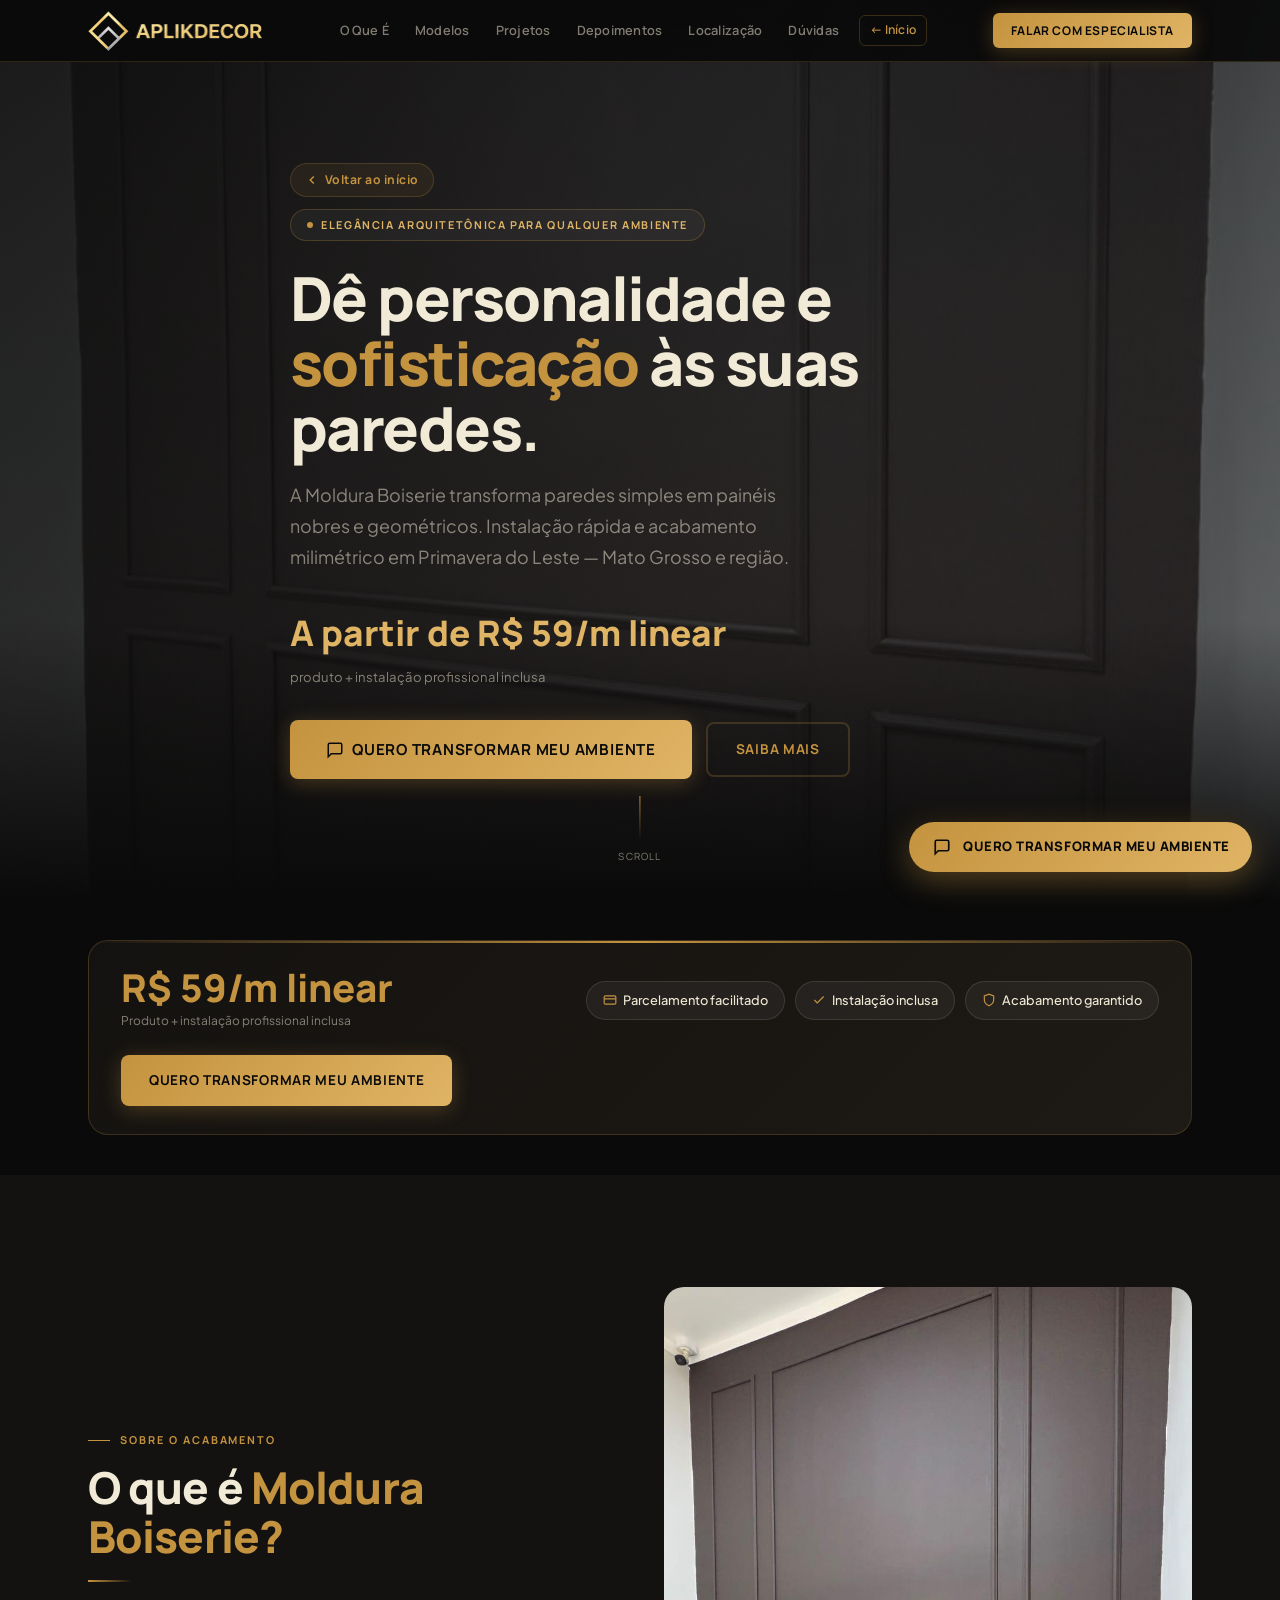
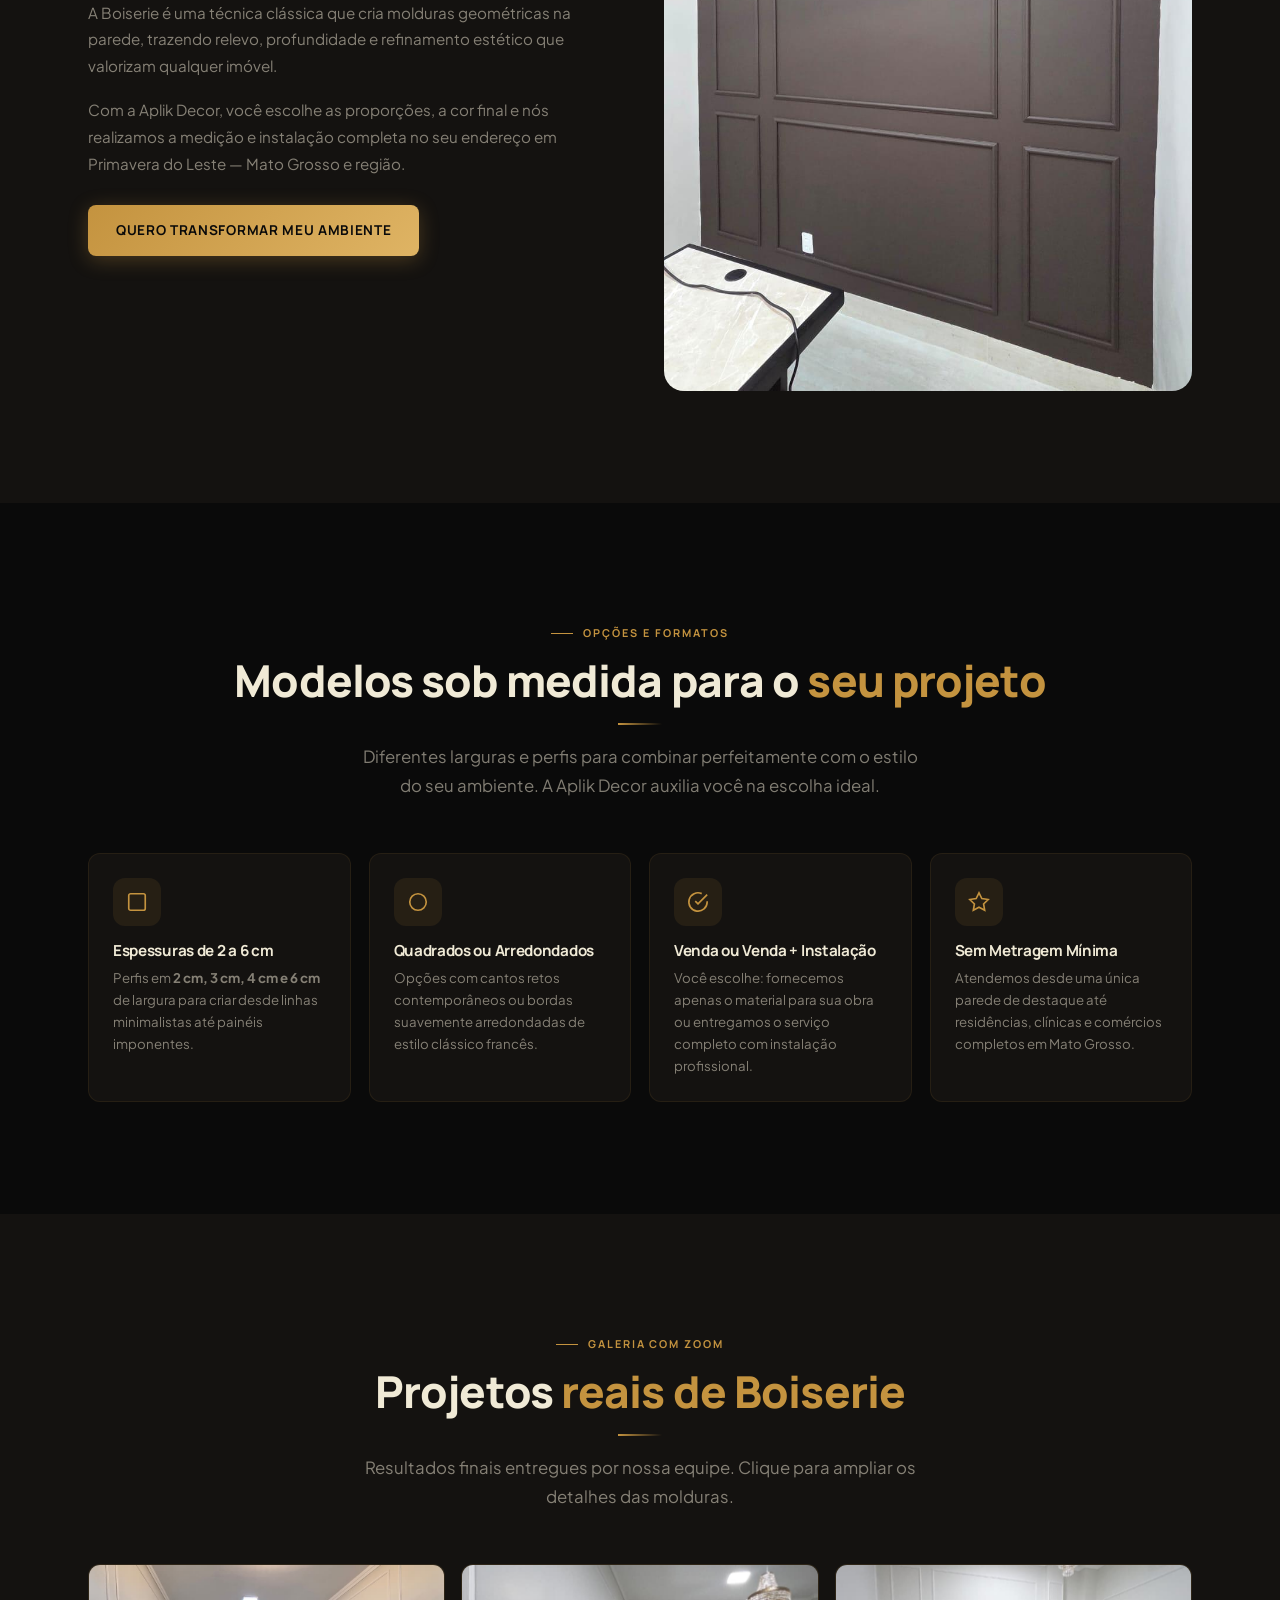
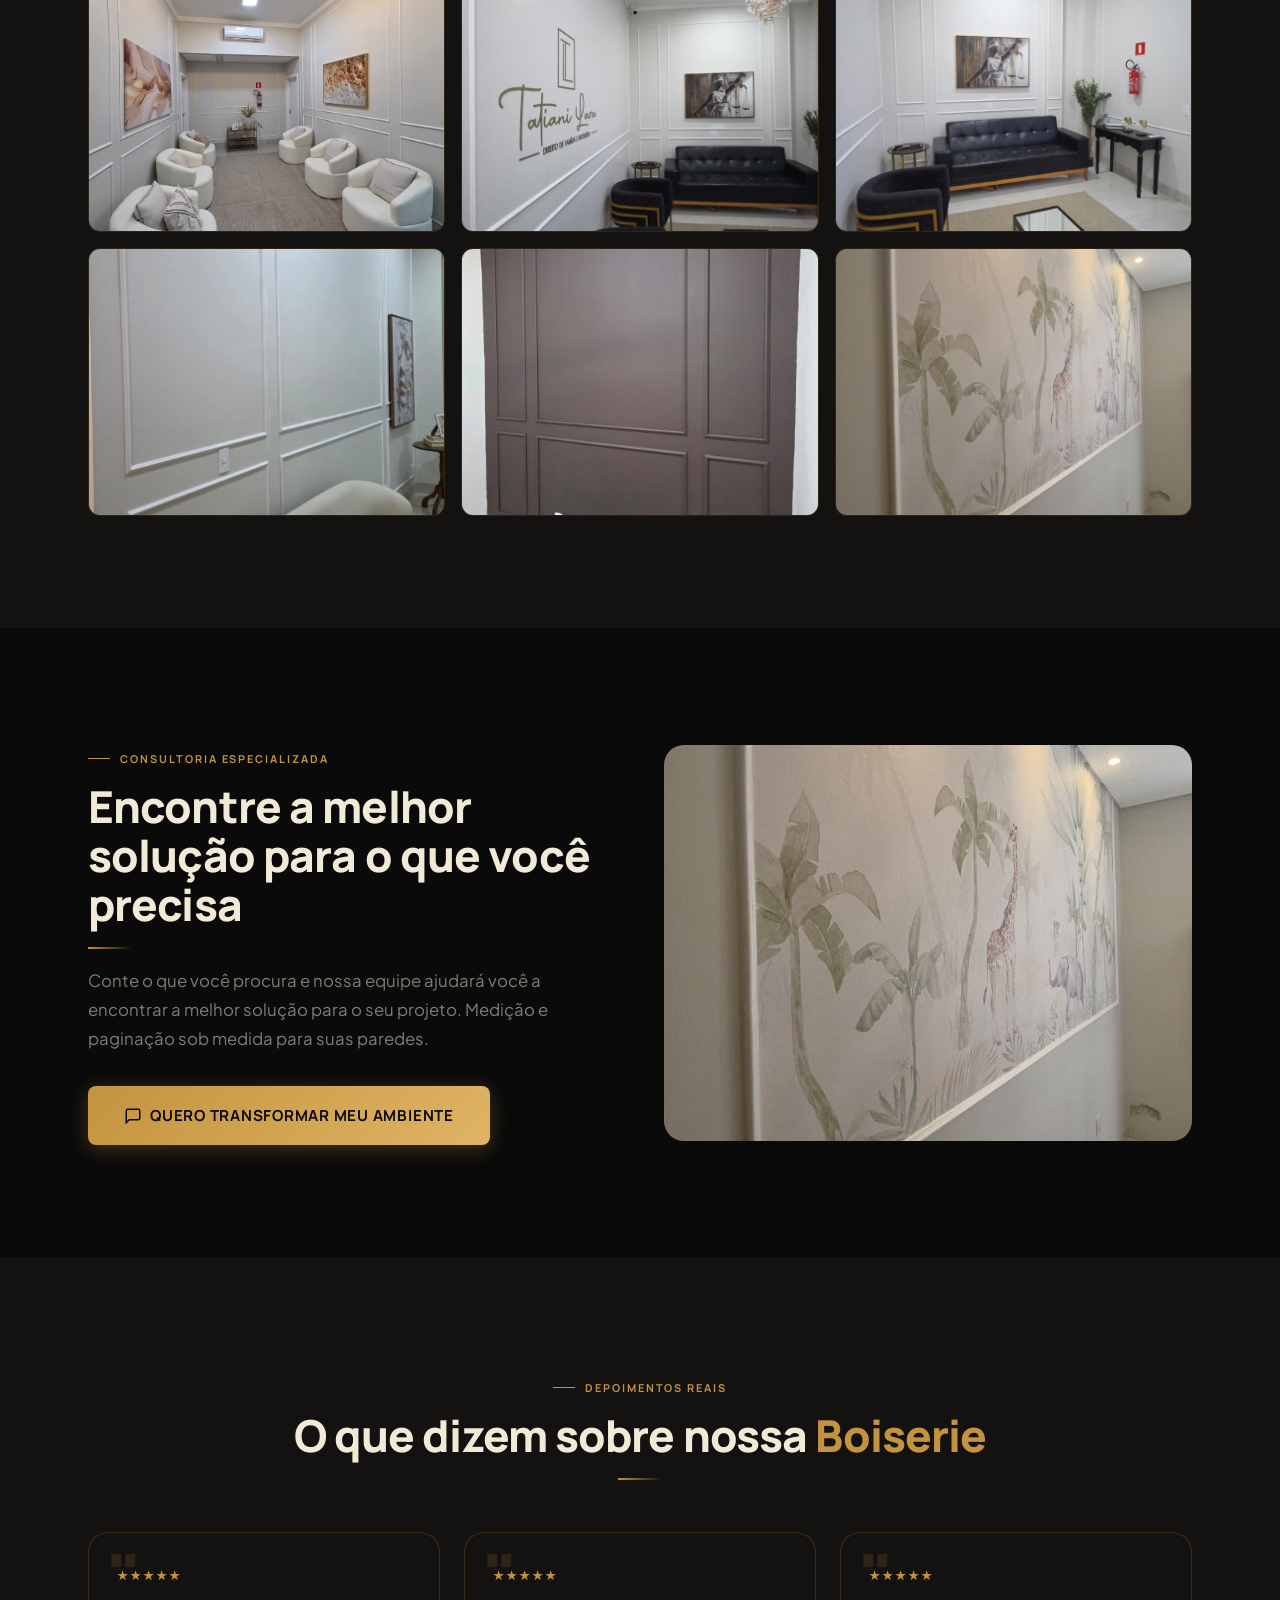
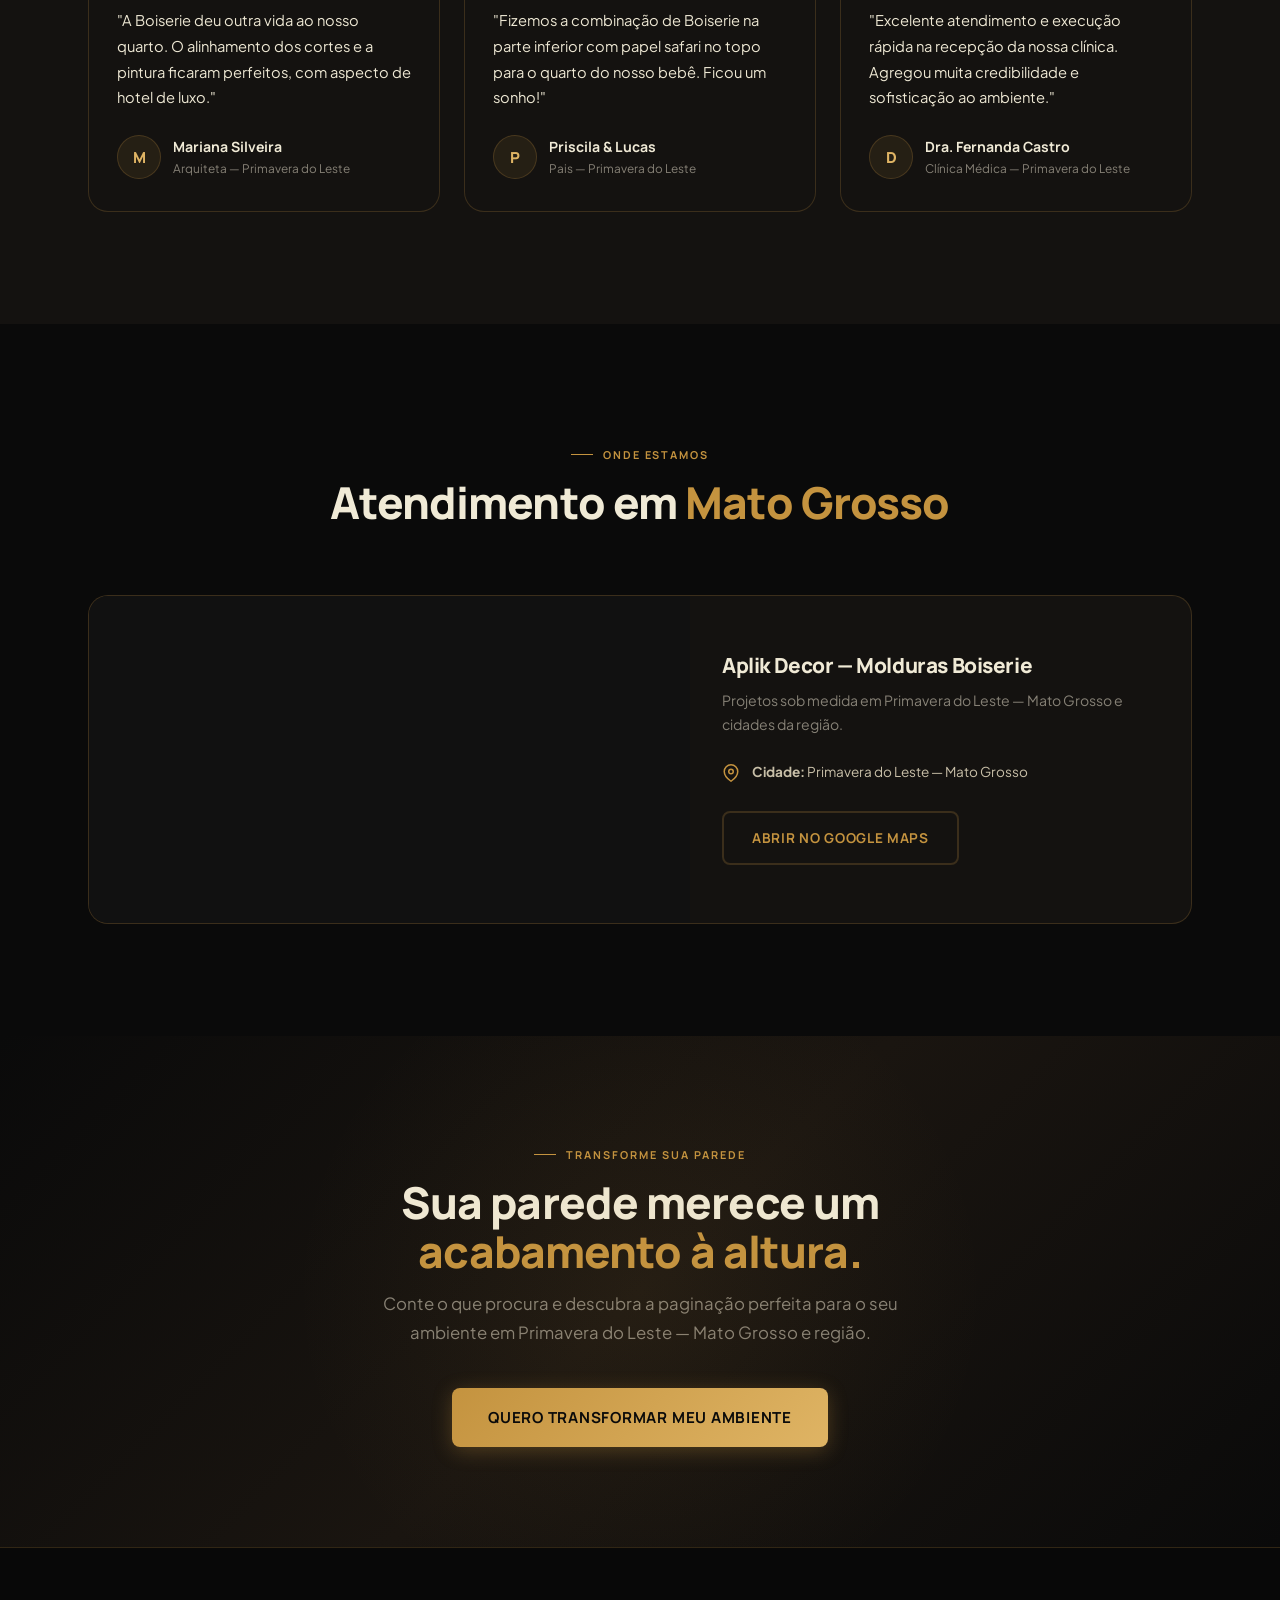
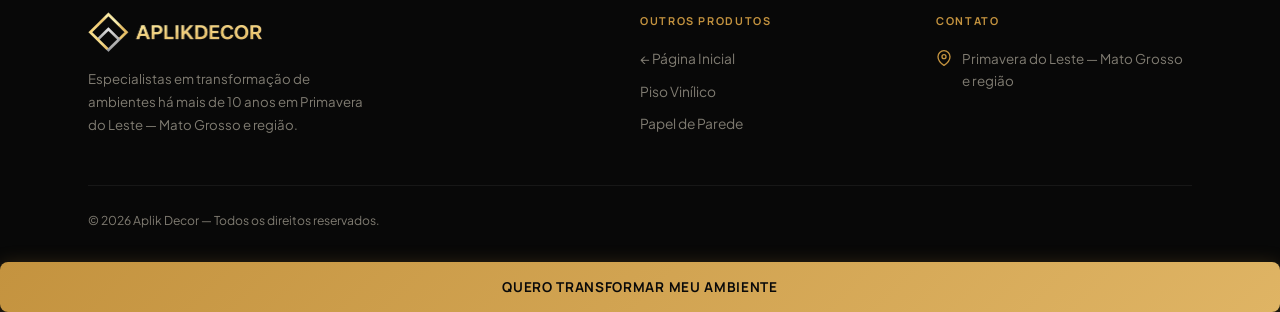
==== boiserie.html @ 27b1549e "feat: substitui logotipo pelo logo oficial da Aplik Decor em todas as paginas" ====
<!DOCTYPE html>
<html lang="pt-BR">
<head>
  <meta charset="UTF-8">
  <meta name="viewport" content="width=device-width, initial-scale=1.0">
  
  <title>Moldura Boiserie com Instalação — Aplik Decor | Primavera do Leste, Mato Grosso e região</title>
  <meta name="description" content="Transforme suas paredes com Moldura Boiserie a partir de R$ 59/m linear, com instalação profissional e acabamento impecável. Aplik Decor — Primavera do Leste, Mato Grosso e região.">
  <meta name="keywords" content="boiserie primavera do leste, moldura de parede mato grosso, moldura boiserie instalada">

  <!-- OpenGraph -->
  <meta property="og:type" content="website">
  <meta property="og:url" content="https://aplikdecor.com.br/boiserie.html">
  <meta property="og:title" content="Moldura Boiserie a partir de R$ 59/m linear | Aplik Decor">
  <meta property="og:description" content="Elegância e arquitetura francesa para as suas paredes com instalação profissional inclusa em Mato Grosso e região.">
  <meta property="og:image" content="images/img29.jpeg">
  <meta property="og:site_name" content="Aplik Decor">

  <!-- Fonts Preconnect -->
  <link rel="preconnect" href="https://fonts.googleapis.com">
  <link rel="preconnect" href="https://fonts.gstatic.com" crossorigin>
  <link href="https://fonts.googleapis.com/css2?family=Manrope:wght@400;500;600;700;800;900&family=Plus+Jakarta+Sans:ital,wght@0,300;0,400;0,500;0,600;1,400&display=swap" rel="stylesheet">
  
  <link rel="stylesheet" href="style.css">
  <link rel="icon" href="images/img01.jpeg" type="image/jpeg">
</head>
<body>

<!-- HEADER -->
<header class="header" id="header">
  <div class="container">
    <div class="header-inner">
      <a href="index.html" class="logo" aria-label="Aplik Decor - Início">
        <img src="images/logo-aplik-horizontal.png" alt="Aplik Decor" class="logo-img">
      </a>

      <nav class="nav" aria-label="Navegação">
        <a href="#o-que-e">O Que É</a>
        <a href="#modelos">Modelos</a>
        <a href="#projetos">Projetos</a>
        <a href="#depoimentos">Depoimentos</a>
        <a href="#localizacao">Localização</a>
        <a href="#faq">Dúvidas</a>
        <a href="index.html" class="nav-back">← Início</a>
      </nav>

      <div class="header-actions">
        <a href="#" class="btn btn-gold" data-cta="form" id="bois-header-cta">Falar com Especialista</a>
      </div>

      <button class="menu-toggle" id="menu-toggle" aria-label="Abrir menu" aria-expanded="false" aria-controls="mobile-menu">
        <span></span><span></span><span></span>
      </button>
    </div>
  </div>
</header>

<nav class="mobile-menu" id="mobile-menu" aria-label="Menu mobile">
  <a href="#o-que-e">O Que É</a>
  <a href="#modelos">Modelos</a>
  <a href="#projetos">Projetos</a>
  <a href="#depoimentos">Depoimentos</a>
  <a href="#localizacao">Localização</a>
  <a href="#faq">Dúvidas</a>
  <a href="index.html">← Voltar ao Início</a>
  <a href="#" class="btn btn-gold" data-cta="form">Falar com Especialista</a>
</nav>

<!-- ══════════════════════════════════════
     HERO
═══════════════════════════════════════ -->
<section class="hero" aria-label="Moldura Boiserie Aplik Decor">
  <div class="hero-bg">
    <img src="images/img29.jpeg" alt="Parede com moldura boiserie instalada" loading="eager" fetchpriority="high">
  </div>
  <div class="hero-overlay"></div>
  <div class="hero-overlay-bottom"></div>

  <div class="container">
    <div class="hero-content">
      <div class="hero-nav-top">
        <a href="index.html" class="back-link">
          <svg width="14" height="14" viewBox="0 0 24 24" fill="none" stroke="currentColor" stroke-width="2.5" aria-hidden="true"><path d="m15 18-6-6 6-6"/></svg>
          Voltar ao início
        </a>
        <div class="hero-badge">
          <span class="hero-badge-dot"></span>
          Elegância arquitetônica para qualquer ambiente
        </div>
      </div>

      <h1 class="hero-title">
        Dê personalidade e <span class="gold">sofisticação</span> às suas paredes.
      </h1>
      <p class="hero-sub">
        A Moldura Boiserie transforma paredes simples em painéis nobres e geométricos. Instalação rápida e acabamento milimétrico em Primavera do Leste — Mato Grosso e região.
      </p>
      <div class="hero-price">A partir de R$ 59/m linear</div>
      <p class="hero-price-note">produto + instalação profissional inclusa</p>
      <div class="hero-btns">
        <a href="#" class="btn btn-gold btn-lg" data-cta="form" id="bois-hero-cta">
          <svg width="18" height="18" viewBox="0 0 24 24" fill="none" stroke="currentColor" stroke-width="2" aria-hidden="true"><path d="M21 15a2 2 0 0 1-2 2H7l-4 4V5a2 2 0 0 1 2-2h14a2 2 0 0 1 2 2z"/></svg>
          Quero Transformar Meu Ambiente
        </a>
        <a href="#o-que-e" class="btn btn-outline">Saiba Mais</a>
      </div>
    </div>
  </div>

  <div class="scroll-cue" aria-hidden="true">
    <div class="scroll-cue-line"></div>
    <span>Scroll</span>
  </div>
</section>

<!-- ══════════════════════════════════════
     OFFER BAND
═══════════════════════════════════════ -->
<section class="section" style="padding:40px 0" aria-label="Condições">
  <div class="container">
    <div class="offer-band" data-anim>
      <div>
        <div class="offer-band-price">R$ 59/m linear</div>
        <div class="offer-band-price-note">Produto + instalação profissional inclusa</div>
      </div>
      <div class="offer-chips">
        <div class="chip">
          <svg width="14" height="14" viewBox="0 0 24 24" fill="none" stroke="currentColor" stroke-width="2" aria-hidden="true"><rect x="2" y="5" width="20" height="14" rx="2"/><line x1="2" y1="10" x2="22" y2="10"/></svg>
          Parcelamento facilitado
        </div>
        <div class="chip">
          <svg width="14" height="14" viewBox="0 0 24 24" fill="none" stroke="currentColor" stroke-width="2" aria-hidden="true"><polyline points="20 6 9 17 4 12"/></svg>
          Instalação inclusa
        </div>
        <div class="chip">
          <svg width="14" height="14" viewBox="0 0 24 24" fill="none" stroke="currentColor" stroke-width="2" aria-hidden="true"><path d="M12 22s8-4 8-10V5l-8-3-8 3v7c0 6 8 10 8 10z"/></svg>
          Acabamento garantido
        </div>
      </div>
      <a href="#" class="btn btn-gold" data-cta="form" id="bois-offer-cta">Quero Transformar Meu Ambiente</a>
    </div>
  </div>
</section>

<!-- ══════════════════════════════════════
     O QUE É BOISERIE
═══════════════════════════════════════ -->
<section class="section section-alt" id="o-que-e" aria-labelledby="oque-title">
  <div class="container">
    <div class="grid-2">
      <div data-anim>
        <div class="section-label">Sobre o Acabamento</div>
        <h2 class="section-title" id="oque-title">O que é <span class="gold">Moldura Boiserie?</span></h2>
        <div class="gold-divider"></div>
        <p style="color:var(--texto-muted);line-height:1.75;font-size:.95rem;margin-bottom:18px">
          A Boiserie é uma técnica clássica que cria molduras geométricas na parede, trazendo relevo, profundidade e refinamento estético que valorizam qualquer imóvel.
        </p>
        <p style="color:var(--texto-muted);line-height:1.75;font-size:.95rem;margin-bottom:28px">
          Com a Aplik Decor, você escolhe as proporções, a cor final e nós realizamos a medição e instalação completa no seu endereço em Primavera do Leste — Mato Grosso e região.
        </p>
        <a href="#" class="btn btn-gold" data-cta="form" id="bois-oque-cta">Quero Transformar Meu Ambiente</a>
      </div>
      <div data-anim data-delay="2">
        <div class="img-frame zoomable" style="aspect-ratio:3/4">
          <img src="images/img29.jpeg" alt="Boiserie marrom escuro instalado pela Aplik Decor" loading="lazy">
          <div class="img-frame-deco"></div>
        </div>
      </div>
    </div>
  </div>
</section>

<!-- ══════════════════════════════════════
     MODELOS & ESPESSURAS (Briefing)
═══════════════════════════════════════ -->
<section class="section" id="modelos" aria-labelledby="modelos-title">
  <div class="container">
    <div class="text-center" style="margin-bottom:52px">
      <div class="section-label" data-anim>Opções e Formatos</div>
      <h2 class="section-title" id="modelos-title" data-anim data-delay="1">Modelos sob medida para o <span class="gold">seu projeto</span></h2>
      <div class="gold-divider" data-anim data-delay="2"></div>
      <p class="section-sub" data-anim data-delay="3">Diferentes larguras e perfis para combinar perfeitamente com o estilo do seu ambiente. A Aplik Decor auxilia você na escolha ideal.</p>
    </div>
    
    <div class="benefits-grid">
      <div class="benefit-card" data-anim data-delay="1">
        <div class="benefit-icon" aria-hidden="true">
          <svg width="22" height="22" viewBox="0 0 24 24" fill="none" stroke="currentColor" stroke-width="1.8"><rect x="3" y="3" width="18" height="18" rx="2"/></svg>
        </div>
        <h3 class="benefit-title">Espessuras de 2 a 6 cm</h3>
        <p class="benefit-desc">Perfis em <strong>2 cm, 3 cm, 4 cm e 6 cm</strong> de largura para criar desde linhas minimalistas até painéis imponentes.</p>
      </div>

      <div class="benefit-card" data-anim data-delay="2">
        <div class="benefit-icon" aria-hidden="true">
          <svg width="22" height="22" viewBox="0 0 24 24" fill="none" stroke="currentColor" stroke-width="1.8"><circle cx="12" cy="12" r="9"/></svg>
        </div>
        <h3 class="benefit-title">Quadrados ou Arredondados</h3>
        <p class="benefit-desc">Opções com cantos retos contemporâneos ou bordas suavemente arredondadas de estilo clássico francês.</p>
      </div>

      <div class="benefit-card" data-anim data-delay="3">
        <div class="benefit-icon" aria-hidden="true">
          <svg width="22" height="22" viewBox="0 0 24 24" fill="none" stroke="currentColor" stroke-width="1.8"><path d="M22 11.08V12a10 10 0 1 1-5.93-9.14"/><polyline points="22 4 12 14.01 9 11.01"/></svg>
        </div>
        <h3 class="benefit-title">Venda ou Venda + Instalação</h3>
        <p class="benefit-desc">Você escolhe: fornecemos apenas o material para sua obra ou entregamos o serviço completo com instalação profissional.</p>
      </div>

      <div class="benefit-card" data-anim data-delay="4">
        <div class="benefit-icon" aria-hidden="true">
          <svg width="22" height="22" viewBox="0 0 24 24" fill="none" stroke="currentColor" stroke-width="1.8"><polygon points="12 2 15.09 8.26 22 9.27 17 14.14 18.18 21.02 12 17.77 5.82 21.02 7 14.14 2 9.27 8.91 8.26 12 2"/></svg>
        </div>
        <h3 class="benefit-title">Sem Metragem Mínima</h3>
        <p class="benefit-desc">Atendemos desde uma única parede de destaque até residências, clínicas e comércios completos em Mato Grosso.</p>
      </div>
    </div>
  </div>
</section>

<!-- ══════════════════════════════════════
     PROJETOS REAIS COM ZOOM
═══════════════════════════════════════ -->
<section class="section section-alt" id="projetos" aria-labelledby="proj-bois-title">
  <div class="container">
    <div class="text-center" style="margin-bottom:52px">
      <div class="section-label" data-anim>Galeria com Zoom</div>
      <h2 class="section-title" id="proj-bois-title" data-anim data-delay="1">Projetos <span class="gold">reais de Boiserie</span></h2>
      <div class="gold-divider" data-anim data-delay="2"></div>
      <p class="section-sub" data-anim data-delay="3">Resultados finais entregues por nossa equipe. Clique para ampliar os detalhes das molduras.</p>
    </div>

    <div class="gallery gallery-3" data-anim>
      <div class="gitem ar-43 zoomable">
        <img src="images/boiserie-projeto-01.jpg" alt="Recepção sofisticada com molduras boiserie pela Aplik Decor" loading="lazy">
        <div class="gitem-overlay"></div>
        <div class="gitem-label">Recepção com Molduras Boiserie Simétricas</div>
      </div>
      <div class="gitem ar-43 zoomable">
        <img src="images/boiserie-projeto-02.jpg" alt="Escritório executivo com boiserie e acabamento refinado" loading="lazy">
        <div class="gitem-overlay"></div>
        <div class="gitem-label">Escritório Executivo — Boiserie & Detalhes Dourados</div>
      </div>
      <div class="gitem ar-43 zoomable">
        <img src="images/boiserie-projeto-03.jpg" alt="Living e sala de espera com boiserie clássica" loading="lazy">
        <div class="gitem-overlay"></div>
        <div class="gitem-label">Living e Sala de Espera — Boiserie Clássica</div>
      </div>
      <div class="gitem ar-43 zoomable">
        <img src="images/boiserie-projeto-04.jpg" alt="Painel boiserie elegante em parede curva" loading="lazy">
        <div class="gitem-overlay"></div>
        <div class="gitem-label">Painel Boiserie Clean com Sofá Curvo</div>
      </div>
      <div class="gitem ar-43 zoomable">
        <img src="images/img29.jpeg" alt="Boiserie marrom escuro instalada em sala pela Aplik Decor" loading="lazy">
        <div class="gitem-overlay"></div>
        <div class="gitem-label">Boiserie Clássica — Tom Marrom Nobre</div>
      </div>
      <div class="gitem ar-43 zoomable">
        <img src="images/img35.jpeg" alt="Quarto bebê com boiserie e papel safari" loading="lazy">
        <div class="gitem-overlay"></div>
        <div class="gitem-label">Boiserie + Safari — Quarto Infantil</div>
      </div>
    </div>
  </div>
</section>

<!-- ══════════════════════════════════════
     CONSULTORIA ESPECIALIZADA
═══════════════════════════════════════ -->
<section class="section" aria-labelledby="solucao-bois-title">
  <div class="container">
    <div class="grid-2">
      <div data-anim>
        <div class="section-label">Consultoria Especializada</div>
        <h2 class="section-title" id="solucao-bois-title">Encontre a melhor solução para o que você precisa</h2>
        <div class="gold-divider"></div>
        <p class="section-sub" style="margin-bottom:32px">
          Conte o que você procura e nossa equipe ajudará você a encontrar a melhor solução para o seu projeto. Medição e paginação sob medida para suas paredes.
        </p>
        <a href="#" class="btn btn-gold btn-lg" data-cta="form" id="solucao-bois-cta">
          <svg width="18" height="18" viewBox="0 0 24 24" fill="none" stroke="currentColor" stroke-width="2" aria-hidden="true"><path d="M21 15a2 2 0 0 1-2 2H7l-4 4V5a2 2 0 0 1 2-2h14a2 2 0 0 1 2 2z"/></svg>
          Quero Transformar Meu Ambiente
        </a>
      </div>
      <div data-anim data-delay="2">
        <div class="img-frame zoomable" style="aspect-ratio:4/3">
          <img src="images/img35.jpeg" alt="Parede com Boiserie" loading="lazy">
          <div class="img-frame-deco"></div>
        </div>
      </div>
    </div>
  </div>
</section>

<!-- ══════════════════════════════════════
     DEPOIMENTOS (3 CARDS)
═══════════════════════════════════════ -->
<section class="section section-alt" id="depoimentos" aria-labelledby="dep-bois-title">
  <div class="container">
    <div class="text-center" style="margin-bottom:52px">
      <div class="section-label" data-anim>Depoimentos Reais</div>
      <h2 class="section-title" id="dep-bois-title" data-anim data-delay="1">O que dizem sobre nossa <span class="gold">Boiserie</span></h2>
      <div class="gold-divider" data-anim data-delay="2"></div>
    </div>

    <div class="testimonials-grid" data-anim data-delay="2">
      <div class="testimonial">
        <div>
          <div class="stars">★★★★★</div>
          <p class="testimonial-text">
            "A Boiserie deu outra vida ao nosso quarto. O alinhamento dos cortes e a pintura ficaram perfeitos, com aspecto de hotel de luxo."
          </p>
        </div>
        <div class="testimonial-author">
          <div class="testimonial-avatar">M</div>
          <div>
            <div class="testimonial-name">Mariana Silveira</div>
            <div class="testimonial-role">Arquiteta — Primavera do Leste</div>
          </div>
        </div>
      </div>

      <div class="testimonial">
        <div>
          <div class="stars">★★★★★</div>
          <p class="testimonial-text">
            "Fizemos a combinação de Boiserie na parte inferior com papel safari no topo para o quarto do nosso bebê. Ficou um sonho!"
          </p>
        </div>
        <div class="testimonial-author">
          <div class="testimonial-avatar">P</div>
          <div>
            <div class="testimonial-name">Priscila & Lucas</div>
            <div class="testimonial-role">Pais — Primavera do Leste</div>
          </div>
        </div>
      </div>

      <div class="testimonial">
        <div>
          <div class="stars">★★★★★</div>
          <p class="testimonial-text">
            "Excelente atendimento e execução rápida na recepção da nossa clínica. Agregou muita credibilidade e sofisticação ao ambiente."
          </p>
        </div>
        <div class="testimonial-author">
          <div class="testimonial-avatar">D</div>
          <div>
            <div class="testimonial-name">Dra. Fernanda Castro</div>
            <div class="testimonial-role">Clínica Médica — Primavera do Leste</div>
          </div>
        </div>
      </div>
    </div>
  </div>
</section>

<!-- ══════════════════════════════════════
     LOCALIZAÇÃO GOOGLE MAPS
═══════════════════════════════════════ -->
<section class="section" id="localizacao" aria-labelledby="loc-bois-title">
  <div class="container">
    <div class="text-center" style="margin-bottom:48px">
      <div class="section-label" data-anim>Onde Estamos</div>
      <h2 class="section-title" id="loc-bois-title" data-anim data-delay="1">Atendimento em <span class="gold">Mato Grosso</span></h2>
      <div class="gold-divider" data-anim data-delay="2"></div>
    </div>

    <div class="location-card" data-anim data-delay="2">
      <div class="location-map">
        <iframe 
          title="Localização Aplik Decor em Primavera do Leste MT"
          src="https://www.google.com/maps/embed?pb=!1m18!1m12!1m3!1d123048.87704285817!2d-54.34440075!3d-15.55845185!2m3!1f0!2f0!3f0!3m2!1i1024!2i768!4f13.1!3m3!1m2!1s0x9376378e9fa07e15%3A0x6b87be4e0cb95df6!2sPrimavera%20do%20Leste%2C%20MT!5e0!3m2!1spt-BR!2sbr!4v1700000000000!5m2!1spt-BR!2sbr" 
          width="100%" 
          height="100%" 
          style="border:0;" 
          allowfullscreen="" 
          loading="lazy" 
          referrerpolicy="no-referrer-when-downgrade">
        </iframe>
      </div>
      <div class="location-info">
        <h3 class="location-title">Aplik Decor — Molduras Boiserie</h3>
        <p class="location-desc">Projetos sob medida em Primavera do Leste — Mato Grosso e cidades da região.</p>
        <div class="location-items">
          <div class="location-item">
            <svg width="18" height="18" viewBox="0 0 24 24" fill="none" stroke="currentColor" stroke-width="2" aria-hidden="true"><path d="M21 10c0 7-9 13-9 13s-9-6-9-13a9 9 0 0 1 18 0z"/><circle cx="12" cy="10" r="3"/></svg>
            <div><strong>Cidade:</strong> Primavera do Leste — Mato Grosso</div>
          </div>
        </div>
        <a href="https://maps.google.com/?q=Primavera+do+Leste+MT" target="_blank" rel="noopener noreferrer" class="btn btn-outline" style="width:fit-content">
          Abrir no Google Maps
        </a>
      </div>
    </div>
  </div>
</section>

<!-- ══════════════════════════════════════
     CTA FINAL
═══════════════════════════════════════ -->
<section class="cta-final" aria-labelledby="cta-bois-final">
  <div class="container">
    <div class="section-label" style="justify-content:center" data-anim>Transforme sua parede</div>
    <h2 class="section-title" id="cta-bois-final" data-anim data-delay="1">Sua parede merece um <span class="gold">acabamento à altura.</span></h2>
    <p class="section-sub" data-anim data-delay="2">Conte o que procura e descubra a paginação perfeita para o seu ambiente em Primavera do Leste — Mato Grosso e região.</p>
    <div class="hero-btns" style="justify-content:center;margin-top:40px" data-anim data-delay="3">
      <a href="#" class="btn btn-gold btn-lg" data-cta="form" id="bois-final-cta">Quero Transformar Meu Ambiente</a>
    </div>
  </div>
</section>

<!-- FOOTER -->
<footer class="footer" aria-label="Rodapé">
  <div class="container">
    <div class="footer-grid">
      <div class="footer-brand">
        <a href="index.html" class="logo">
          <img src="images/logo-aplik-horizontal.png" alt="Aplik Decor" class="logo-img">
        </a>
        <p>Especialistas em transformação de ambientes há mais de 10 anos em Primavera do Leste — Mato Grosso e região.</p>
      </div>
      <div>
        <div class="footer-title">Outros Produtos</div>
        <div class="footer-links">
          <a href="index.html">← Página Inicial</a>
          <a href="piso-vinilico.html" data-cta="piso">Piso Vinílico</a>
          <a href="papel-de-parede.html" data-cta="papel">Papel de Parede</a>
        </div>
      </div>
      <div>
        <div class="footer-title">Contato</div>
        <div class="footer-contact">
          <div class="footer-contact-item">
            <svg width="16" height="16" viewBox="0 0 24 24" fill="none" stroke="currentColor" stroke-width="2" aria-hidden="true"><path d="M21 10c0 7-9 13-9 13s-9-6-9-13a9 9 0 0 1 18 0z"/><circle cx="12" cy="10" r="3"/></svg>
            <span>Primavera do Leste — Mato Grosso e região</span>
          </div>
        </div>
      </div>
    </div>
    <div class="footer-bottom">
      <span>© 2026 Aplik Decor — Todos os direitos reservados.</span>
    </div>
  </div>
</footer>

<!-- Floating Form CTA (Desktop) -->
<a href="#" class="float-cta" data-cta="form" aria-label="Solicitar Orçamento">
  <div class="float-cta-icon">
    <svg width="18" height="18" viewBox="0 0 24 24" fill="none" stroke="currentColor" stroke-width="2.2"><path d="M21 15a2 2 0 0 1-2 2H7l-4 4V5a2 2 0 0 1 2-2h14a2 2 0 0 1 2 2z"/></svg>
  </div>
  <span>Quero Transformar Meu Ambiente</span>
</a>

<!-- STICKY MOBILE BOTTOM BAR (100% Formulário) -->
<div class="mobile-sticky-bar" id="mobile-sticky-bar" aria-label="Ação de conversão">
  <div class="mobile-sticky-inner">
    <a href="https://form.respondi.app/ZEn7u8cu" target="_blank" rel="noopener noreferrer" class="btn btn-gold" style="width:100%" data-cta="form">Quero Transformar Meu Ambiente</a>
  </div>
</div>

<script src="script.js"></script>
</body>
</html>
---- style.css ----
/* ================================================
   APLIK DECOR — SISTEMA DE DESIGN COMPARTILHADO
   Preto + Dourado | Premium | Conversivo
   ================================================ */

@import url('https://fonts.googleapis.com/css2?family=Manrope:wght@400;500;600;700;800;900&family=Plus+Jakarta+Sans:ital,wght@0,300;0,400;0,500;0,600;1,400&display=swap');

/* ================
   TOKENS
   ================ */
:root {
  --preto:        #0A0A0A;
  --preto-soft:   #111111;
  --preto-card:   #141210;
  --preto-card2:  #1C1916;
  --dourado:      #C4933F;
  --dourado-light:#DFB464;
  --dourado-dark: #9A6E28;
  --dourado-pale: rgba(196,147,63,.10);
  --dourado-borda:rgba(196,147,63,.22);
  --creme:        #F0EAD6;
  --creme-escuro: #C8BFA8;
  --texto:        #EDE7D3;
  --texto-muted:  rgba(237,231,211,.52);
  --header-h:     62px;
  --max-w:        1200px;
  --r:            12px;
  --r-lg:         20px;
  --ease:         cubic-bezier(.22,1,.36,1);
}

/* ================
   RESET
   ================ */
*,*::before,*::after{box-sizing:border-box;margin:0;padding:0}
html{scroll-behavior:smooth;font-size:16px}
body{
  font-family:'Plus Jakarta Sans',sans-serif;
  background:var(--preto);
  color:var(--texto);
  line-height:1.65;
  overflow-x:hidden;
  -webkit-font-smoothing:antialiased;
}
img{max-width:100%;display:block}
a{text-decoration:none;color:inherit}
ul{list-style:none}
button{cursor:pointer;font-family:inherit}
h1,h2,h3,h4,h5{
  font-family:'Manrope',sans-serif;
  line-height:1.12;
  letter-spacing:-.02em;
}

/* ================
   LAYOUT
   ================ */
.container{max-width:var(--max-w);margin:0 auto;padding:0 24px}
@media(min-width:1024px){.container{padding:0 48px}}

.section{padding:80px 0}
@media(min-width:768px){.section{padding:112px 0}}

.section-alt{background:var(--preto-card)}
.section-dark{background:#080808}

.grid-2{display:grid;grid-template-columns:1fr;gap:48px}
@media(min-width:768px){.grid-2{grid-template-columns:1fr 1fr;align-items:center}}

/* ================
   TIPOGRAFIA UTILS
   ================ */
.section-label{
  display:inline-flex;align-items:center;gap:10px;
  font-family:'Manrope',sans-serif;font-weight:700;
  font-size:.68rem;letter-spacing:.18em;text-transform:uppercase;
  color:var(--dourado);margin-bottom:14px;
}
.section-label::before{content:'';display:block;width:22px;height:1px;background:var(--dourado)}

.section-title{
  font-size:clamp(1.8rem,4vw,2.75rem);font-weight:800;
  color:var(--creme);margin-bottom:14px;
}
.section-title .gold{color:var(--dourado)}

.section-sub{
  font-size:1.05rem;color:var(--texto-muted);
  max-width:560px;line-height:1.72;
}
.text-center{text-align:center}
.text-center .section-label{justify-content:center}
.text-center .section-sub,.text-center .gold-divider{margin-left:auto;margin-right:auto}

.gold-divider{width:44px;height:2px;background:linear-gradient(90deg,var(--dourado),transparent);margin:18px 0}

/* ================
   HEADER
   ================ */
.header{
  position:fixed;top:0;left:0;right:0;z-index:200;
  height:var(--header-h);
  background:rgba(10,10,10,.94);
  backdrop-filter:blur(16px);-webkit-backdrop-filter:blur(16px);
  border-bottom:1px solid rgba(196,147,63,.2);
  display:flex;align-items:center;
  transition:all .3s ease;
}
.header.scrolled{
  background:rgba(8,8,8,.98);
  box-shadow:0 4px 24px rgba(0,0,0,.7);
  border-bottom-color:rgba(196,147,63,.3);
}
.header .container{
  height:100%;width:100%;
  display:flex;align-items:center;
}
.header-inner{
  width:100%;height:100%;
  display:flex;align-items:center;
  justify-content:space-between;gap:20px;
}

/* Logo */
.logo{display:flex;align-items:center;gap:10px;flex-shrink:0}
.logo-img{
  height:40px;
  width:auto;
  max-width:180px;
  object-fit:contain;
  display:block;
}
.logo-icon{width:34px;height:34px;flex-shrink:0}
.logo-text{
  font-family:'Manrope',sans-serif;font-weight:800;
  font-size:1rem;letter-spacing:.08em;color:var(--creme);
}
.logo-text span{color:var(--dourado)}

/* Nav */
.nav{display:none;align-items:center;gap:2px}
@media(min-width:960px){.nav{display:flex}}
.nav a{
  font-family:'Manrope',sans-serif;font-weight:600;
  font-size:.8rem;letter-spacing:.02em;
  color:var(--texto-muted);padding:6px 12px;border-radius:6px;
  transition:all .2s ease;
}
.nav a:hover{color:var(--creme);background:rgba(255,255,255,.05)}
.nav .nav-back{
  color:var(--dourado);
  border:1px solid rgba(196,147,63,.25);
  margin-left:6px;padding:4px 10px;border-radius:6px;font-size:.76rem;
}
.nav .nav-back:hover{background:var(--dourado-pale);color:var(--dourado-light)}

/* Header actions */
.header-actions{display:none;align-items:center}
@media(min-width:960px){.header-actions{display:flex}}
.header-actions .btn{
  padding:8px 18px;font-size:.75rem;
  letter-spacing:.05em;border-radius:6px;
}

/* Mobile menu btn */
.menu-toggle{
  display:flex;flex-direction:column;gap:5px;
  background:none;border:none;padding:8px;
}
@media(min-width:960px){.menu-toggle{display:none}}
.menu-toggle span{
  display:block;width:22px;height:2px;
  background:var(--creme);border-radius:2px;
  transition:all .3s ease;
}
.menu-toggle.open span:nth-child(1){transform:rotate(45deg) translate(5px,5px)}
.menu-toggle.open span:nth-child(2){opacity:0;transform:translateX(-8px)}
.menu-toggle.open span:nth-child(3){transform:rotate(-45deg) translate(5px,-5px)}

/* Mobile menu */
.mobile-menu{
  position:fixed;top:var(--header-h);inset-inline:0;bottom:0;
  background:rgba(10,10,10,.98);backdrop-filter:blur(24px);
  z-index:199;padding:32px 24px;
  display:flex;flex-direction:column;gap:4px;
  transform:translateX(100%);transition:transform .35s var(--ease);
}
.mobile-menu.open{transform:none}
.mobile-menu a{
  font-family:'Manrope',sans-serif;font-weight:700;
  font-size:1.15rem;color:var(--creme);
  padding:14px 0;border-bottom:1px solid rgba(255,255,255,.06);
  transition:color .2s;
}
.mobile-menu a:hover{color:var(--dourado)}
.mobile-menu .btn{margin-top:20px;width:100%;justify-content:center}

/* ================
   BOTÕES
   ================ */
.btn{
  display:inline-flex;align-items:center;justify-content:center;gap:8px;
  font-family:'Manrope',sans-serif;font-weight:700;
  font-size:.85rem;letter-spacing:.05em;text-transform:uppercase;
  border-radius:8px;padding:14px 28px;border:none;
  text-decoration:none;transition:all .25s var(--ease);
  position:relative;overflow:hidden;cursor:pointer;
}
.btn::after{
  content:'';position:absolute;inset:0;
  background:linear-gradient(105deg,transparent 35%,rgba(255,255,255,.18) 55%,transparent 68%);
  transform:translateX(-120%);transition:transform .55s ease;
}
.btn:hover::after{transform:translateX(120%)}

.btn-gold{
  background:linear-gradient(135deg,var(--dourado),var(--dourado-light));
  color:#0A0A0A;
  box-shadow:0 4px 20px rgba(196,147,63,.3);
}
.btn-gold:hover{transform:translateY(-2px);box-shadow:0 10px 32px rgba(196,147,63,.48)}
.btn-gold:active{transform:none}

.btn-outline{
  background:transparent;color:var(--dourado);
  border:2px solid var(--dourado-borda);
}
.btn-outline:hover{background:var(--dourado-pale);border-color:var(--dourado)}

.btn-ghost{
  background:rgba(255,255,255,.06);color:var(--creme);
  border:1px solid rgba(255,255,255,.1);
}
.btn-ghost:hover{background:rgba(255,255,255,.1)}

.btn-sm{font-size:.75rem;padding:10px 20px}
.btn-lg{font-size:.95rem;padding:17px 36px}

/* ================
   HERO
   ================ */
.hero{
  position:relative;min-height:100vh;
  display:flex;align-items:center;overflow:hidden;
  padding-top:var(--header-h);
}
.hero-bg{position:absolute;inset:0;z-index:0}
.hero-bg img{width:100%;height:100%;object-fit:cover;object-position:center}
.hero-overlay{
  position:absolute;inset:0;z-index:1;
  background:linear-gradient(135deg,rgba(10,10,10,.93) 0%,rgba(10,10,10,.78) 50%,rgba(10,10,10,.55) 100%);
}
.hero-overlay-bottom{
  position:absolute;bottom:0;inset-inline:0;height:280px;z-index:1;
  background:linear-gradient(to top,var(--preto),transparent);
}
.hero-content{position:relative;z-index:2;width:100%;padding:60px 0 80px}

.hero-badge{
  display:inline-flex;align-items:center;gap:8px;
  background:rgba(196,147,63,.1);border:1px solid var(--dourado-borda);
  border-radius:100px;padding:6px 16px;margin-bottom:24px;
  font-family:'Manrope',sans-serif;font-weight:700;
  font-size:.65rem;letter-spacing:.18em;text-transform:uppercase;
  color:var(--dourado-light);
}
.hero-badge-dot{
  width:6px;height:6px;border-radius:50%;
  background:var(--dourado);
  animation:pulse-dot 2.2s ease-in-out infinite;
}
@keyframes pulse-dot{0%,100%{opacity:1;transform:scale(1)}50%{opacity:.5;transform:scale(.75)}}

.hero-title{
  font-size:clamp(2rem,5.5vw,3.8rem);font-weight:900;
  color:var(--creme);line-height:1.07;letter-spacing:-.025em;
  margin-bottom:20px;max-width:700px;
}
.hero-title .gold{color:var(--dourado)}

.hero-sub{
  font-size:clamp(.95rem,1.8vw,1.12rem);color:var(--texto-muted);
  max-width:510px;line-height:1.72;margin-bottom:32px;
}
.hero-price{
  display:block;
  font-family:'Manrope',sans-serif;font-weight:900;
  font-size:clamp(1.6rem,3vw,2.2rem);color:var(--dourado-light);
  margin-bottom:4px;
}
.hero-price-note{font-size:.82rem;color:var(--texto-muted);margin-bottom:32px}

.hero-btns{display:flex;flex-wrap:wrap;gap:14px;align-items:center}

/* Scroll indicator */
.scroll-cue{
  position:absolute;bottom:36px;left:50%;transform:translateX(-50%);
  z-index:2;display:flex;flex-direction:column;align-items:center;gap:8px;
  color:var(--texto-muted);font-size:.62rem;letter-spacing:.12em;text-transform:uppercase;
  font-family:'Manrope',sans-serif;
}
.scroll-cue-line{
  width:1px;height:44px;
  background:linear-gradient(to bottom,var(--dourado),transparent);
  animation:scroll-anim 2.2s ease-in-out infinite;
}
@keyframes scroll-anim{
  0%{transform:scaleY(0);transform-origin:top}
  49%{transform:scaleY(1);transform-origin:top}
  50%{transform:scaleY(1);transform-origin:bottom}
  100%{transform:scaleY(0);transform-origin:bottom}
}

/* ================
   AUTHORITY BAR
   ================ */
.auth-bar{
  background:var(--preto-card);
  border-top:1px solid var(--dourado-borda);
  border-bottom:1px solid var(--dourado-borda);
  padding:24px 0;
}
.auth-bar-inner{
  display:flex;flex-wrap:wrap;
  justify-content:center;gap:28px 48px;
}
.stat{display:flex;align-items:center;gap:14px}
.stat-icon{
  width:44px;height:44px;background:var(--dourado-pale);
  border:1px solid var(--dourado-borda);border-radius:12px;
  display:flex;align-items:center;justify-content:center;
  color:var(--dourado);flex-shrink:0;
}
.stat-num{
  font-family:'Manrope',sans-serif;font-weight:800;
  font-size:1.5rem;color:var(--creme);line-height:1;
}
.stat-lbl{font-size:.72rem;color:var(--texto-muted);margin-top:2px;line-height:1.3}

/* ================
   OFFER BAND
   ================ */
.offer-band{
  background:linear-gradient(135deg,var(--preto-card) 0%,#1E1A15 100%);
  border:1px solid var(--dourado-borda);border-radius:var(--r-lg);
  padding:28px 32px;
  display:flex;flex-wrap:wrap;align-items:center;
  justify-content:space-between;gap:24px;
  position:relative;overflow:hidden;
}
.offer-band::before{
  content:'';position:absolute;top:0;inset-inline:0;
  height:2px;background:linear-gradient(90deg,transparent,var(--dourado),transparent);
}
.offer-band-price{
  font-family:'Manrope',sans-serif;font-weight:900;
  font-size:2.4rem;color:var(--dourado);line-height:1;
}
.offer-band-price-note{font-size:.75rem;color:var(--texto-muted);margin-top:4px}
.offer-chips{display:flex;flex-wrap:wrap;gap:10px}
.chip{
  display:inline-flex;align-items:center;gap:6px;
  background:rgba(255,255,255,.05);border:1px solid rgba(255,255,255,.1);
  border-radius:100px;padding:8px 16px;
  font-size:.8rem;color:var(--creme);font-weight:500;
}
.chip svg{color:var(--dourado);flex-shrink:0}

/* ================
   BENEFIT CARDS
   ================ */
.benefits-grid{
  display:grid;
  grid-template-columns:repeat(auto-fit,minmax(220px,1fr));
  gap:18px;
}
.benefit-card{
  background:var(--preto-card);
  border:1px solid rgba(196,147,63,.1);
  border-radius:var(--r);padding:24px;
  transition:all .3s var(--ease);
}
.benefit-card:hover{
  border-color:var(--dourado-borda);
  background:var(--preto-card2);
  transform:translateY(-4px);
}
.benefit-icon{
  width:48px;height:48px;background:var(--dourado-pale);
  border-radius:12px;display:flex;align-items:center;
  justify-content:center;color:var(--dourado);margin-bottom:16px;
}
.benefit-title{
  font-family:'Manrope',sans-serif;font-weight:700;
  font-size:.95rem;color:var(--creme);margin-bottom:8px;
}
.benefit-desc{font-size:.83rem;color:var(--texto-muted);line-height:1.65}

/* ================
   GALLERY
   ================ */
.gallery{display:grid;gap:14px}
.gallery-2{grid-template-columns:1fr 1fr}
.gallery-3{grid-template-columns:repeat(3,1fr)}
@media(max-width:640px){.gallery-3{grid-template-columns:1fr 1fr}}

.gitem{
  position:relative;border-radius:var(--r);overflow:hidden;
  background:var(--preto-card);
}
.gitem img{
  width:100%;height:100%;object-fit:cover;
  transition:transform .6s var(--ease);display:block;
}
.gitem:hover img{transform:scale(1.06)}
.gitem-overlay{
  position:absolute;inset:0;
  background:linear-gradient(to top,rgba(10,10,10,.65) 0%,transparent 55%);
  opacity:0;transition:opacity .3s ease;
}
.gitem:hover .gitem-overlay{opacity:1}
.gitem-label{
  position:absolute;bottom:14px;left:14px;right:14px;
  font-family:'Manrope',sans-serif;font-weight:700;font-size:.8rem;
  color:var(--creme);opacity:0;transform:translateY(6px);
  transition:all .3s ease;
}
.gitem:hover .gitem-label{opacity:1;transform:none}

/* Aspect ratios */
.ar-43{aspect-ratio:4/3}
.ar-34{aspect-ratio:3/4}
.ar-169{aspect-ratio:16/9}
.ar-11{aspect-ratio:1}
.ar-32{aspect-ratio:3/2}

/* ================
   FAQ ACCORDION
   ================ */
.faq{display:flex;flex-direction:column;gap:10px}
.faq-item{
  background:var(--preto-card);
  border:1px solid rgba(196,147,63,.1);
  border-radius:var(--r);overflow:hidden;
  transition:border-color .3s ease;
}
.faq-item.open{border-color:var(--dourado-borda)}
.faq-btn{
  width:100%;display:flex;align-items:center;
  justify-content:space-between;gap:16px;
  padding:20px 22px;background:none;border:none;text-align:left;
  font-family:'Manrope',sans-serif;font-weight:700;
  font-size:.93rem;color:var(--creme);
}
.faq-btn svg{flex-shrink:0;color:var(--dourado);transition:transform .3s ease}
.faq-item.open .faq-btn svg{transform:rotate(180deg)}
.faq-body{max-height:0;overflow:hidden;transition:max-height .4s var(--ease)}
.faq-body-inner{
  padding:0 22px 20px;
  font-size:.88rem;color:var(--texto-muted);line-height:1.72;
}

/* ================
   STEPS
   ================ */
.steps{
  display:grid;grid-template-columns:1fr;gap:0;
  position:relative;
}
@media(min-width:768px){.steps{grid-template-columns:repeat(5,1fr)}}

.step{
  display:flex;flex-direction:column;align-items:center;
  text-align:center;padding:24px 16px;position:relative;
}
.step::after{
  content:'';position:absolute;
  top:36px;left:calc(50% + 26px);right:calc(-50% + 26px);
  height:1px;background:linear-gradient(90deg,var(--dourado-borda),transparent);
  display:none;
}
@media(min-width:768px){.step::after{display:block}}
.step:last-child::after{display:none}

.step-num{
  width:52px;height:52px;border-radius:50%;
  background:linear-gradient(135deg,var(--dourado),var(--dourado-dark));
  color:#0A0A0A;font-family:'Manrope',sans-serif;font-weight:900;
  font-size:1.1rem;display:flex;align-items:center;justify-content:center;
  margin-bottom:14px;position:relative;z-index:1;
}
.step-title{
  font-family:'Manrope',sans-serif;font-weight:700;
  font-size:.9rem;color:var(--creme);margin-bottom:6px;
}
.step-desc{font-size:.78rem;color:var(--texto-muted);line-height:1.6}

/* ================
   PRODUCT CARDS (Institucional)
   ================ */
.product-cards{
  display:grid;grid-template-columns:1fr;gap:22px;
}
@media(min-width:640px){.product-cards{grid-template-columns:repeat(2,1fr)}}
@media(min-width:1024px){.product-cards{grid-template-columns:repeat(3,1fr)}}

.product-card{
  background:var(--preto-card);
  border:1px solid rgba(196,147,63,.12);
  border-radius:var(--r-lg);overflow:hidden;
  display:flex;flex-direction:column;
  transition:all .4s var(--ease);
}
.product-card:hover{
  border-color:var(--dourado-borda);
  transform:translateY(-8px);
  box-shadow:0 28px 56px rgba(0,0,0,.5);
}
.product-card-img{
  aspect-ratio:16/10;overflow:hidden;
  position:relative;background:var(--preto-card2);
}
.product-card-img img{
  width:100%;height:100%;object-fit:cover;
  transition:transform .6s var(--ease);
}
.product-card:hover .product-card-img img{transform:scale(1.08)}
.product-card-body{padding:24px;flex:1;display:flex;flex-direction:column}
.product-card-tag{
  font-size:.65rem;font-weight:700;letter-spacing:.15em;
  text-transform:uppercase;color:var(--dourado);margin-bottom:8px;
}
.product-card-title{
  font-family:'Manrope',sans-serif;font-weight:800;
  font-size:1.12rem;color:var(--creme);margin-bottom:10px;
}
.product-card-desc{
  font-size:.83rem;color:var(--texto-muted);
  line-height:1.65;flex:1;margin-bottom:20px;
}
.product-card-price{
  font-family:'Manrope',sans-serif;font-weight:800;
  font-size:1.08rem;color:var(--dourado-light);margin-bottom:16px;
}

/* ================
   WHY APLIK
   ================ */
.why-grid{
  display:grid;grid-template-columns:1fr 1fr;gap:14px;
}
@media(min-width:768px){.why-grid{grid-template-columns:repeat(4,1fr)}}

.why-item{
  background:var(--preto-card);
  border:1px solid rgba(196,147,63,.1);
  border-radius:var(--r);padding:24px 18px;text-align:center;
  transition:all .3s ease;
}
.why-item:hover{border-color:var(--dourado-borda);background:var(--preto-card2)}
.why-icon{
  width:54px;height:54px;background:var(--dourado-pale);
  border-radius:50%;display:flex;align-items:center;
  justify-content:center;color:var(--dourado);
  margin:0 auto 14px;
}
.why-title{
  font-family:'Manrope',sans-serif;font-weight:700;
  font-size:.88rem;color:var(--creme);margin-bottom:6px;
}
.why-desc{font-size:.76rem;color:var(--texto-muted);line-height:1.55}

/* ================
   TESTIMONIALS (3 CARDS)
   ================ */
.testimonials-grid {
  display: grid;
  grid-template-columns: 1fr;
  gap: 24px;
}
@media (min-width: 768px) {
  .testimonials-grid {
    grid-template-columns: repeat(3, 1fr);
  }
}

.testimonial {
  background: var(--preto-card);
  border: 1px solid var(--dourado-borda);
  border-radius: var(--r-lg);
  padding: 32px 28px;
  position: relative;
  display: flex;
  flex-direction: column;
  justify-content: space-between;
  transition: transform 0.3s var(--ease), border-color 0.3s ease;
}
.testimonial:hover {
  transform: translateY(-4px);
  border-color: var(--dourado);
  background: var(--preto-card2);
}
.testimonial::before {
  content: '"';
  position: absolute;
  top: 10px;
  left: 18px;
  font-size: 4.5rem;
  color: var(--dourado);
  opacity: 0.15;
  font-family: 'Manrope', sans-serif;
  font-weight: 900;
  line-height: 1;
}
.testimonial-text {
  font-size: 0.92rem;
  color: var(--texto);
  line-height: 1.75;
  margin-bottom: 24px;
  padding-top: 18px;
  flex: 1;
}
.testimonial-author {
  display: flex;
  align-items: center;
  gap: 12px;
}
.testimonial-avatar {
  width: 44px;
  height: 44px;
  border-radius: 50%;
  background: var(--dourado-pale);
  border: 1.5px solid var(--dourado-borda);
  display: flex;
  align-items: center;
  justify-content: center;
  font-family: 'Manrope', sans-serif;
  font-weight: 800;
  font-size: 0.95rem;
  color: var(--dourado-light);
  overflow: hidden;
  flex-shrink: 0;
}
.testimonial-name {
  font-family: 'Manrope', sans-serif;
  font-weight: 700;
  font-size: 0.88rem;
  color: var(--creme);
}
.testimonial-role {
  font-size: 0.74rem;
  color: var(--texto-muted);
  margin-top: 1px;
}
.stars {
  color: var(--dourado);
  font-size: 0.8rem;
  margin-bottom: 4px;
  letter-spacing: 2px;
}

/* ================
   MAP & LOCATION SECTION
   ================ */
.location-card {
  background: var(--preto-card);
  border: 1px solid var(--dourado-borda);
  border-radius: var(--r-lg);
  overflow: hidden;
  display: grid;
  grid-template-columns: 1fr;
}
@media (min-width: 860px) {
  .location-card {
    grid-template-columns: 1.2fr 1fr;
  }
}
.location-map {
  min-height: 320px;
  width: 100%;
  position: relative;
  background: #111;
}
.location-map iframe {
  width: 100%;
  height: 100%;
  min-height: 320px;
  border: none;
  filter: invert(90%) hue-rotate(180deg) contrast(90%);
}
.location-info {
  padding: 36px 32px;
  display: flex;
  flex-direction: column;
  justify-content: center;
}
.location-title {
  font-family: 'Manrope', sans-serif;
  font-weight: 800;
  font-size: 1.3rem;
  color: var(--creme);
  margin-bottom: 12px;
}
.location-desc {
  font-size: 0.88rem;
  color: var(--texto-muted);
  line-height: 1.7;
  margin-bottom: 24px;
}
.location-items {
  display: flex;
  flex-direction: column;
  gap: 14px;
  margin-bottom: 28px;
}
.location-item {
  display: flex;
  align-items: flex-start;
  gap: 12px;
  font-size: 0.85rem;
  color: var(--creme-escuro);
}
.location-item svg {
  color: var(--dourado);
  flex-shrink: 0;
  margin-top: 3px;
}

/* ================
   INSTAGRAM SHOWCASE BANNER
   ================ */
.insta-box {
  background: linear-gradient(135deg, rgba(196,147,63,0.08) 0%, rgba(20,18,16,0.95) 100%);
  border: 1px solid var(--dourado-borda);
  border-radius: var(--r-lg);
  padding: 36px 32px;
  display: flex;
  flex-wrap: wrap;
  align-items: center;
  justify-content: space-between;
  gap: 24px;
  margin-top: 40px;
}
.insta-box-text {
  max-width: 580px;
}
.insta-box-title {
  font-family: 'Manrope', sans-serif;
  font-weight: 800;
  font-size: 1.25rem;
  color: var(--creme);
  margin-bottom: 6px;
  display: flex;
  align-items: center;
  gap: 10px;
}
.insta-box-sub {
  font-size: 0.86rem;
  color: var(--texto-muted);
  line-height: 1.6;
}
.btn-insta {
  display: inline-flex;
  align-items: center;
  gap: 10px;
  background: linear-gradient(45deg, #f09433 0%, #e6683c 25%, #dc2743 50%, #cc2366 75%, #bc1888 100%);
  color: #fff;
  font-family: 'Manrope', sans-serif;
  font-weight: 700;
  font-size: 0.84rem;
  letter-spacing: 0.04em;
  padding: 12px 24px;
  border-radius: 8px;
  transition: transform 0.25s ease, box-shadow 0.25s ease;
  box-shadow: 0 4px 18px rgba(220, 39, 67, 0.3);
}
.btn-insta:hover {
  transform: translateY(-2px);
  box-shadow: 0 8px 24px rgba(220, 39, 67, 0.45);
}

/* ================
   OBJECTIONS
   ================ */
.obj-grid{
  display:grid;grid-template-columns:1fr;gap:12px;
}
@media(min-width:640px){.obj-grid{grid-template-columns:repeat(2,1fr)}}
@media(min-width:1024px){.obj-grid{grid-template-columns:repeat(3,1fr)}}

.obj-card{
  background:var(--preto-card);
  border:1px solid rgba(196,147,63,.1);
  border-radius:var(--r);padding:20px;
  transition:border-color .3s ease;
}
.obj-card:hover{border-color:var(--dourado-borda)}
.obj-q{
  font-family:'Manrope',sans-serif;font-weight:700;
  font-size:.88rem;color:var(--dourado-light);margin-bottom:8px;
  display:flex;align-items:flex-start;gap:8px;
}
.obj-q::before{
  content:'?';width:20px;height:20px;border-radius:50%;
  background:var(--dourado-pale);color:var(--dourado);
  font-size:.7rem;display:flex;align-items:center;justify-content:center;
  flex-shrink:0;margin-top:1px;
}
.obj-a{font-size:.82rem;color:var(--texto-muted);line-height:1.65}

/* ================
   CTA SECTION FINAL
   ================ */
.cta-final{
  position:relative;overflow:hidden;text-align:center;
  background:linear-gradient(135deg,#0A0A0A 0%,#1A1510 50%,#0A0A0A 100%);
  padding:100px 0;
}
.cta-final::before{
  content:'';position:absolute;
  top:50%;left:50%;transform:translate(-50%,-50%);
  width:700px;height:700px;border-radius:50%;
  background:radial-gradient(circle,rgba(196,147,63,.07) 0%,transparent 70%);
  pointer-events:none;
}
.cta-final .section-title{max-width:620px;margin-left:auto;margin-right:auto}
.cta-final .section-sub{margin:0 auto 40px}
.cta-final .hero-btns{justify-content:center}

/* ================
   IMAGE FRAME
   ================ */
.img-frame{
  position:relative;border-radius:var(--r-lg);
  overflow:hidden;
}
.img-frame img{width:100%;height:100%;object-fit:cover;display:block}
.img-frame::after{
  content:'';position:absolute;inset:0;
  border:1px solid var(--dourado-borda);
  border-radius:var(--r-lg);pointer-events:none;
}
.img-frame-deco{
  position:absolute;bottom:-10px;right:-10px;
  width:55%;height:55%;
  border-bottom:2px solid var(--dourado-borda);
  border-right:2px solid var(--dourado-borda);
  border-radius:0 0 var(--r-lg) 0;
  z-index:-1;
}

/* ================
   GALLERY GRID
   ================ */
.gallery {
  display: grid;
  gap: 16px;
}
.gallery-2 {
  grid-template-columns: 1fr;
}
@media (min-width: 640px) {
  .gallery-2 { grid-template-columns: repeat(2, 1fr); }
}
.gallery-3 {
  grid-template-columns: 1fr;
}
@media (min-width: 640px) {
  .gallery-3 { grid-template-columns: repeat(2, 1fr); }
}
@media (min-width: 960px) {
  .gallery-3 { grid-template-columns: repeat(3, 1fr); }
}
.gallery-4 {
  grid-template-columns: 1fr;
}
@media (min-width: 560px) {
  .gallery-4 { grid-template-columns: repeat(2, 1fr); }
}
@media (min-width: 960px) {
  .gallery-4 { grid-template-columns: repeat(4, 1fr); }
}

.gitem {
  position: relative;
  border-radius: var(--r);
  overflow: hidden;
  background: var(--preto-card);
  border: 1px solid rgba(196,147,63,.15);
  transition: transform .3s var(--ease), border-color .3s ease;
}
.gitem:hover {
  transform: translateY(-4px);
  border-color: var(--dourado);
}
.gitem.ar-43 {
  aspect-ratio: 4/3;
}
.gitem img {
  width: 100%;
  height: 100%;
  object-fit: cover;
  display: block;
  transition: transform .6s var(--ease);
}
.gitem:hover img {
  transform: scale(1.05);
}
.gitem-overlay {
  position: absolute;
  inset: 0;
  background: linear-gradient(to top, rgba(0,0,0,.85) 0%, rgba(0,0,0,.15) 50%, transparent 100%);
  pointer-events: none;
}
.gitem-label {
  position: absolute;
  bottom: 0;
  inset-inline: 0;
  padding: 14px 16px;
  font-family: 'Manrope', sans-serif;
  font-weight: 700;
  font-size: 0.82rem;
  color: var(--creme);
  z-index: 2;
  pointer-events: none;
}

/* ================
   AMBIENT GRID
   ================ */
.ambients{
  display:grid;gap:12px;
  grid-template-columns:repeat(2,1fr);
}
@media(min-width:640px){.ambients{grid-template-columns:repeat(3,1fr)}}
@media(min-width:1024px){.ambients{grid-template-columns:repeat(6,1fr)}}

.ambient{
  position:relative;border-radius:var(--r);
  overflow:hidden;aspect-ratio:3/4;
  background:var(--preto-card);cursor:pointer;
}
.ambient img{
  width:100%;height:100%;object-fit:cover;
  filter:brightness(.65);transition:all .6s var(--ease);
}
.ambient:hover img{transform:scale(1.08);filter:brightness(.85)}
.ambient-lbl{
  position:absolute;bottom:0;inset-inline:0;
  padding:12px 10px;
  background:linear-gradient(to top,rgba(0,0,0,.8),transparent);
  font-family:'Manrope',sans-serif;font-weight:700;
  font-size:.75rem;color:var(--creme);text-align:center;
}

/* ================
   WALLPAPER STYLES
   ================ */
.styles-grid{
  display:grid;gap:14px;
  grid-template-columns:repeat(2,1fr);
}
@media(min-width:768px){.styles-grid{grid-template-columns:repeat(4,1fr)}}

.style-item{
  border-radius:var(--r);overflow:hidden;
  aspect-ratio:1;position:relative;
  background:var(--preto-card);
  border:1px solid rgba(196,147,63,.1);
  transition:border-color .3s;
}
.style-item:hover{border-color:var(--dourado-borda)}
.style-item img{width:100%;height:100%;object-fit:cover}
.style-lbl{
  position:absolute;bottom:0;inset-inline:0;
  padding:12px;
  background:linear-gradient(to top,rgba(0,0,0,.82),transparent);
  font-family:'Manrope',sans-serif;font-weight:700;
  font-size:.78rem;color:var(--creme);text-align:center;
}

/* ================
   FOOTER
   ================ */
.footer{
  background:#080808;
  border-top:1px solid var(--dourado-borda);
  padding:64px 0 32px;
}
.footer-grid{
  display:grid;grid-template-columns:1fr;gap:40px;margin-bottom:48px;
}
@media(min-width:768px){.footer-grid{grid-template-columns:2fr 1fr 1fr}}

.footer-brand .logo{margin-bottom:16px}
.footer-brand p{
  font-size:.83rem;color:var(--texto-muted);
  line-height:1.72;max-width:280px;
}
.footer-title{
  font-family:'Manrope',sans-serif;font-weight:700;
  font-size:.68rem;letter-spacing:.15em;text-transform:uppercase;
  color:var(--dourado);margin-bottom:18px;
}
.footer-links{display:flex;flex-direction:column;gap:10px}
.footer-links a{
  font-size:.86rem;color:var(--texto-muted);
  transition:color .2s;
}
.footer-links a:hover{color:var(--creme)}
.footer-contact{display:flex;flex-direction:column;gap:12px}
.footer-contact-item{
  display:flex;align-items:flex-start;gap:10px;
  font-size:.84rem;color:var(--texto-muted);
}
.footer-contact-item svg{color:var(--dourado);flex-shrink:0;margin-top:2px}

.footer-social{display:flex;gap:10px;margin-top:10px}
.social-btn{
  width:40px;height:40px;border-radius:50%;
  background:rgba(255,255,255,.05);
  border:1px solid rgba(255,255,255,.1);
  display:flex;align-items:center;justify-content:center;
  color:var(--texto-muted);transition:all .2s ease;
}
.social-btn:hover{
  background:var(--dourado-pale);
  border-color:var(--dourado-borda);color:var(--dourado);
}

.footer-bottom{
  border-top:1px solid rgba(255,255,255,.06);
  padding-top:24px;
  display:flex;flex-wrap:wrap;justify-content:space-between;
  align-items:center;gap:12px;
  font-size:.76rem;color:var(--texto-muted);
}

/* ================
   WHATSAPP FLOAT
   ================ */
.wa-float{
  position:fixed;bottom:28px;right:28px;z-index:150;
  width:58px;height:58px;border-radius:50%;
  background:#25D366;color:#fff;
  display:flex;align-items:center;justify-content:center;
  box-shadow:0 8px 24px rgba(37,211,102,.4);
  transition:transform .3s var(--ease),box-shadow .3s ease;
  animation:float-bob 3.5s ease-in-out infinite;
}
.wa-float:hover{
  animation:none;
  transform:scale(1.12);
  box-shadow:0 14px 36px rgba(37,211,102,.55);
}
@keyframes float-bob{
  0%,100%{transform:translateY(0)}
  50%{transform:translateY(-7px)}
}

/* ================
   ANIMATIONS
   ================ */
[data-anim]{
  opacity:0;transform:translateY(28px);
  transition:opacity .7s var(--ease),transform .7s var(--ease);
}
[data-anim].on{opacity:1;transform:none}
[data-anim][data-delay="1"]{transition-delay:.1s}
[data-anim][data-delay="2"]{transition-delay:.2s}
[data-anim][data-delay="3"]{transition-delay:.3s}
[data-anim][data-delay="4"]{transition-delay:.4s}
[data-anim][data-delay="5"]{transition-delay:.5s}
[data-anim][data-delay="6"]{transition-delay:.6s}

/* ================================================
   HERO BADGE & BACK LINK CLEANUP
   ================================================ */
.hero-nav-top {
  display: flex;
  flex-direction: column;
  align-items: flex-start;
  gap: 12px;
  margin-bottom: 24px;
}
.back-link {
  display: inline-flex;
  align-items: center;
  gap: 6px;
  font-family: 'Manrope', sans-serif;
  font-weight: 700;
  font-size: 0.76rem;
  letter-spacing: 0.04em;
  color: var(--dourado);
  background: rgba(196, 147, 63, 0.08);
  border: 1px solid rgba(196, 147, 63, 0.22);
  padding: 6px 14px;
  border-radius: 100px;
  transition: all 0.2s ease;
  width: fit-content;
}
.back-link:hover {
  background: rgba(196, 147, 63, 0.18);
  color: var(--dourado-light);
  transform: translateX(-2px);
}
.hero-badge {
  display: inline-flex;
  align-items: center;
  gap: 8px;
  background: rgba(255, 255, 255, 0.04);
  border: 1px solid rgba(196, 147, 63, 0.25);
  border-radius: 100px;
  padding: 6px 16px;
  font-family: 'Manrope', sans-serif;
  font-weight: 700;
  font-size: 0.68rem;
  letter-spacing: 0.15em;
  text-transform: uppercase;
  color: var(--dourado-light);
  width: fit-content;
  margin-bottom: 0;
}

/* ================================================
   FLOATING CTA BUTTON (Direto ao Formulário)
   ================================================ */
.float-cta {
  position: fixed;
  bottom: 28px;
  right: 28px;
  z-index: 150;
  display: flex;
  align-items: center;
  gap: 10px;
  background: linear-gradient(135deg, var(--dourado), var(--dourado-light));
  color: #0A0A0A;
  font-family: 'Manrope', sans-serif;
  font-weight: 800;
  font-size: 0.82rem;
  letter-spacing: 0.04em;
  text-transform: uppercase;
  padding: 14px 22px;
  border-radius: 100px;
  box-shadow: 0 8px 30px rgba(196, 147, 63, 0.4), 0 0 20px rgba(0, 0, 0, 0.5);
  transition: all 0.3s var(--ease);
  cursor: pointer;
  text-decoration: none;
}
.float-cta:hover {
  transform: translateY(-3px) scale(1.03);
  box-shadow: 0 12px 38px rgba(196, 147, 63, 0.6);
}
.float-cta-icon {
  width: 22px;
  height: 22px;
  display: flex;
  align-items: center;
  justify-content: center;
}

@media (max-width: 768px) {
  .float-cta { display: none; } /* No mobile usa a barra fixa */
}

/* ── Before / After Comparison Slider ───── */
.ba-container {
  position: relative;
  width: 100%;
  max-width: 900px;
  margin: 0 auto;
  aspect-ratio: 16/10;
  border-radius: var(--r-lg);
  overflow: hidden;
  border: 1px solid var(--dourado-borda);
  box-shadow: 0 24px 60px rgba(0,0,0,0.6);
  user-select: none;
  -webkit-user-select: none;
  cursor: ew-resize;
}
.ba-img {
  position: absolute;
  inset: 0;
  width: 100%;
  height: 100%;
}
.ba-img img {
  width: 100%;
  height: 100%;
  object-fit: cover;
  display: block;
}
.ba-before {
  z-index: 1;
}
.ba-after {
  z-index: 2;
  width: 50%;
  overflow: hidden;
}
.ba-after img {
  position: absolute;
  top: 0;
  left: 0;
  width: 100%;
  height: 100%;
  max-width: none;
}
.ba-tag {
  position: absolute;
  top: 18px;
  padding: 6px 14px;
  border-radius: 100px;
  font-family: 'Manrope', sans-serif;
  font-size: 0.72rem;
  font-weight: 700;
  letter-spacing: 0.1em;
  text-transform: uppercase;
  z-index: 4;
}
.ba-tag-before {
  right: 18px;
  background: rgba(0,0,0,0.7);
  color: var(--creme-escuro);
  border: 1px solid rgba(255,255,255,0.15);
}
.ba-tag-after {
  left: 18px;
  background: var(--dourado);
  color: #0A0A0A;
  box-shadow: 0 2px 10px rgba(196,147,63,0.4);
}
.ba-handle {
  position: absolute;
  top: 0;
  bottom: 0;
  left: 50%;
  width: 3px;
  background: var(--dourado-light);
  z-index: 5;
  box-shadow: 0 0 16px rgba(196,147,63,0.8);
  pointer-events: none;
}
.ba-handle-circle {
  position: absolute;
  top: 50%;
  left: 50%;
  transform: translate(-50%, -50%);
  width: 44px;
  height: 44px;
  border-radius: 50%;
  background: linear-gradient(135deg, var(--dourado), var(--dourado-light));
  box-shadow: 0 4px 20px rgba(0,0,0,0.8), 0 0 12px rgba(196,147,63,0.6);
  display: flex;
  align-items: center;
  justify-content: center;
  color: #0A0A0A;
}

/* ── Lightbox Modal ─────────────────────── */
.lightbox {
  position: fixed;
  inset: 0;
  z-index: 300;
  background: rgba(5, 5, 5, 0.94);
  backdrop-filter: blur(20px);
  -webkit-backdrop-filter: blur(20px);
  display: flex;
  align-items: center;
  justify-content: center;
  padding: 24px;
  opacity: 0;
  visibility: hidden;
  transition: opacity 0.3s ease, visibility 0.3s ease;
}
.lightbox.open {
  opacity: 1;
  visibility: visible;
}
.lightbox-box {
  position: relative;
  max-width: 900px;
  max-height: 90vh;
  display: flex;
  flex-direction: column;
  align-items: center;
  background: var(--preto-card);
  border: 1px solid var(--dourado-borda);
  border-radius: var(--r-lg);
  overflow: hidden;
  transform: scale(0.94);
  transition: transform 0.3s var(--ease);
}
.lightbox.open .lightbox-box {
  transform: scale(1);
}
.lightbox-img-wrap {
  width: 100%;
  max-height: 68vh;
  overflow: hidden;
  background: #000;
  display: flex;
  align-items: center;
  justify-content: center;
}
.lightbox-img-wrap img {
  max-width: 100%;
  max-height: 68vh;
  object-fit: contain;
}
.lightbox-footer {
  width: 100%;
  padding: 18px 24px;
  display: flex;
  flex-wrap: wrap;
  align-items: center;
  justify-content: space-between;
  gap: 16px;
  background: var(--preto-card2);
  border-top: 1px solid var(--dourado-borda);
}
.lightbox-title {
  font-family: 'Manrope', sans-serif;
  font-weight: 700;
  font-size: 1rem;
  color: var(--creme);
}
.lightbox-close {
  position: absolute;
  top: 14px;
  right: 14px;
  width: 36px;
  height: 36px;
  border-radius: 50%;
  background: rgba(0,0,0,0.7);
  border: 1px solid rgba(255,255,255,0.2);
  color: #fff;
  display: flex;
  align-items: center;
  justify-content: center;
  cursor: pointer;
  z-index: 10;
  transition: all 0.2s;
}
.lightbox-close:hover {
  background: var(--dourado);
  color: #000;
}

/* ── Filter Nav for Catalog ─────────────── */
.filter-nav {
  display: flex;
  flex-wrap: wrap;
  justify-content: center;
  gap: 10px;
  margin-bottom: 36px;
}
.filter-btn {
  background: var(--preto-card);
  border: 1px solid rgba(196,147,63,0.15);
  color: var(--texto-muted);
  padding: 8px 20px;
  border-radius: 100px;
  font-family: 'Manrope', sans-serif;
  font-weight: 600;
  font-size: 0.82rem;
  cursor: pointer;
  transition: all 0.25s ease;
}
.filter-btn:hover {
  border-color: var(--dourado-borda);
  color: var(--creme);
}
.filter-btn.active {
  background: var(--dourado);
  color: #0A0A0A;
  border-color: var(--dourado);
  font-weight: 700;
  box-shadow: 0 4px 16px rgba(196,147,63,0.35);
}
.style-item {
  cursor: pointer;
  transition: transform 0.3s var(--ease), border-color 0.3s ease, opacity 0.3s ease;
}
.style-item:hover {
  transform: translateY(-4px);
  border-color: var(--dourado);
}
.style-item.hide {
  display: none !important;
}

/* ── Zoom Cursor Hint ───────────────────── */
.zoomable {
  cursor: pointer;
  position: relative;
}
.zoomable::after {
  content: '';
  position: absolute;
  top: 12px;
  right: 12px;
  width: 32px;
  height: 32px;
  border-radius: 50%;
  background: rgba(10,10,10,0.75);
  border: 1px solid rgba(196,147,63,0.4);
  background-image: url("data:image/svg+xml,%3Csvg xmlns='http://www.w3.org/2000/svg' width='16' height='16' viewBox='0 0 24 24' fill='none' stroke='%23C4933F' stroke-width='2' stroke-linecap='round' stroke-linejoin='round'%3E%3Ccircle cx='11' cy='11' r='8'%3E%3C/circle%3E%3Cline x1='21' y1='21' x2='16.65' y2='16.65'%3E%3C/line%3E%3Cline x1='11' y1='8' x2='11' y2='14'%3E%3C/line%3E%3Cline x1='8' y1='11' x2='14' y2='11'%3E%3C/line%3E%3C/svg%3E");
  background-position: center;
  background-repeat: no-repeat;
  opacity: 0;
  transform: scale(0.8);
  transition: all 0.25s ease;
  pointer-events: none;
  z-index: 3;
}
.zoomable:hover::after {
  opacity: 1;
  transform: scale(1);
}

/* ================
   RESPONSIVE
   ================ */
/* ================================================
   THANK YOU PAGE (PÁGINA DE OBRIGADO)
   ================================================ */
.thankyou-wrapper {
  min-height: calc(100vh - 62px - 80px);
  display: flex;
  align-items: center;
  justify-content: center;
  padding: 60px 20px;
  position: relative;
  overflow: hidden;
}
.thankyou-wrapper::before {
  content: '';
  position: absolute;
  top: 50%;
  left: 50%;
  transform: translate(-50%, -50%);
  width: 600px;
  height: 600px;
  border-radius: 50%;
  background: radial-gradient(circle, rgba(196,147,63,.09) 0%, transparent 70%);
  pointer-events: none;
}
.thankyou-card {
  background: var(--preto-card);
  border: 1px solid var(--dourado-borda);
  border-radius: var(--r-lg);
  padding: 48px 36px;
  max-width: 680px;
  width: 100%;
  text-align: center;
  box-shadow: 0 24px 60px rgba(0,0,0,0.6);
  position: relative;
  z-index: 2;
}
.thankyou-icon {
  width: 72px;
  height: 72px;
  border-radius: 50%;
  background: linear-gradient(135deg, var(--dourado), var(--dourado-light));
  color: #0A0A0A;
  display: flex;
  align-items: center;
  justify-content: center;
  margin: 0 auto 24px;
  box-shadow: 0 8px 30px rgba(196, 147, 63, 0.35);
  animation: pulse-gold 2.5s infinite;
}
@keyframes pulse-gold {
  0% { box-shadow: 0 0 0 0 rgba(196, 147, 63, 0.4); }
  70% { box-shadow: 0 0 0 16px rgba(196, 147, 63, 0); }
  100% { box-shadow: 0 0 0 0 rgba(196, 147, 63, 0); }
}
.thankyou-title {
  font-family: 'Manrope', sans-serif;
  font-weight: 800;
  font-size: clamp(1.6rem, 5vw, 2.2rem);
  color: var(--creme);
  margin-bottom: 14px;
}
.thankyou-desc {
  font-size: 0.95rem;
  color: var(--texto-muted);
  line-height: 1.7;
  max-width: 540px;
  margin: 0 auto 36px;
}
.thankyou-steps {
  display: grid;
  grid-template-columns: 1fr;
  gap: 16px;
  text-align: left;
  margin-bottom: 40px;
  background: rgba(255,255,255,0.02);
  border: 1px solid rgba(196,147,63,0.15);
  border-radius: var(--r);
  padding: 24px;
}
@media (min-width: 600px) {
  .thankyou-steps {
    grid-template-columns: repeat(3, 1fr);
  }
}
.thankyou-step {
  display: flex;
  flex-direction: column;
  align-items: flex-start;
  gap: 8px;
}
.thankyou-step-num {
  font-family: 'Manrope', sans-serif;
  font-weight: 800;
  font-size: 0.75rem;
  color: var(--dourado);
  background: var(--dourado-pale);
  border: 1px solid var(--dourado-borda);
  padding: 4px 10px;
  border-radius: 100px;
}
.thankyou-step-title {
  font-family: 'Manrope', sans-serif;
  font-weight: 700;
  font-size: 0.86rem;
  color: var(--creme);
}
.thankyou-step-desc {
  font-size: 0.76rem;
  color: var(--texto-muted);
  line-height: 1.5;
}

/* WhatsApp Large Button for Thank you Consultoria */
.btn-whatsapp-large {
  display: inline-flex;
  align-items: center;
  justify-content: center;
  gap: 12px;
  background: linear-gradient(135deg, #25D366, #1EBE5D);
  color: #FFFFFF;
  font-family: 'Manrope', sans-serif;
  font-weight: 800;
  font-size: 1.02rem;
  letter-spacing: 0.02em;
  padding: 16px 36px;
  border-radius: 12px;
  text-decoration: none;
  box-shadow: 0 8px 30px rgba(37, 211, 102, 0.35);
  transition: all 0.3s var(--ease);
  margin-bottom: 16px;
  width: fit-content;
}
.btn-whatsapp-large:hover {
  transform: translateY(-3px) scale(1.02);
  box-shadow: 0 12px 40px rgba(37, 211, 102, 0.5);
  background: linear-gradient(135deg, #28E770, #22D065);
  color: #FFFFFF;
}
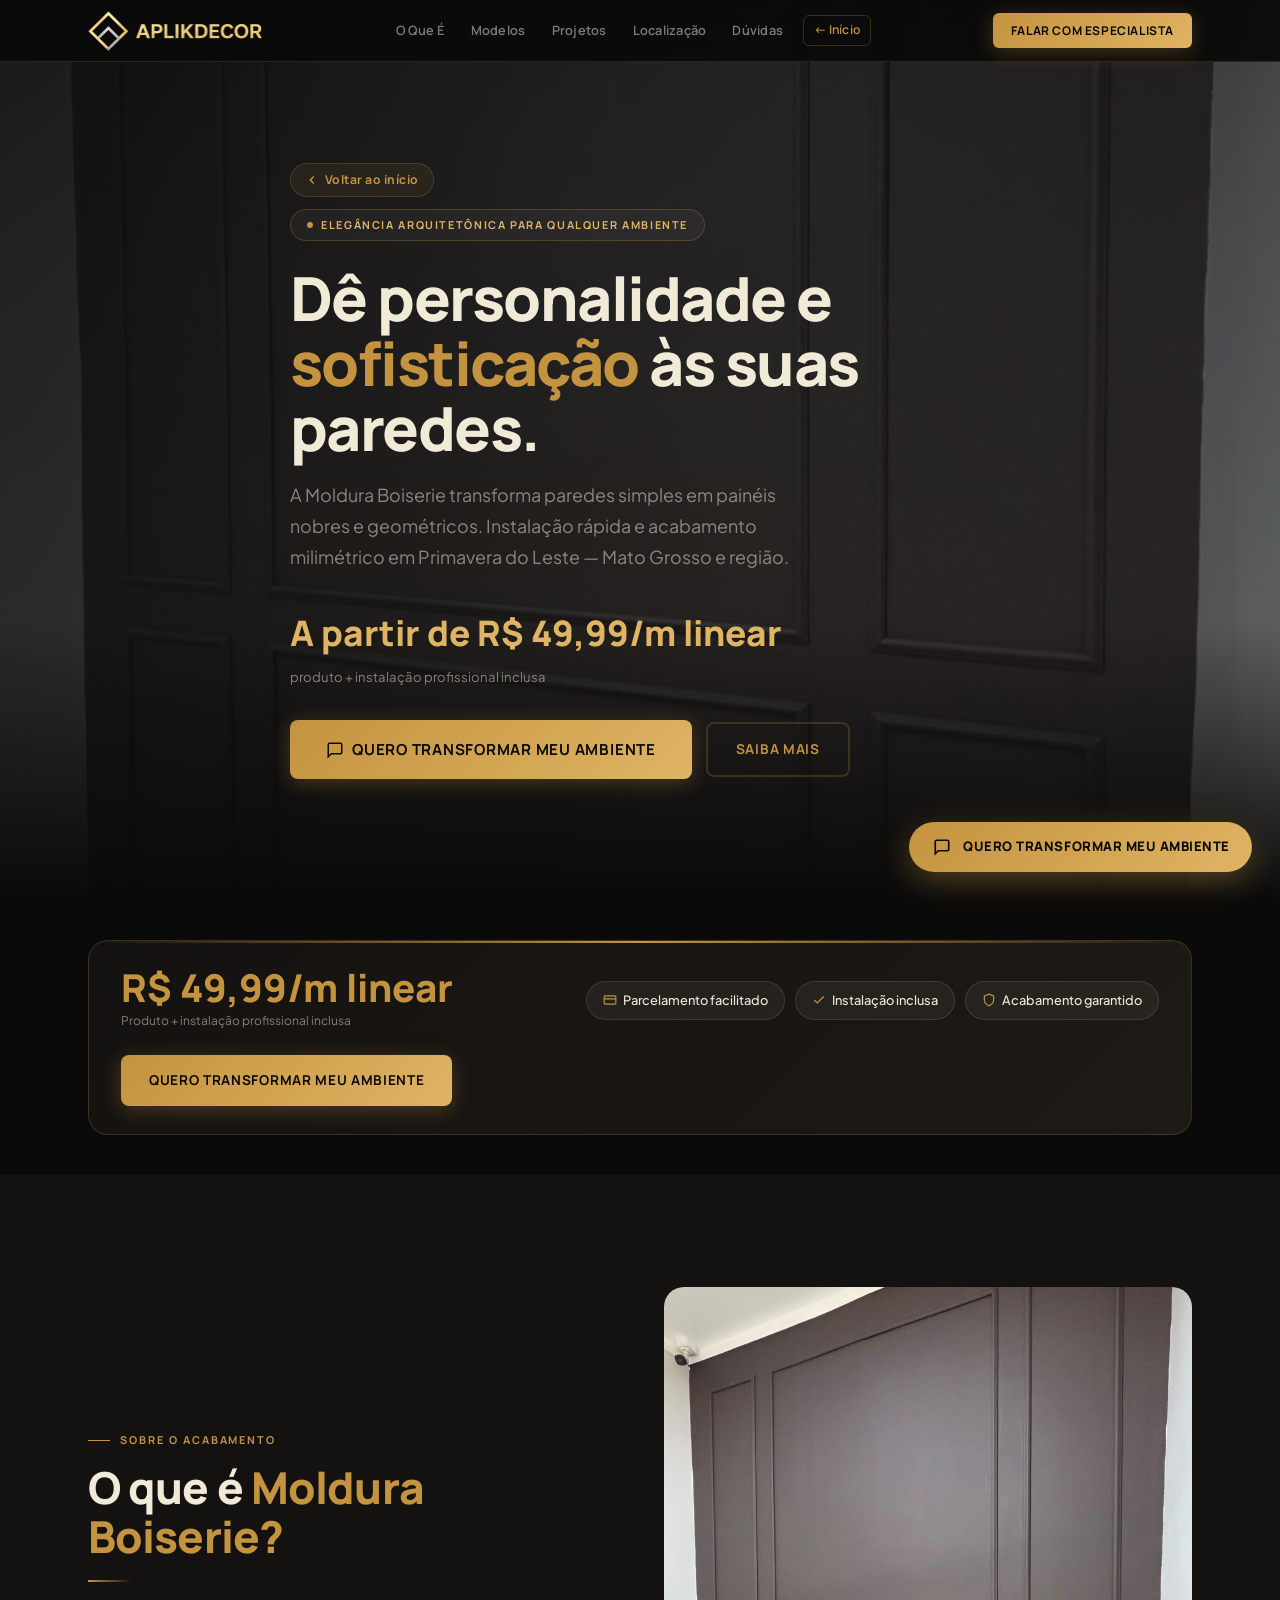
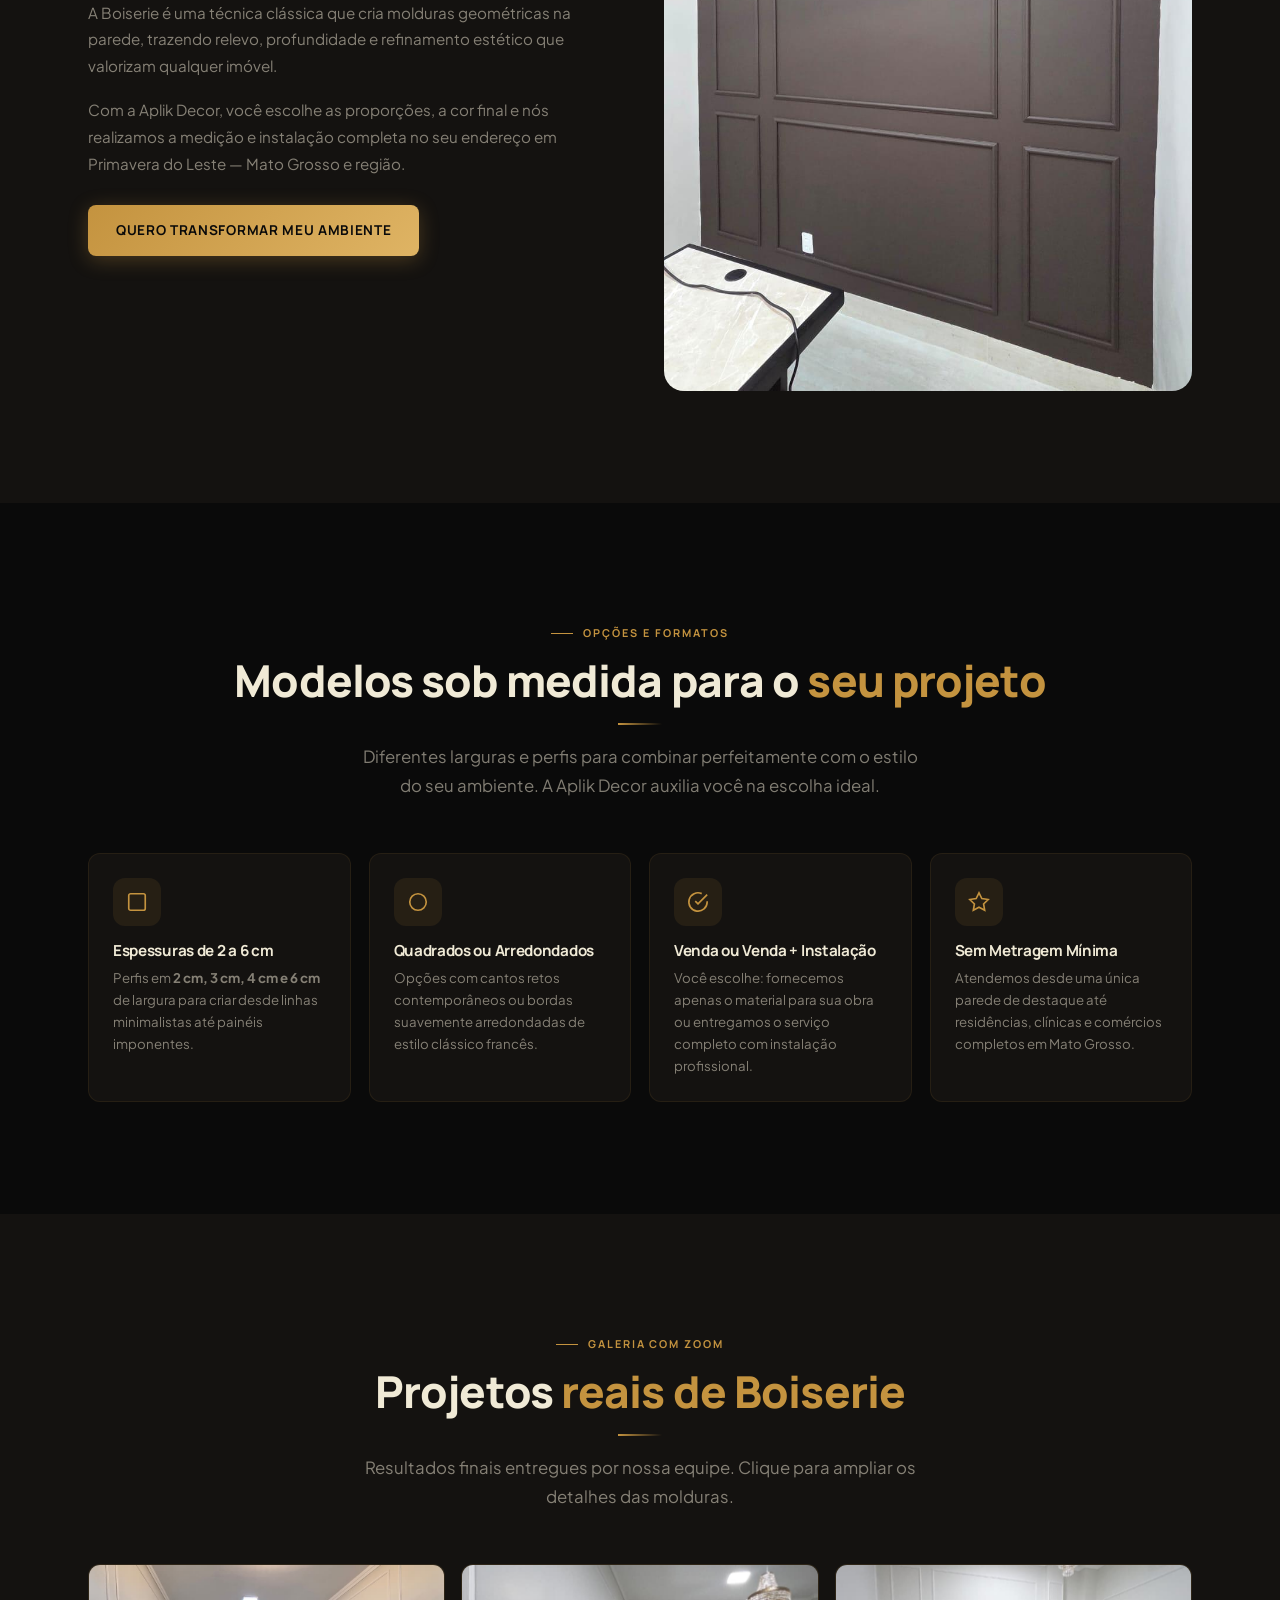
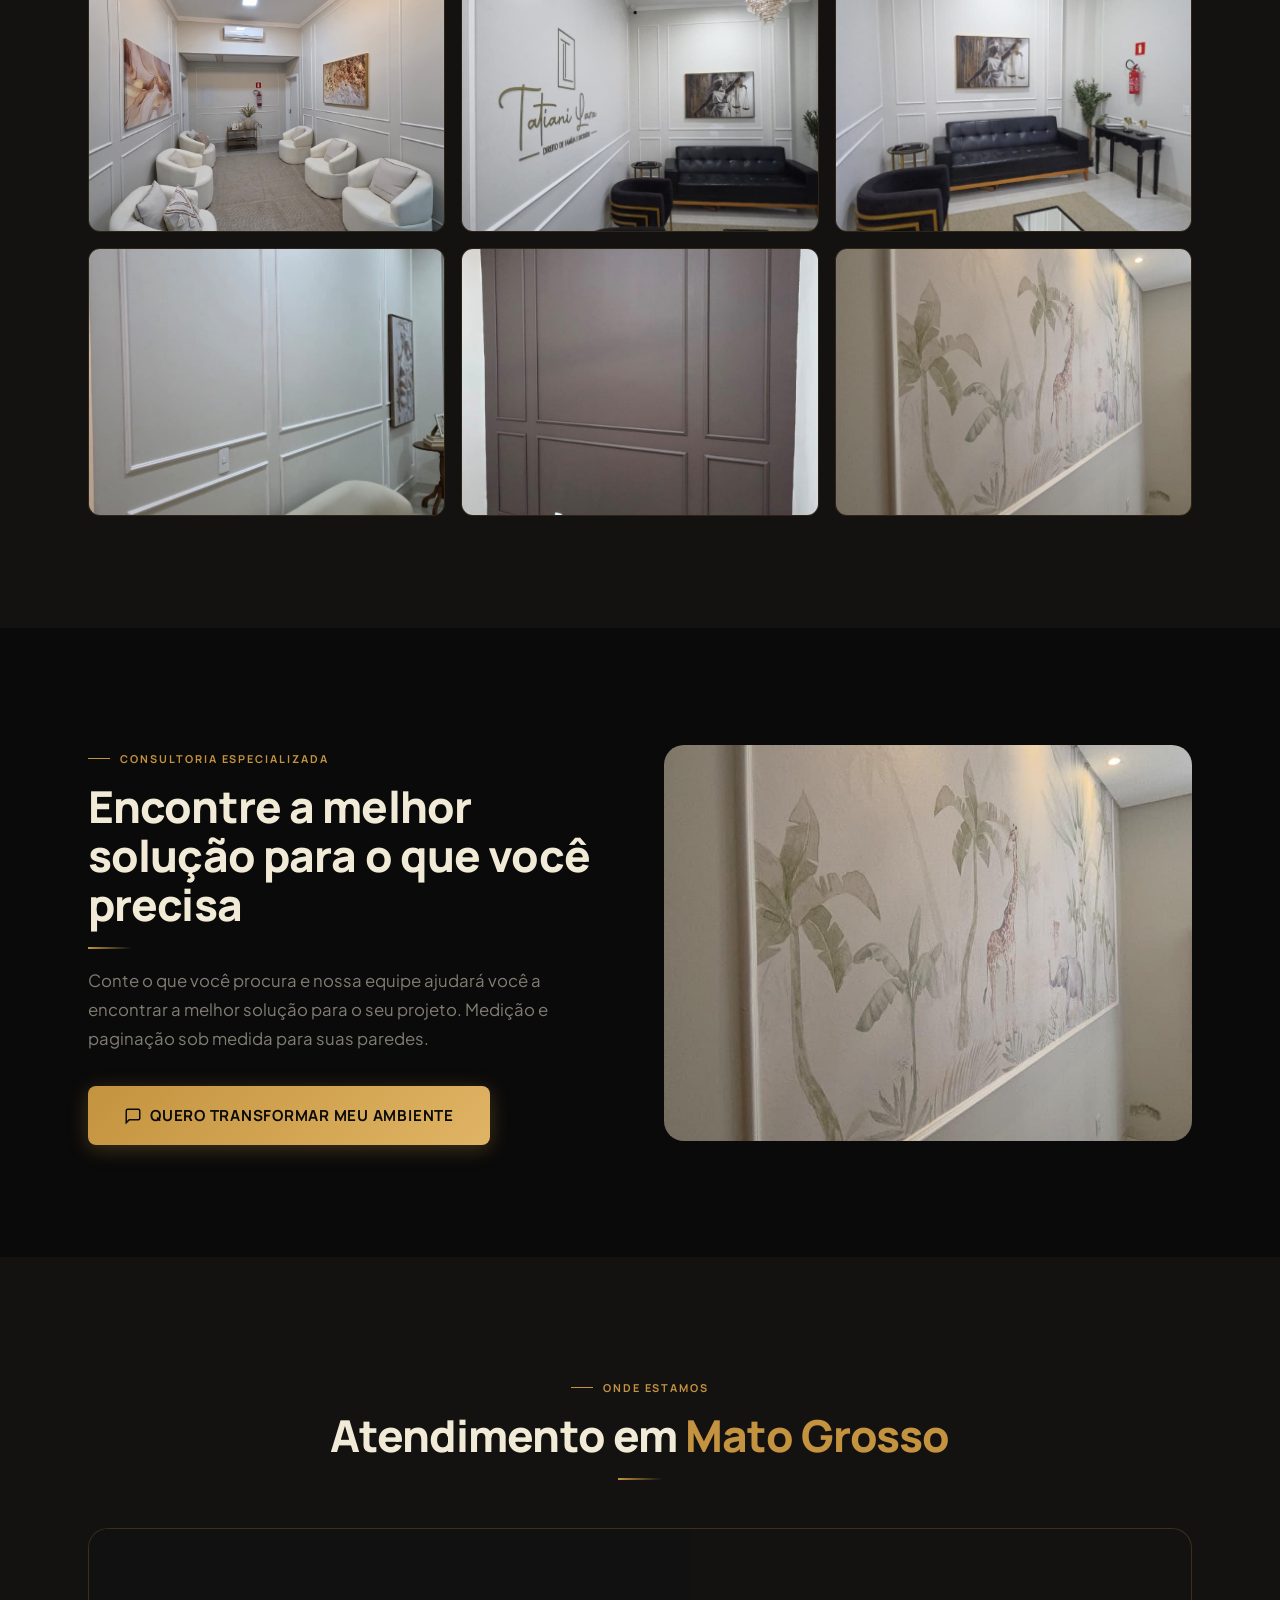
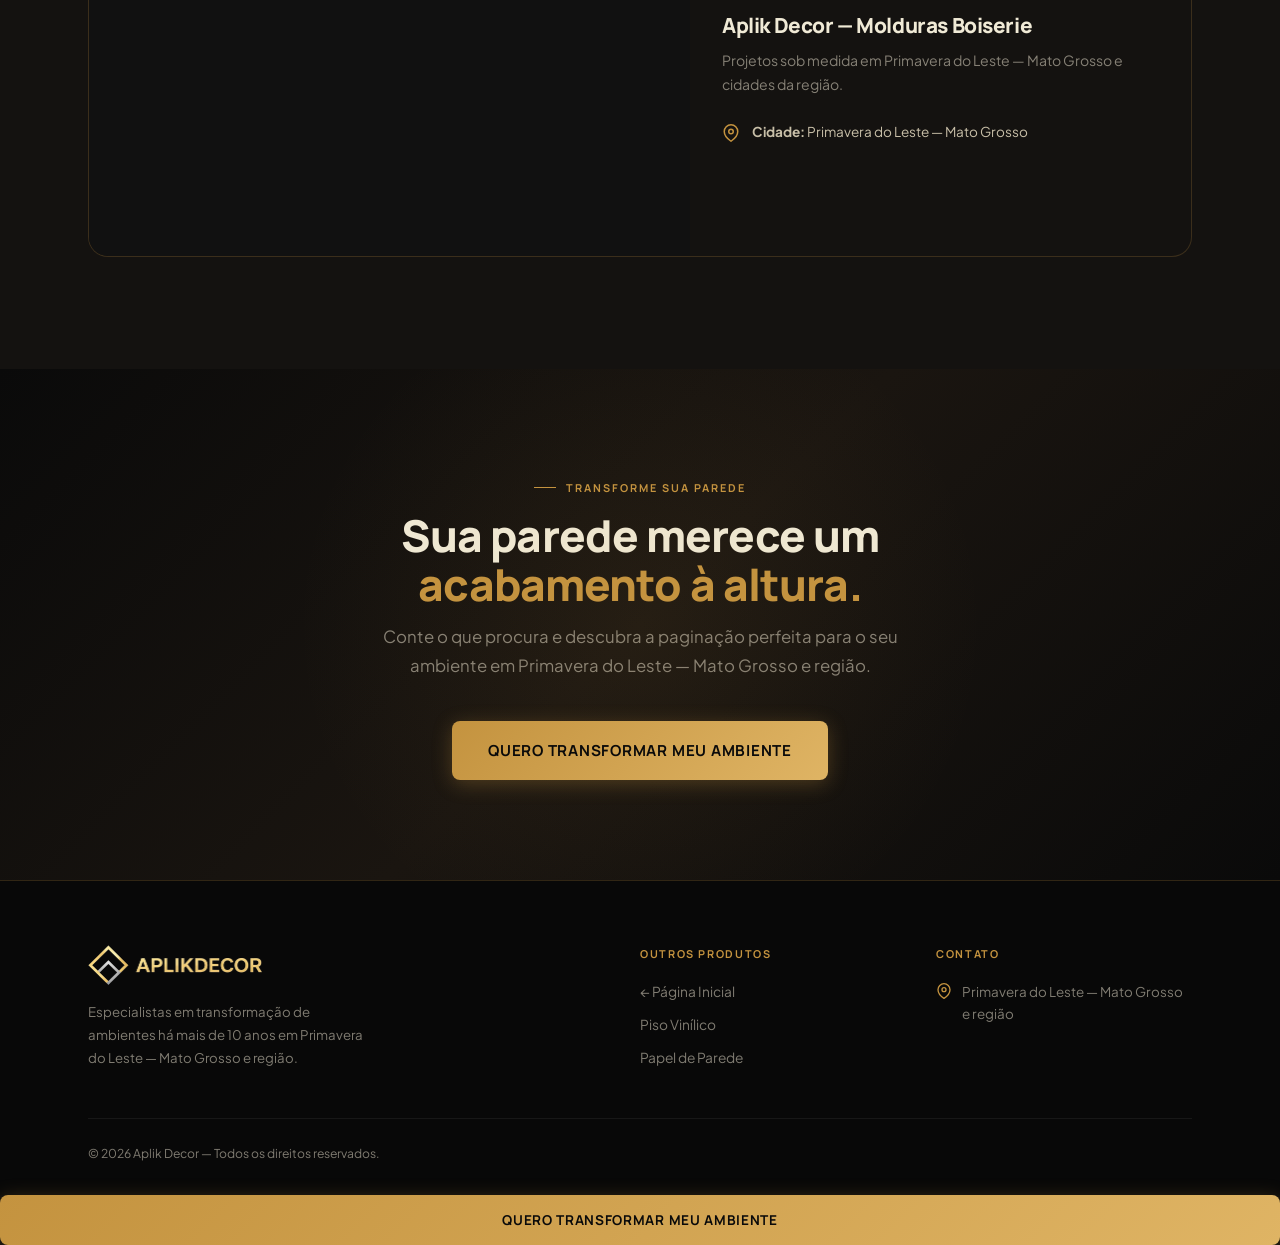
==== commit 7a4d756e: "Ajustes Aplik Decor: remocao de localizacao na LP principal, atualizacao de fotos reais, remocao de " ====
--- a/boiserie.html
+++ b/boiserie.html
@@ -5,13 +5,13 @@
   <meta name="viewport" content="width=device-width, initial-scale=1.0">
   
   <title>Moldura Boiserie com Instalação — Aplik Decor | Primavera do Leste, Mato Grosso e região</title>
-  <meta name="description" content="Transforme suas paredes com Moldura Boiserie a partir de R$ 59/m linear, com instalação profissional e acabamento impecável. Aplik Decor — Primavera do Leste, Mato Grosso e região.">
+  <meta name="description" content="Transforme suas paredes com Moldura Boiserie a partir de R$ 49,99/m linear, com instalação profissional e acabamento impecável. Aplik Decor — Primavera do Leste, Mato Grosso e região.">
   <meta name="keywords" content="boiserie primavera do leste, moldura de parede mato grosso, moldura boiserie instalada">
 
   <!-- OpenGraph -->
   <meta property="og:type" content="website">
   <meta property="og:url" content="https://aplikdecor.com.br/boiserie.html">
-  <meta property="og:title" content="Moldura Boiserie a partir de R$ 59/m linear | Aplik Decor">
+  <meta property="og:title" content="Moldura Boiserie a partir de R$ 49,99/m linear | Aplik Decor">
   <meta property="og:description" content="Elegância e arquitetura francesa para as suas paredes com instalação profissional inclusa em Mato Grosso e região.">
   <meta property="og:image" content="images/img29.jpeg">
   <meta property="og:site_name" content="Aplik Decor">
@@ -38,7 +38,6 @@
         <a href="#o-que-e">O Que É</a>
         <a href="#modelos">Modelos</a>
         <a href="#projetos">Projetos</a>
-        <a href="#depoimentos">Depoimentos</a>
         <a href="#localizacao">Localização</a>
         <a href="#faq">Dúvidas</a>
         <a href="index.html" class="nav-back">← Início</a>
@@ -59,7 +58,6 @@
   <a href="#o-que-e">O Que É</a>
   <a href="#modelos">Modelos</a>
   <a href="#projetos">Projetos</a>
-  <a href="#depoimentos">Depoimentos</a>
   <a href="#localizacao">Localização</a>
   <a href="#faq">Dúvidas</a>
   <a href="index.html">← Voltar ao Início</a>
@@ -95,7 +93,7 @@
       <p class="hero-sub">
         A Moldura Boiserie transforma paredes simples em painéis nobres e geométricos. Instalação rápida e acabamento milimétrico em Primavera do Leste — Mato Grosso e região.
       </p>
-      <div class="hero-price">A partir de R$ 59/m linear</div>
+      <div class="hero-price">A partir de R$ 49,99/m linear</div>
       <p class="hero-price-note">produto + instalação profissional inclusa</p>
       <div class="hero-btns">
         <a href="#" class="btn btn-gold btn-lg" data-cta="form" id="bois-hero-cta">
@@ -106,11 +104,6 @@
       </div>
     </div>
   </div>
-
-  <div class="scroll-cue" aria-hidden="true">
-    <div class="scroll-cue-line"></div>
-    <span>Scroll</span>
-  </div>
 </section>
 
 <!-- ══════════════════════════════════════
@@ -120,7 +113,7 @@
   <div class="container">
     <div class="offer-band" data-anim>
       <div>
-        <div class="offer-band-price">R$ 59/m linear</div>
+        <div class="offer-band-price">R$ 49,99/m linear</div>
         <div class="offer-band-price-note">Produto + instalação profissional inclusa</div>
       </div>
       <div class="offer-chips">
@@ -294,72 +287,9 @@
 </section>
 
 <!-- ══════════════════════════════════════
-     DEPOIMENTOS (3 CARDS)
-═══════════════════════════════════════ -->
-<section class="section section-alt" id="depoimentos" aria-labelledby="dep-bois-title">
-  <div class="container">
-    <div class="text-center" style="margin-bottom:52px">
-      <div class="section-label" data-anim>Depoimentos Reais</div>
-      <h2 class="section-title" id="dep-bois-title" data-anim data-delay="1">O que dizem sobre nossa <span class="gold">Boiserie</span></h2>
-      <div class="gold-divider" data-anim data-delay="2"></div>
-    </div>
-
-    <div class="testimonials-grid" data-anim data-delay="2">
-      <div class="testimonial">
-        <div>
-          <div class="stars">★★★★★</div>
-          <p class="testimonial-text">
-            "A Boiserie deu outra vida ao nosso quarto. O alinhamento dos cortes e a pintura ficaram perfeitos, com aspecto de hotel de luxo."
-          </p>
-        </div>
-        <div class="testimonial-author">
-          <div class="testimonial-avatar">M</div>
-          <div>
-            <div class="testimonial-name">Mariana Silveira</div>
-            <div class="testimonial-role">Arquiteta — Primavera do Leste</div>
-          </div>
-        </div>
-      </div>
-
-      <div class="testimonial">
-        <div>
-          <div class="stars">★★★★★</div>
-          <p class="testimonial-text">
-            "Fizemos a combinação de Boiserie na parte inferior com papel safari no topo para o quarto do nosso bebê. Ficou um sonho!"
-          </p>
-        </div>
-        <div class="testimonial-author">
-          <div class="testimonial-avatar">P</div>
-          <div>
-            <div class="testimonial-name">Priscila & Lucas</div>
-            <div class="testimonial-role">Pais — Primavera do Leste</div>
-          </div>
-        </div>
-      </div>
-
-      <div class="testimonial">
-        <div>
-          <div class="stars">★★★★★</div>
-          <p class="testimonial-text">
-            "Excelente atendimento e execução rápida na recepção da nossa clínica. Agregou muita credibilidade e sofisticação ao ambiente."
-          </p>
-        </div>
-        <div class="testimonial-author">
-          <div class="testimonial-avatar">D</div>
-          <div>
-            <div class="testimonial-name">Dra. Fernanda Castro</div>
-            <div class="testimonial-role">Clínica Médica — Primavera do Leste</div>
-          </div>
-        </div>
-      </div>
-    </div>
-  </div>
-</section>
-
-<!-- ══════════════════════════════════════
      LOCALIZAÇÃO GOOGLE MAPS
 ═══════════════════════════════════════ -->
-<section class="section" id="localizacao" aria-labelledby="loc-bois-title">
+<section class="section section-alt" id="localizacao" aria-labelledby="loc-bois-title">
   <div class="container">
     <div class="text-center" style="margin-bottom:48px">
       <div class="section-label" data-anim>Onde Estamos</div>
@@ -389,9 +319,6 @@
             <div><strong>Cidade:</strong> Primavera do Leste — Mato Grosso</div>
           </div>
         </div>
-        <a href="https://maps.google.com/?q=Primavera+do+Leste+MT" target="_blank" rel="noopener noreferrer" class="btn btn-outline" style="width:fit-content">
-          Abrir no Google Maps
-        </a>
       </div>
     </div>
   </div>
--- a/style.css
+++ b/style.css
@@ -626,11 +626,11 @@
   gap: 12px;
 }
 .testimonial-avatar {
-  width: 44px;
-  height: 44px;
+  width: 56px;
+  height: 56px;
   border-radius: 50%;
   background: var(--dourado-pale);
-  border: 1.5px solid var(--dourado-borda);
+  border: 2px solid var(--dourado);
   display: flex;
   align-items: center;
   justify-content: center;
@@ -640,6 +640,14 @@
   color: var(--dourado-light);
   overflow: hidden;
   flex-shrink: 0;
+  box-shadow: 0 4px 15px rgba(0, 0, 0, 0.4), 0 0 12px rgba(200, 169, 110, 0.25);
+}
+.testimonial-avatar img {
+  width: 100%;
+  height: 100%;
+  object-fit: cover;
+  object-position: center 20%;
+  display: block;
 }
 .testimonial-name {
   font-family: 'Manrope', sans-serif;
@@ -1561,3 +1569,225 @@
   color: #FFFFFF;
 }
 
+/* ==========================================================================
+   SEÇÃO QUEM SOMOS, HISTÓRIA, MISSÃO, VISÃO E VALORES
+   ========================================================================== */
+.section-about {
+  position: relative;
+  background: linear-gradient(180deg, var(--bg-card) 0%, rgba(10, 10, 10, 0.95) 100%);
+  border-top: 1px solid rgba(200, 169, 110, 0.15);
+  border-bottom: 1px solid rgba(200, 169, 110, 0.15);
+  padding: 96px 0;
+  overflow: hidden;
+}
+
+.about-grid {
+  display: grid;
+  grid-template-columns: 1fr 1.15fr;
+  gap: 56px;
+  align-items: center;
+}
+
+.about-media-wrap {
+  position: relative;
+}
+
+.about-img-frame {
+  position: relative;
+  border-radius: var(--radius-lg, 16px);
+  overflow: hidden;
+  border: 1px solid var(--dourado-borda);
+  box-shadow: 0 20px 50px rgba(0, 0, 0, 0.6), 0 0 35px rgba(200, 169, 110, 0.15);
+}
+
+.about-img-frame img {
+  width: 100%;
+  height: 100%;
+  object-fit: cover;
+  display: block;
+  transition: transform 0.6s var(--ease);
+}
+
+.about-img-frame:hover img {
+  transform: scale(1.03);
+}
+
+.about-experience-badge {
+  position: absolute;
+  bottom: -16px;
+  right: -10px;
+  background: linear-gradient(135deg, #1C1917, #0C0A09);
+  border: 1px solid var(--dourado);
+  border-radius: 14px;
+  padding: 16px 22px;
+  display: flex;
+  align-items: center;
+  gap: 14px;
+  box-shadow: 0 10px 30px rgba(0, 0, 0, 0.7), 0 0 20px rgba(200, 169, 110, 0.25);
+  z-index: 2;
+}
+
+.about-exp-num {
+  font-family: 'Manrope', sans-serif;
+  font-size: 2.2rem;
+  font-weight: 900;
+  line-height: 1;
+  color: var(--dourado-claro);
+  background: var(--dourado-gradiente);
+  -webkit-background-clip: text;
+  -webkit-text-fill-color: transparent;
+}
+
+.about-exp-text {
+  font-size: 0.8rem;
+  font-weight: 700;
+  text-transform: uppercase;
+  letter-spacing: 0.05em;
+  color: var(--creme);
+  line-height: 1.3;
+}
+
+.about-text-content {
+  display: flex;
+  flex-direction: column;
+  gap: 18px;
+}
+
+.about-intro-p {
+  font-size: 1.05rem;
+  line-height: 1.7;
+  color: var(--creme);
+  font-weight: 500;
+}
+
+.about-desc-p {
+  font-size: 0.94rem;
+  line-height: 1.65;
+  color: var(--texto-muted);
+}
+
+.about-highlight-box {
+  background: rgba(200, 169, 110, 0.06);
+  border-left: 3px solid var(--dourado);
+  padding: 14px 18px;
+  border-radius: 0 10px 10px 0;
+  font-size: 0.92rem;
+  color: var(--creme);
+  font-style: italic;
+  margin: 6px 0 12px;
+}
+
+/* Missão, Visão e Valores */
+.mvv-grid {
+  display: grid;
+  grid-template-columns: repeat(3, 1fr);
+  gap: 20px;
+  margin-top: 48px;
+}
+
+.mvv-card {
+  background: rgba(255, 255, 255, 0.02);
+  border: 1px solid rgba(200, 169, 110, 0.2);
+  border-radius: 14px;
+  padding: 24px 20px;
+  display: flex;
+  flex-direction: column;
+  gap: 10px;
+  transition: all 0.3s var(--ease);
+  position: relative;
+  overflow: hidden;
+}
+
+.mvv-card::before {
+  content: '';
+  position: absolute;
+  top: 0;
+  left: 0;
+  width: 100%;
+  height: 2px;
+  background: var(--dourado-gradiente);
+  opacity: 0.6;
+}
+
+.mvv-card:hover {
+  transform: translateY(-4px);
+  border-color: var(--dourado);
+  box-shadow: 0 10px 25px rgba(200, 169, 110, 0.15);
+  background: rgba(200, 169, 110, 0.04);
+}
+
+.mvv-header {
+  display: flex;
+  align-items: center;
+  gap: 10px;
+}
+
+.mvv-icon-wrap {
+  width: 36px;
+  height: 36px;
+  border-radius: 8px;
+  background: var(--dourado-pale);
+  border: 1px solid var(--dourado-borda);
+  display: flex;
+  align-items: center;
+  justify-content: center;
+  color: var(--dourado-claro);
+  flex-shrink: 0;
+}
+
+.mvv-title {
+  font-family: 'Manrope', sans-serif;
+  font-size: 1.1rem;
+  font-weight: 800;
+  color: var(--creme);
+  text-transform: uppercase;
+  letter-spacing: 0.05em;
+  margin: 0;
+}
+
+.mvv-desc {
+  font-size: 0.88rem;
+  color: var(--texto-muted);
+  line-height: 1.55;
+  margin: 0;
+}
+
+.values-chips {
+  display: flex;
+  flex-wrap: wrap;
+  gap: 8px;
+  margin-top: 4px;
+}
+
+.val-chip {
+  font-size: 0.74rem;
+  font-weight: 700;
+  color: var(--dourado-claro);
+  background: rgba(200, 169, 110, 0.1);
+  border: 1px solid var(--dourado-borda);
+  padding: 4px 10px;
+  border-radius: 999px;
+  text-transform: uppercase;
+  letter-spacing: 0.04em;
+}
+
+@media (max-width: 991px) {
+  .about-grid {
+    grid-template-columns: 1fr;
+    gap: 40px;
+  }
+  .about-media-wrap {
+    max-width: 500px;
+    margin: 0 auto;
+  }
+  .about-experience-badge {
+    bottom: -12px;
+    right: 10px;
+  }
+  .mvv-grid {
+    grid-template-columns: 1fr;
+    gap: 16px;
+  }
+}
+
+
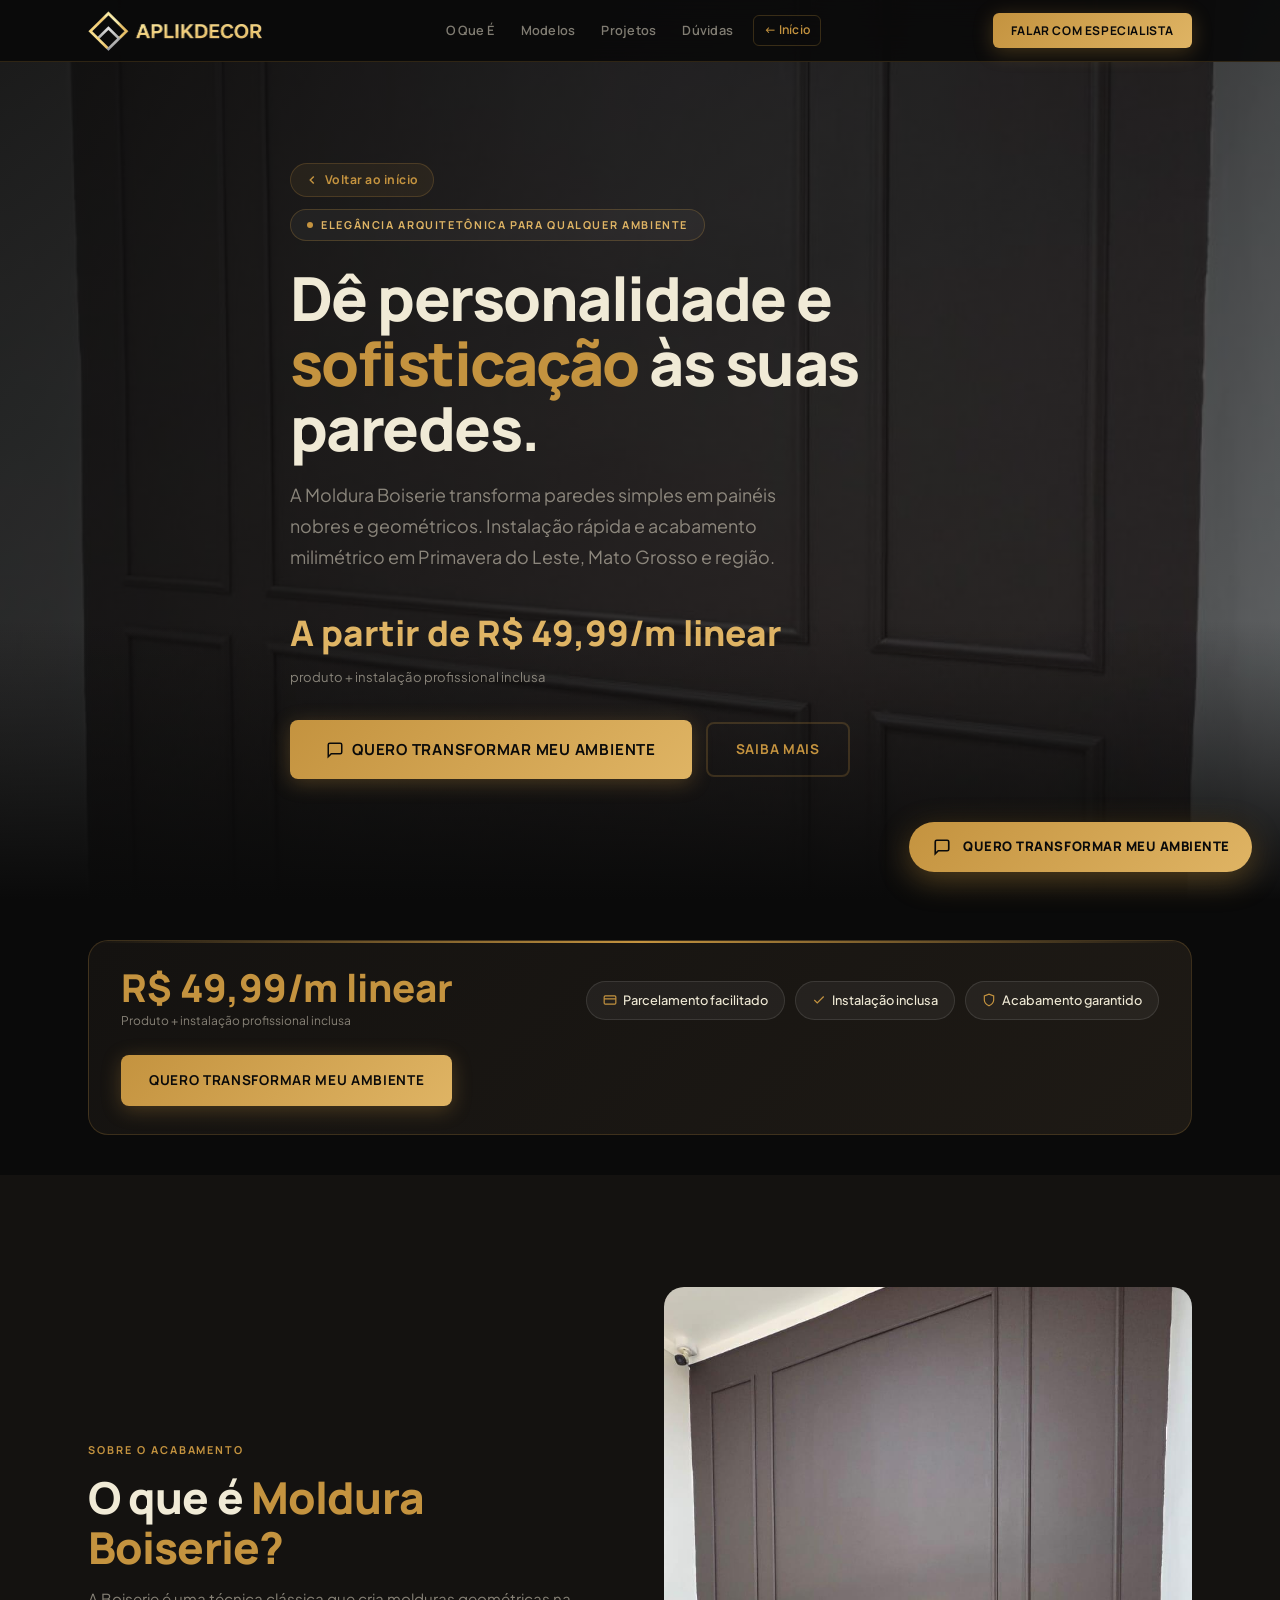
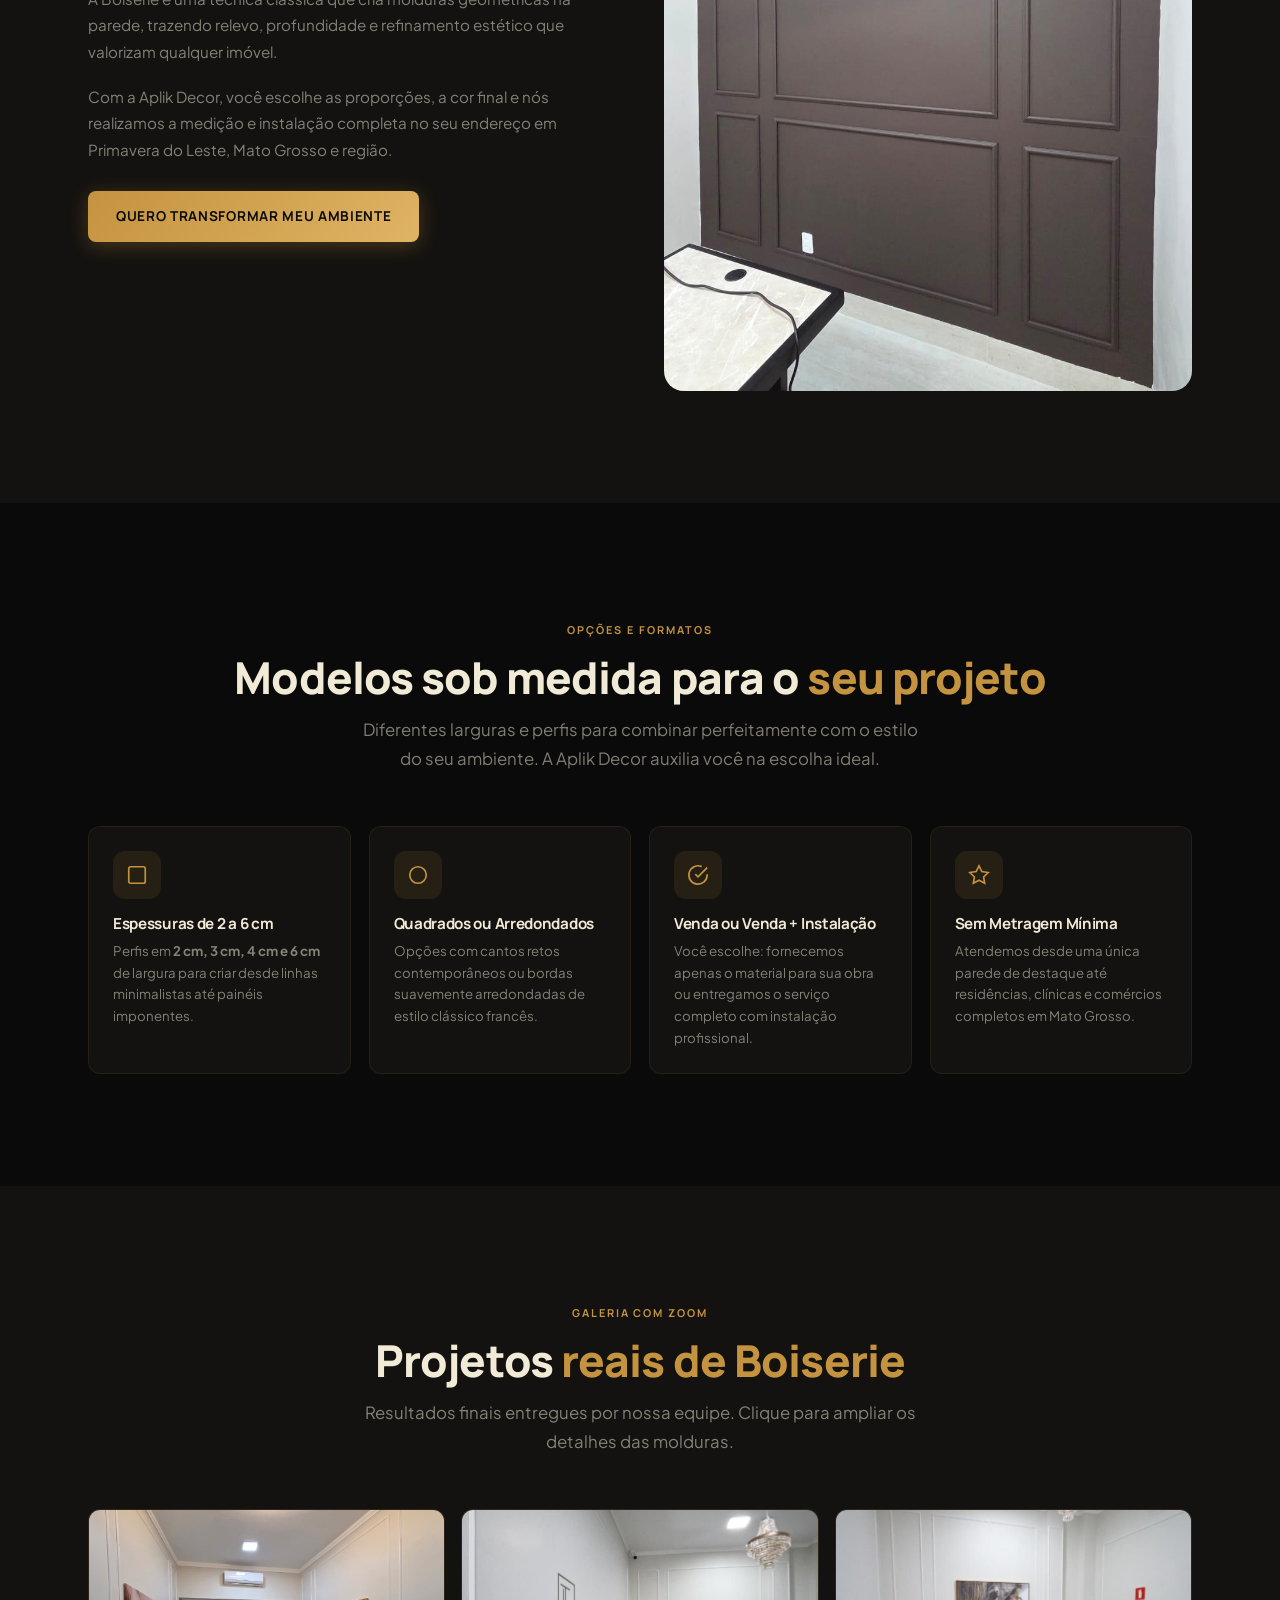
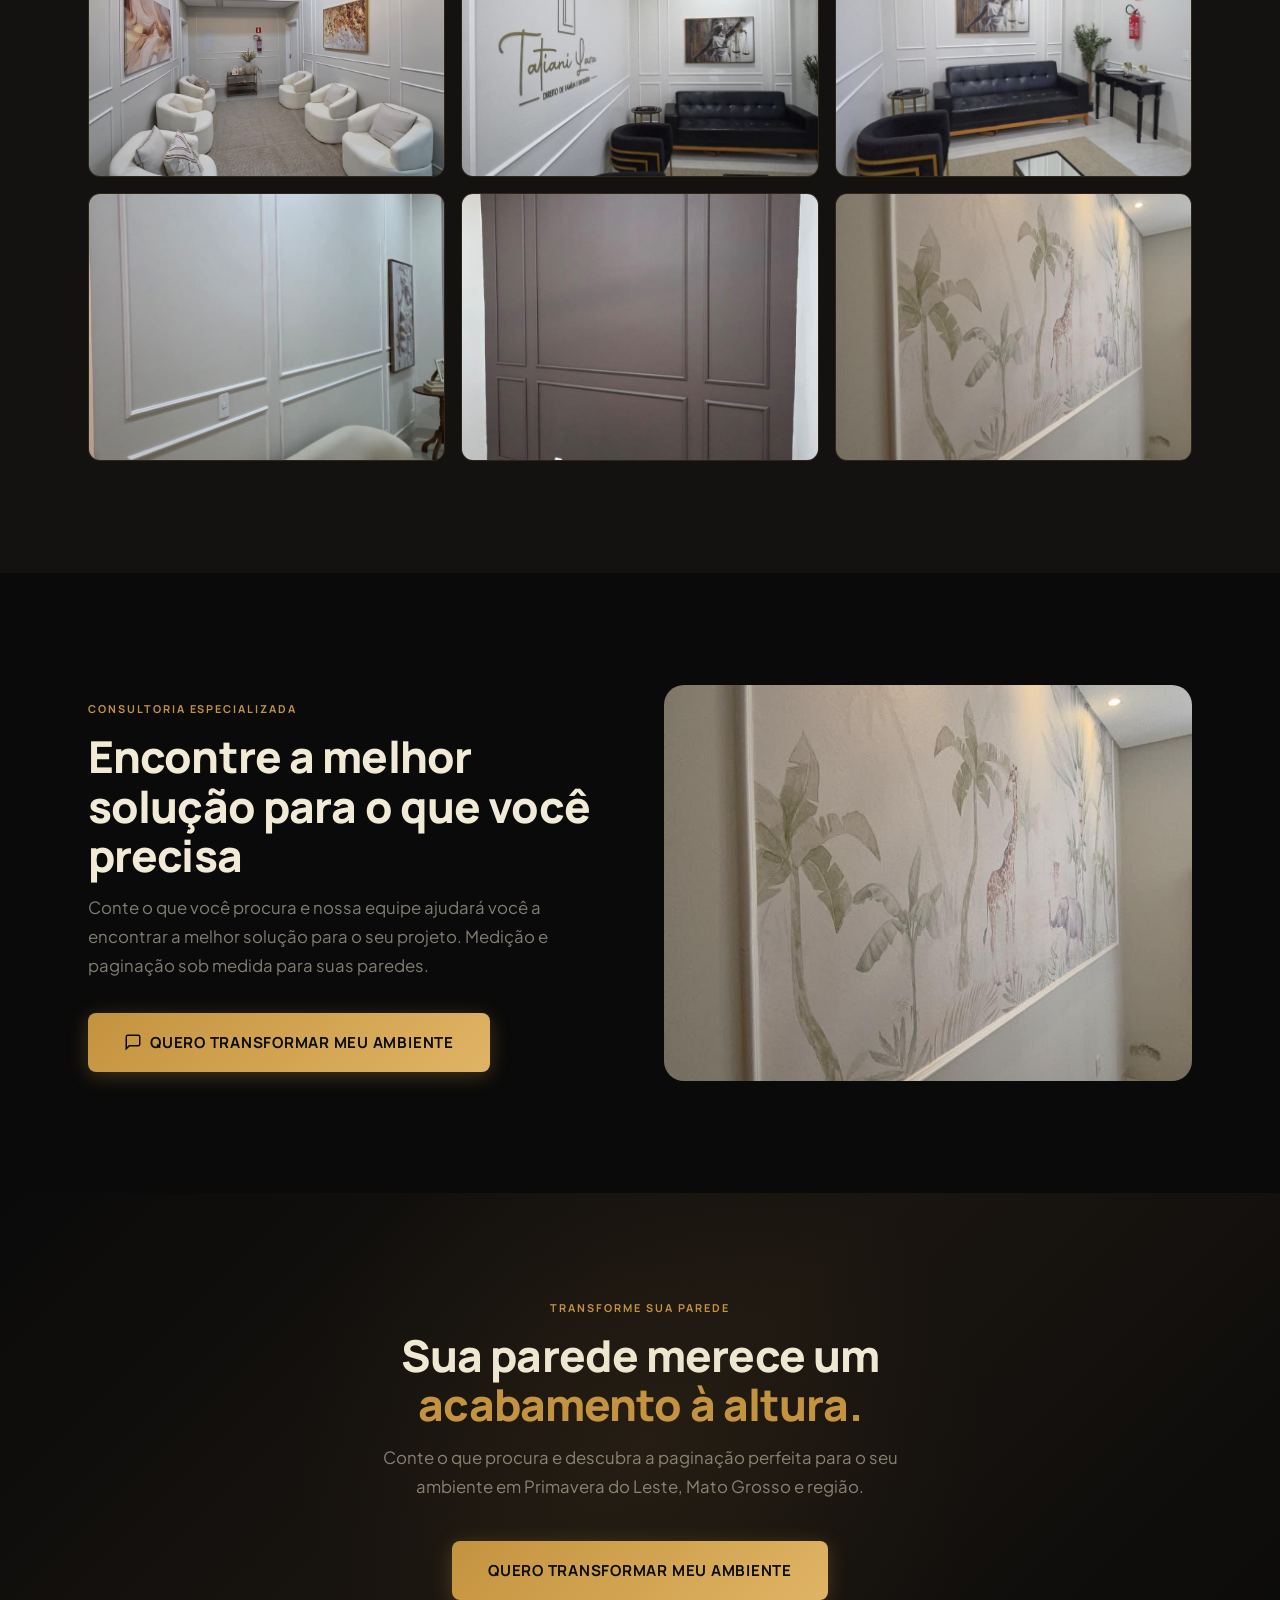
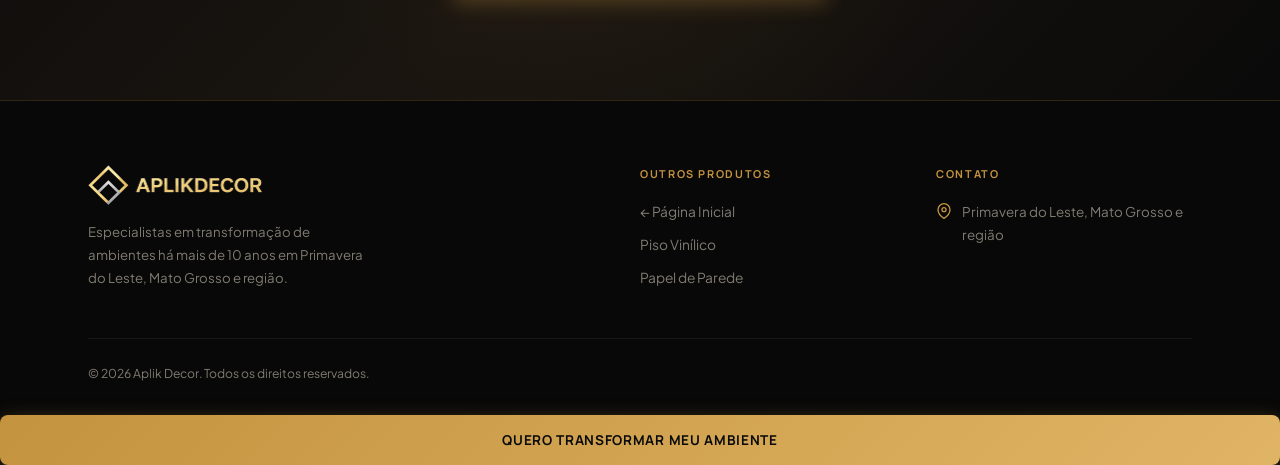
==== commit fd1b1e08: "fix(lps): atualiza imagem consultoria principal, remove mapa das LPs especificas, corrige galeria vi" ====
--- a/boiserie.html
+++ b/boiserie.html
@@ -4,8 +4,8 @@
   <meta charset="UTF-8">
   <meta name="viewport" content="width=device-width, initial-scale=1.0">
   
-  <title>Moldura Boiserie com Instalação — Aplik Decor | Primavera do Leste, Mato Grosso e região</title>
-  <meta name="description" content="Transforme suas paredes com Moldura Boiserie a partir de R$ 49,99/m linear, com instalação profissional e acabamento impecável. Aplik Decor — Primavera do Leste, Mato Grosso e região.">
+  <title>Moldura Boiserie com Instalação | Aplik Decor, Primavera do Leste, Mato Grosso e região</title>
+  <meta name="description" content="Transforme suas paredes com Moldura Boiserie a partir de R$ 49,99/m linear, com instalação profissional e acabamento impecável. Aplik Decor, Primavera do Leste, Mato Grosso e região.">
   <meta name="keywords" content="boiserie primavera do leste, moldura de parede mato grosso, moldura boiserie instalada">
 
   <!-- OpenGraph -->
@@ -38,7 +38,6 @@
         <a href="#o-que-e">O Que É</a>
         <a href="#modelos">Modelos</a>
         <a href="#projetos">Projetos</a>
-        <a href="#localizacao">Localização</a>
         <a href="#faq">Dúvidas</a>
         <a href="index.html" class="nav-back">← Início</a>
       </nav>
@@ -58,7 +57,6 @@
   <a href="#o-que-e">O Que É</a>
   <a href="#modelos">Modelos</a>
   <a href="#projetos">Projetos</a>
-  <a href="#localizacao">Localização</a>
   <a href="#faq">Dúvidas</a>
   <a href="index.html">← Voltar ao Início</a>
   <a href="#" class="btn btn-gold" data-cta="form">Falar com Especialista</a>
@@ -91,7 +89,7 @@
         Dê personalidade e <span class="gold">sofisticação</span> às suas paredes.
       </h1>
       <p class="hero-sub">
-        A Moldura Boiserie transforma paredes simples em painéis nobres e geométricos. Instalação rápida e acabamento milimétrico em Primavera do Leste — Mato Grosso e região.
+        A Moldura Boiserie transforma paredes simples em painéis nobres e geométricos. Instalação rápida e acabamento milimétrico em Primavera do Leste, Mato Grosso e região.
       </p>
       <div class="hero-price">A partir de R$ 49,99/m linear</div>
       <p class="hero-price-note">produto + instalação profissional inclusa</p>
@@ -149,7 +147,7 @@
           A Boiserie é uma técnica clássica que cria molduras geométricas na parede, trazendo relevo, profundidade e refinamento estético que valorizam qualquer imóvel.
         </p>
         <p style="color:var(--texto-muted);line-height:1.75;font-size:.95rem;margin-bottom:28px">
-          Com a Aplik Decor, você escolhe as proporções, a cor final e nós realizamos a medição e instalação completa no seu endereço em Primavera do Leste — Mato Grosso e região.
+          Com a Aplik Decor, você escolhe as proporções, a cor final e nós realizamos a medição e instalação completa no seu endereço em Primavera do Leste, Mato Grosso e região.
         </p>
         <a href="#" class="btn btn-gold" data-cta="form" id="bois-oque-cta">Quero Transformar Meu Ambiente</a>
       </div>
@@ -232,12 +230,12 @@
       <div class="gitem ar-43 zoomable">
         <img src="images/boiserie-projeto-02.jpg" alt="Escritório executivo com boiserie e acabamento refinado" loading="lazy">
         <div class="gitem-overlay"></div>
-        <div class="gitem-label">Escritório Executivo — Boiserie & Detalhes Dourados</div>
+        <div class="gitem-label">Escritório Executivo, Boiserie & Detalhes Dourados</div>
       </div>
       <div class="gitem ar-43 zoomable">
         <img src="images/boiserie-projeto-03.jpg" alt="Living e sala de espera com boiserie clássica" loading="lazy">
         <div class="gitem-overlay"></div>
-        <div class="gitem-label">Living e Sala de Espera — Boiserie Clássica</div>
+        <div class="gitem-label">Living e Sala de Espera, Boiserie Clássica</div>
       </div>
       <div class="gitem ar-43 zoomable">
         <img src="images/boiserie-projeto-04.jpg" alt="Painel boiserie elegante em parede curva" loading="lazy">
@@ -247,12 +245,12 @@
       <div class="gitem ar-43 zoomable">
         <img src="images/img29.jpeg" alt="Boiserie marrom escuro instalada em sala pela Aplik Decor" loading="lazy">
         <div class="gitem-overlay"></div>
-        <div class="gitem-label">Boiserie Clássica — Tom Marrom Nobre</div>
+        <div class="gitem-label">Boiserie Clássica, Tom Marrom Nobre</div>
       </div>
       <div class="gitem ar-43 zoomable">
         <img src="images/img35.jpeg" alt="Quarto bebê com boiserie e papel safari" loading="lazy">
         <div class="gitem-overlay"></div>
-        <div class="gitem-label">Boiserie + Safari — Quarto Infantil</div>
+        <div class="gitem-label">Boiserie e Safari, Quarto Infantil</div>
       </div>
     </div>
   </div>
@@ -287,51 +285,13 @@
 </section>
 
 <!-- ══════════════════════════════════════
-     LOCALIZAÇÃO GOOGLE MAPS
-═══════════════════════════════════════ -->
-<section class="section section-alt" id="localizacao" aria-labelledby="loc-bois-title">
-  <div class="container">
-    <div class="text-center" style="margin-bottom:48px">
-      <div class="section-label" data-anim>Onde Estamos</div>
-      <h2 class="section-title" id="loc-bois-title" data-anim data-delay="1">Atendimento em <span class="gold">Mato Grosso</span></h2>
-      <div class="gold-divider" data-anim data-delay="2"></div>
-    </div>
-
-    <div class="location-card" data-anim data-delay="2">
-      <div class="location-map">
-        <iframe 
-          title="Localização Aplik Decor em Primavera do Leste MT"
-          src="https://www.google.com/maps/embed?pb=!1m18!1m12!1m3!1d123048.87704285817!2d-54.34440075!3d-15.55845185!2m3!1f0!2f0!3f0!3m2!1i1024!2i768!4f13.1!3m3!1m2!1s0x9376378e9fa07e15%3A0x6b87be4e0cb95df6!2sPrimavera%20do%20Leste%2C%20MT!5e0!3m2!1spt-BR!2sbr!4v1700000000000!5m2!1spt-BR!2sbr" 
-          width="100%" 
-          height="100%" 
-          style="border:0;" 
-          allowfullscreen="" 
-          loading="lazy" 
-          referrerpolicy="no-referrer-when-downgrade">
-        </iframe>
-      </div>
-      <div class="location-info">
-        <h3 class="location-title">Aplik Decor — Molduras Boiserie</h3>
-        <p class="location-desc">Projetos sob medida em Primavera do Leste — Mato Grosso e cidades da região.</p>
-        <div class="location-items">
-          <div class="location-item">
-            <svg width="18" height="18" viewBox="0 0 24 24" fill="none" stroke="currentColor" stroke-width="2" aria-hidden="true"><path d="M21 10c0 7-9 13-9 13s-9-6-9-13a9 9 0 0 1 18 0z"/><circle cx="12" cy="10" r="3"/></svg>
-            <div><strong>Cidade:</strong> Primavera do Leste — Mato Grosso</div>
-          </div>
-        </div>
-      </div>
-    </div>
-  </div>
-</section>
-
-<!-- ══════════════════════════════════════
      CTA FINAL
 ═══════════════════════════════════════ -->
 <section class="cta-final" aria-labelledby="cta-bois-final">
   <div class="container">
     <div class="section-label" style="justify-content:center" data-anim>Transforme sua parede</div>
     <h2 class="section-title" id="cta-bois-final" data-anim data-delay="1">Sua parede merece um <span class="gold">acabamento à altura.</span></h2>
-    <p class="section-sub" data-anim data-delay="2">Conte o que procura e descubra a paginação perfeita para o seu ambiente em Primavera do Leste — Mato Grosso e região.</p>
+    <p class="section-sub" data-anim data-delay="2">Conte o que procura e descubra a paginação perfeita para o seu ambiente em Primavera do Leste, Mato Grosso e região.</p>
     <div class="hero-btns" style="justify-content:center;margin-top:40px" data-anim data-delay="3">
       <a href="#" class="btn btn-gold btn-lg" data-cta="form" id="bois-final-cta">Quero Transformar Meu Ambiente</a>
     </div>
@@ -346,7 +306,7 @@
         <a href="index.html" class="logo">
           <img src="images/logo-aplik-horizontal.png" alt="Aplik Decor" class="logo-img">
         </a>
-        <p>Especialistas em transformação de ambientes há mais de 10 anos em Primavera do Leste — Mato Grosso e região.</p>
+        <p>Especialistas em transformação de ambientes há mais de 10 anos em Primavera do Leste, Mato Grosso e região.</p>
       </div>
       <div>
         <div class="footer-title">Outros Produtos</div>
@@ -361,13 +321,13 @@
         <div class="footer-contact">
           <div class="footer-contact-item">
             <svg width="16" height="16" viewBox="0 0 24 24" fill="none" stroke="currentColor" stroke-width="2" aria-hidden="true"><path d="M21 10c0 7-9 13-9 13s-9-6-9-13a9 9 0 0 1 18 0z"/><circle cx="12" cy="10" r="3"/></svg>
-            <span>Primavera do Leste — Mato Grosso e região</span>
+            <span>Primavera do Leste, Mato Grosso e região</span>
           </div>
         </div>
       </div>
     </div>
     <div class="footer-bottom">
-      <span>© 2026 Aplik Decor — Todos os direitos reservados.</span>
+      <span>© 2026 Aplik Decor. Todos os direitos reservados.</span>
     </div>
   </div>
 </footer>
--- a/style.css
+++ b/style.css
@@ -76,7 +76,6 @@
   font-size:.68rem;letter-spacing:.18em;text-transform:uppercase;
   color:var(--dourado);margin-bottom:14px;
 }
-.section-label::before{content:'';display:block;width:22px;height:1px;background:var(--dourado)}
 
 .section-title{
   font-size:clamp(1.8rem,4vw,2.75rem);font-weight:800;
@@ -92,7 +91,7 @@
 .text-center .section-label{justify-content:center}
 .text-center .section-sub,.text-center .gold-divider{margin-left:auto;margin-right:auto}
 
-.gold-divider{width:44px;height:2px;background:linear-gradient(90deg,var(--dourado),transparent);margin:18px 0}
+.gold-divider{display:none}
 
 /* ================
    HEADER
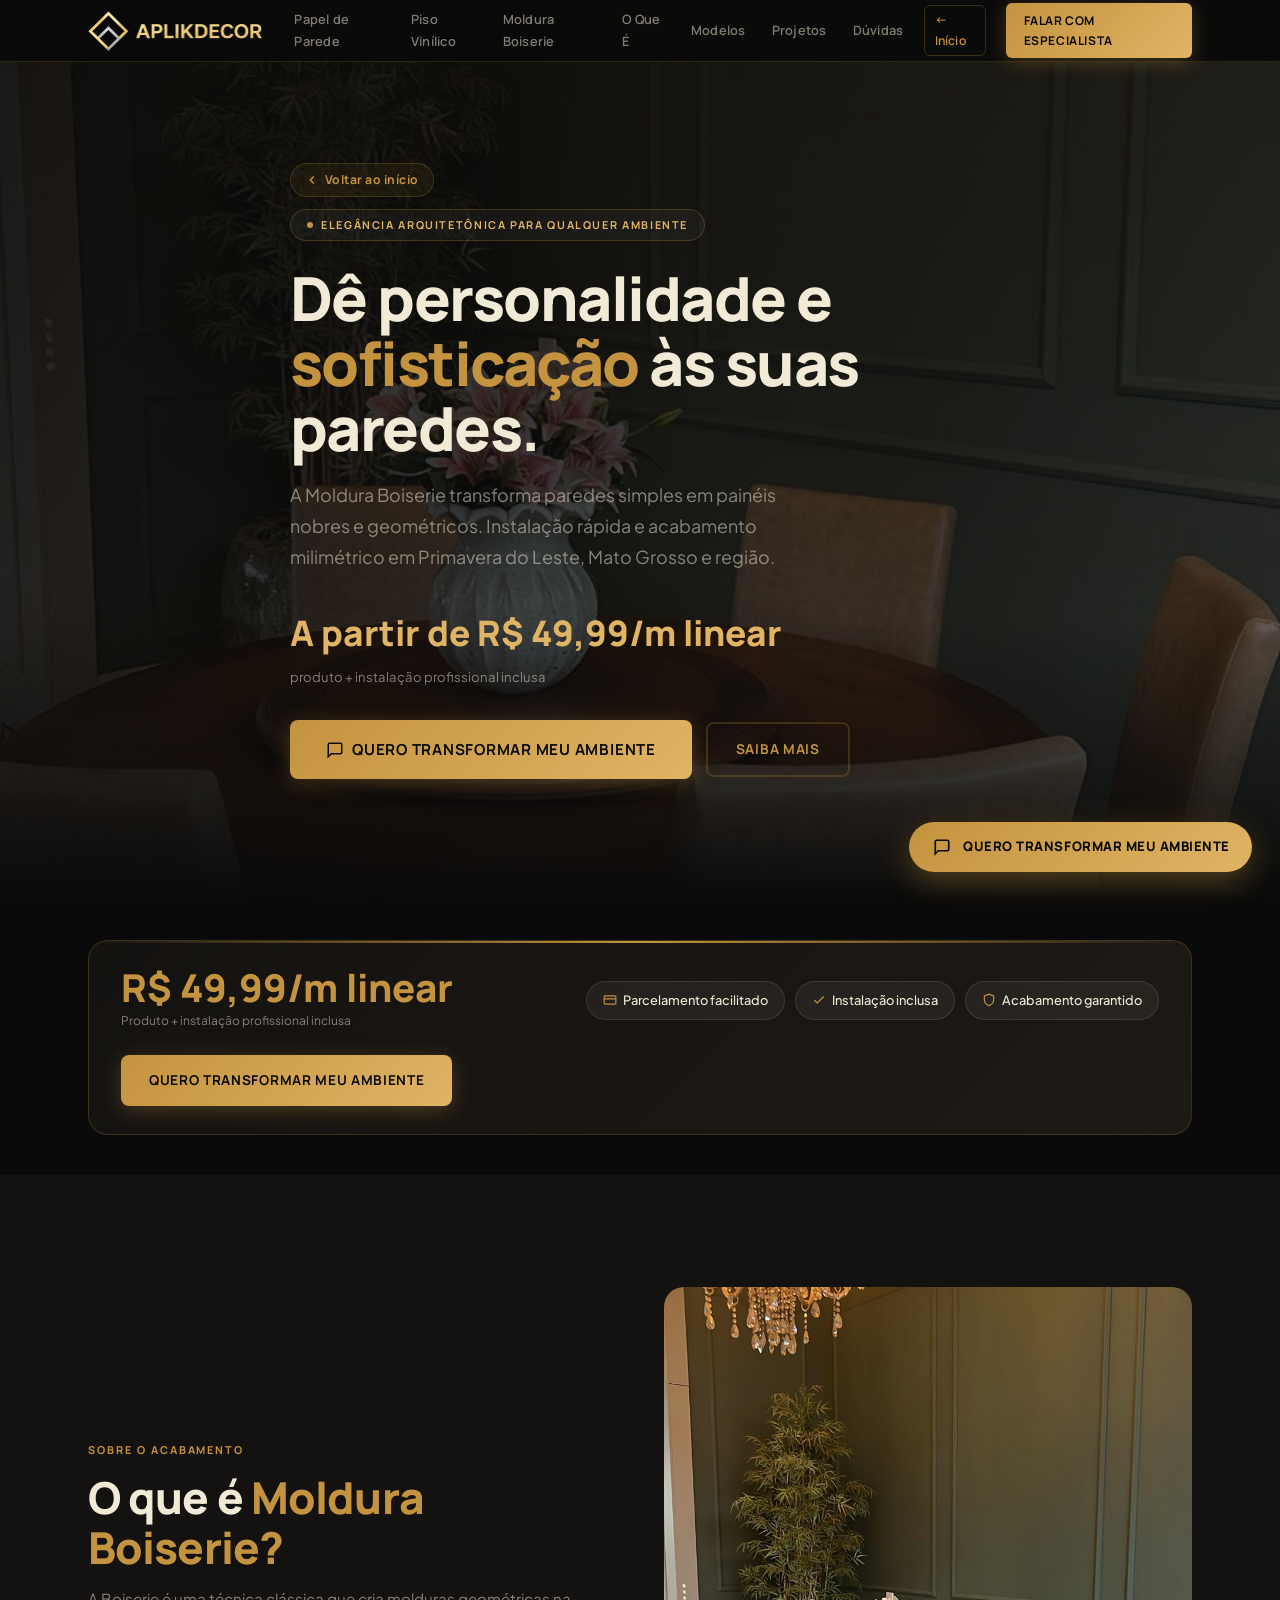
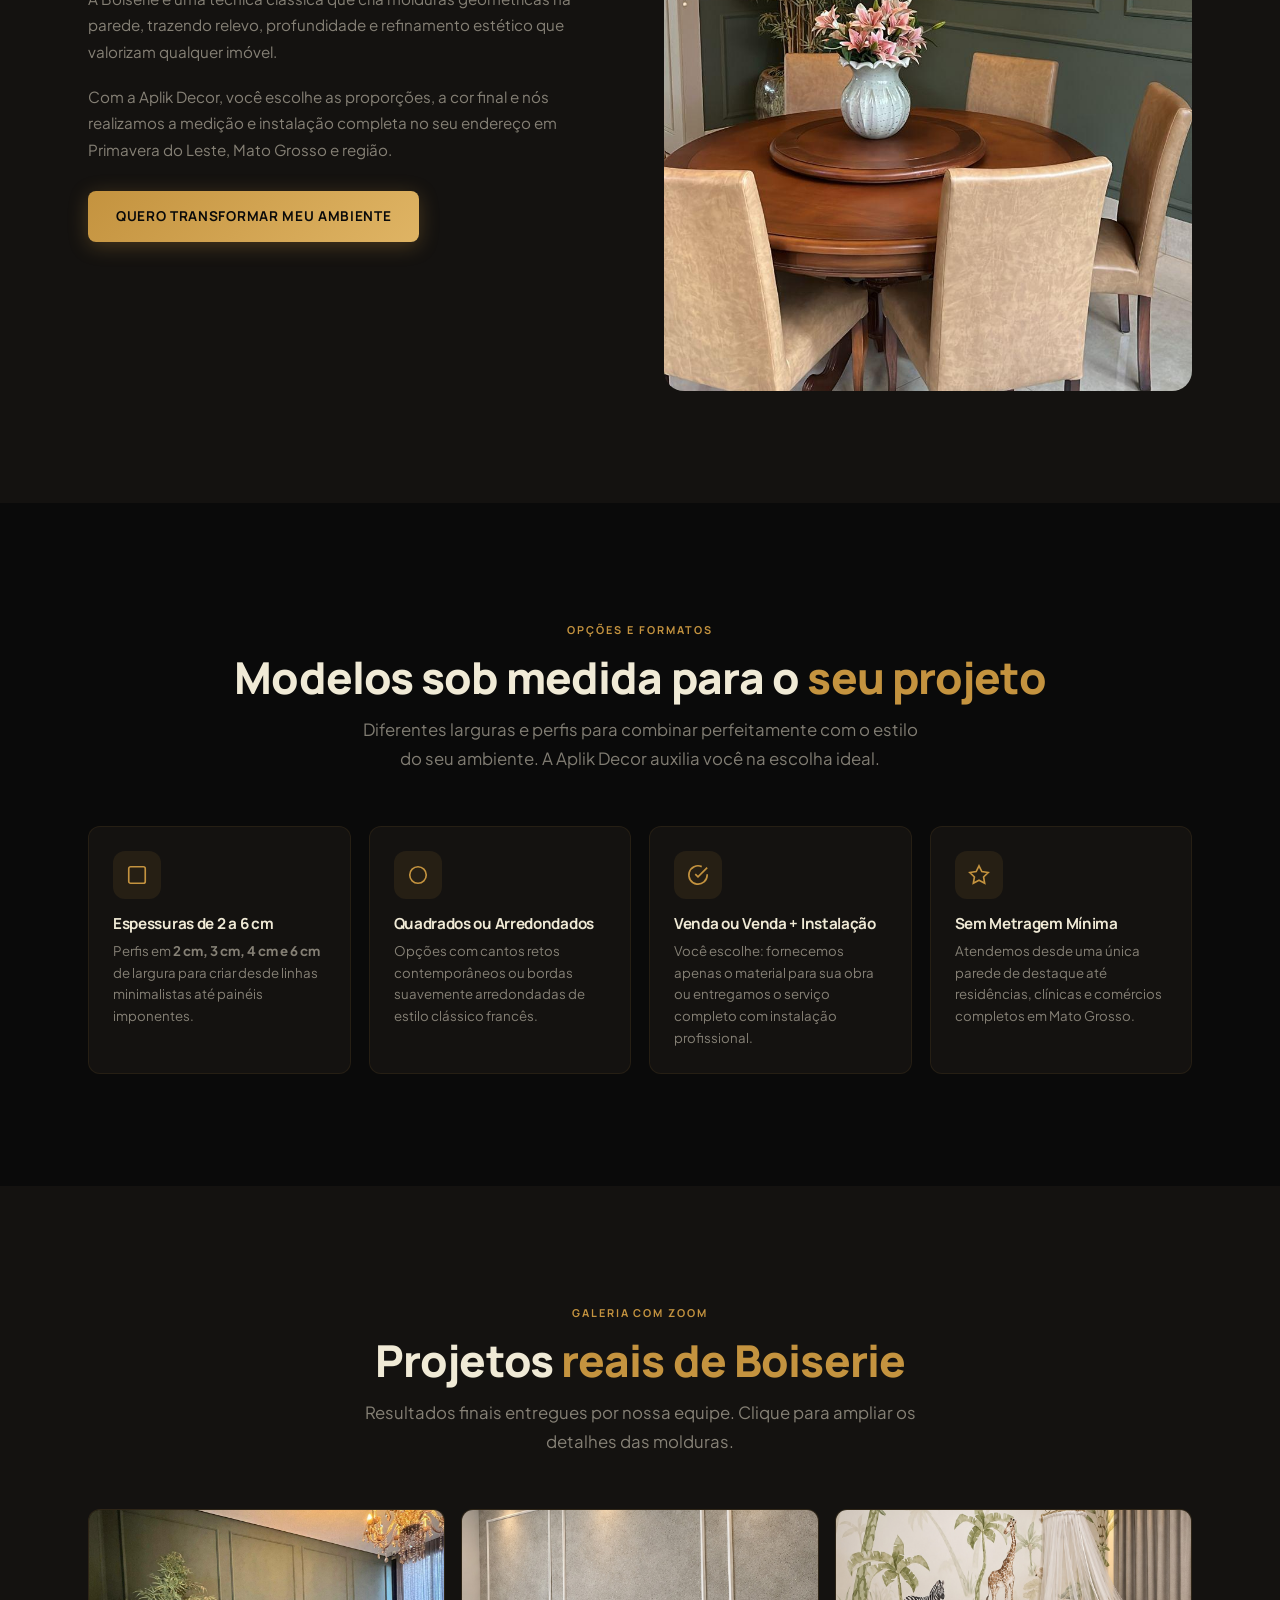
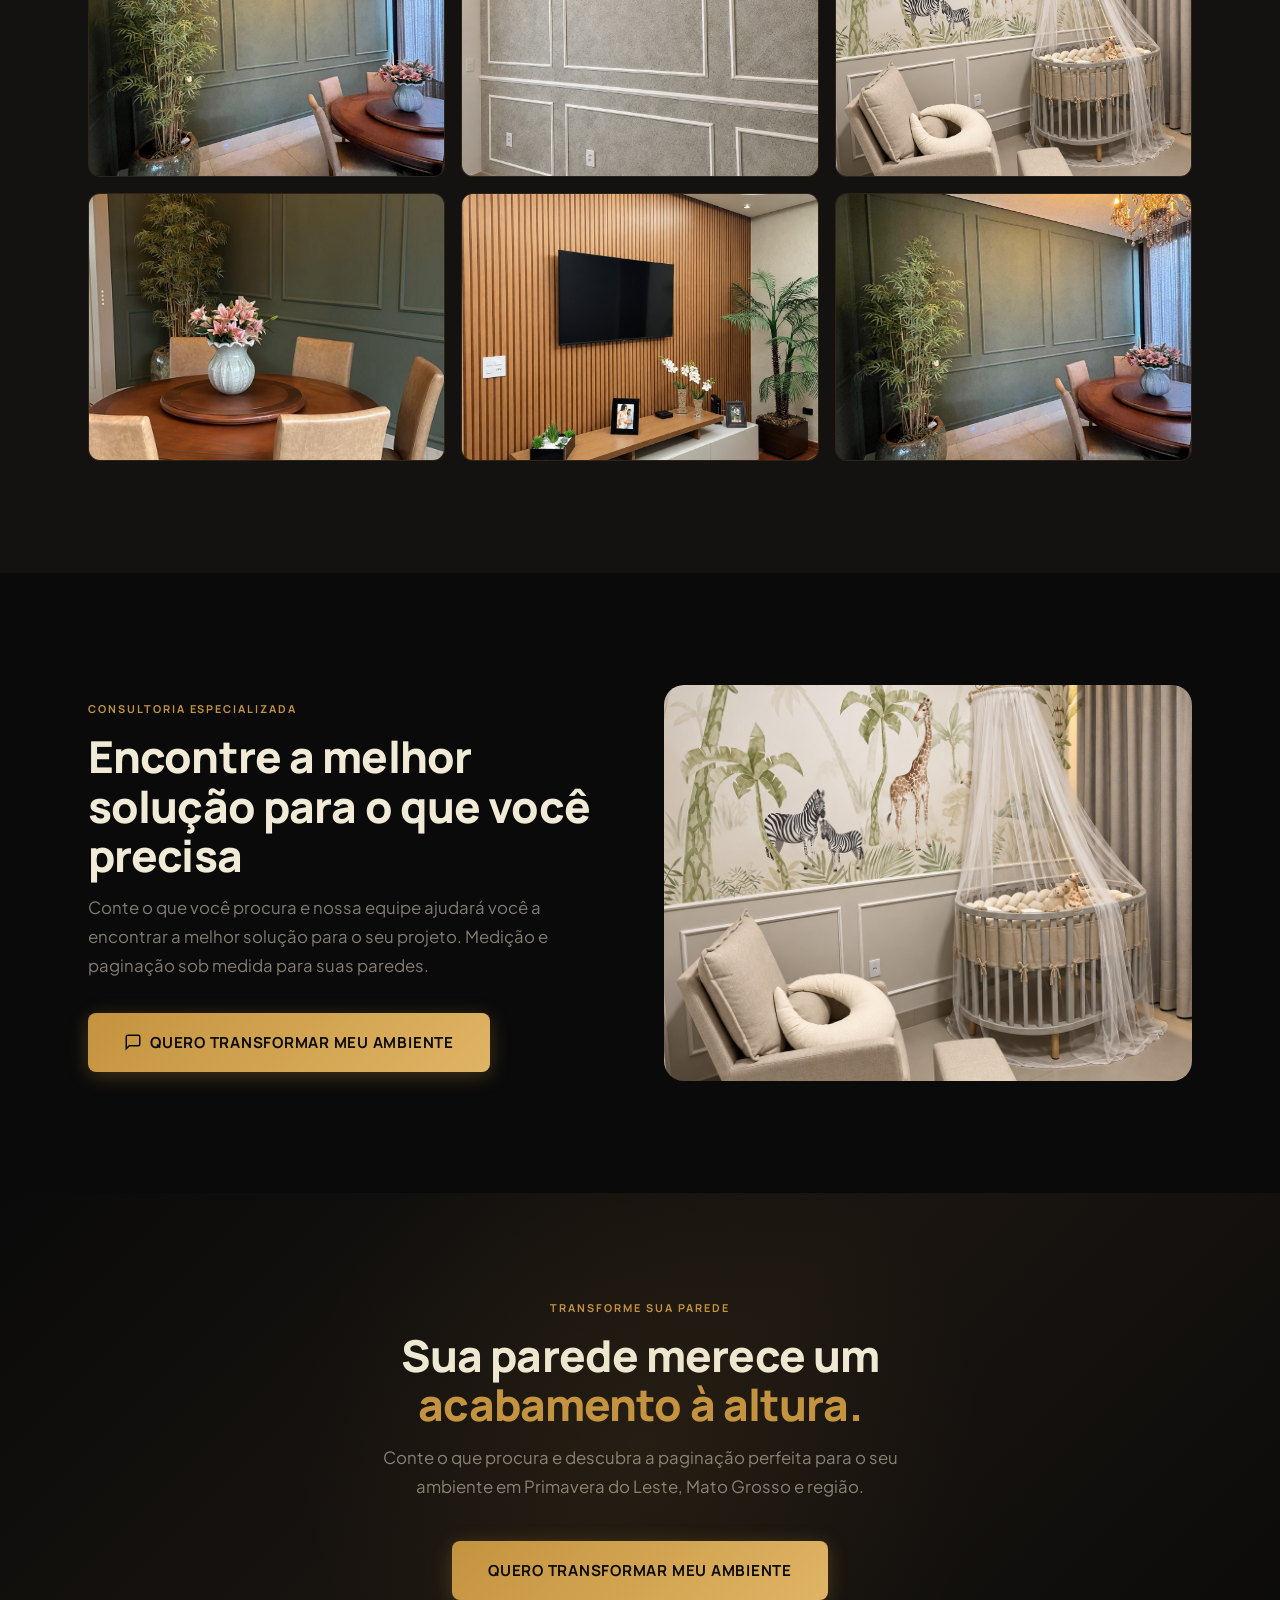
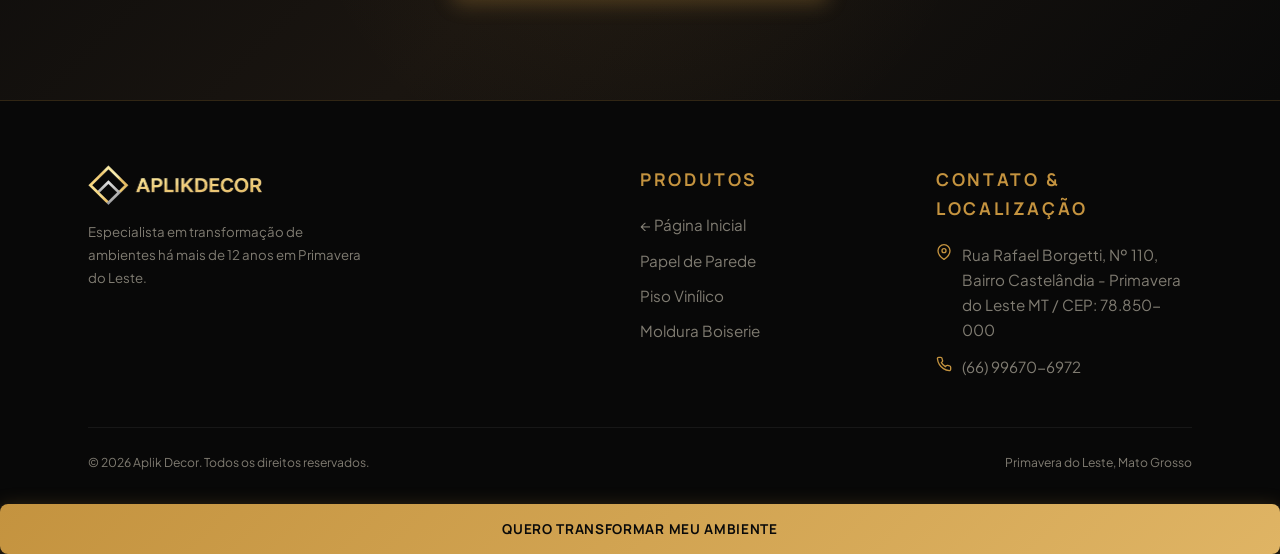
==== commit 4b892529: "feat(lps): aplicar atualizacao cirurgica de outubro/2026 nas 4 landing pages conforme briefing Julia" ====
--- a/boiserie.html
+++ b/boiserie.html
@@ -34,7 +34,10 @@
         <img src="images/logo-aplik-horizontal.png" alt="Aplik Decor" class="logo-img">
       </a>
 
-      <nav class="nav" aria-label="Navegação">
+                  <nav class="nav" aria-label="Navegação">
+        <a href="papel-de-parede.html">Papel de Parede</a>
+        <a href="piso-vinilico.html">Piso Vinílico</a>
+        <a href="boiserie.html" class="active">Moldura Boiserie</a>
         <a href="#o-que-e">O Que É</a>
         <a href="#modelos">Modelos</a>
         <a href="#projetos">Projetos</a>
@@ -54,6 +57,9 @@
 </header>
 
 <nav class="mobile-menu" id="mobile-menu" aria-label="Menu mobile">
+  <a href="papel-de-parede.html">Papel de Parede</a>
+  <a href="piso-vinilico.html">Piso Vinílico</a>
+  <a href="boiserie.html">Moldura Boiserie</a>
   <a href="#o-que-e">O Que É</a>
   <a href="#modelos">Modelos</a>
   <a href="#projetos">Projetos</a>
@@ -67,7 +73,7 @@
 ═══════════════════════════════════════ -->
 <section class="hero" aria-label="Moldura Boiserie Aplik Decor">
   <div class="hero-bg">
-    <img src="images/img29.jpeg" alt="Parede com moldura boiserie instalada" loading="eager" fetchpriority="high">
+    <img src="images/novas/capas/capa-moldura-boiserie.jpg" alt="Moldura Boiserie instalada pela Aplik Decor" class="capa-centralizada" loading="eager" fetchpriority="high">
   </div>
   <div class="hero-overlay"></div>
   <div class="hero-overlay-bottom"></div>
@@ -153,7 +159,7 @@
       </div>
       <div data-anim data-delay="2">
         <div class="img-frame zoomable" style="aspect-ratio:3/4">
-          <img src="images/img29.jpeg" alt="Boiserie marrom escuro instalado pela Aplik Decor" loading="lazy">
+          <img src="images/novas/capas/capa-moldura-boiserie.jpg" alt="Moldura Boiserie em destaque" class="capa-centralizada" loading="lazy">
           <div class="img-frame-deco"></div>
         </div>
       </div>
@@ -221,36 +227,36 @@
       <p class="section-sub" data-anim data-delay="3">Resultados finais entregues por nossa equipe. Clique para ampliar os detalhes das molduras.</p>
     </div>
 
-    <div class="gallery gallery-3" data-anim>
-      <div class="gitem ar-43 zoomable">
-        <img src="images/boiserie-projeto-01.jpg" alt="Recepção sofisticada com molduras boiserie pela Aplik Decor" loading="lazy">
-        <div class="gitem-overlay"></div>
-        <div class="gitem-label">Recepção com Molduras Boiserie Simétricas</div>
-      </div>
-      <div class="gitem ar-43 zoomable">
-        <img src="images/boiserie-projeto-02.jpg" alt="Escritório executivo com boiserie e acabamento refinado" loading="lazy">
-        <div class="gitem-overlay"></div>
-        <div class="gitem-label">Escritório Executivo, Boiserie & Detalhes Dourados</div>
-      </div>
-      <div class="gitem ar-43 zoomable">
-        <img src="images/boiserie-projeto-03.jpg" alt="Living e sala de espera com boiserie clássica" loading="lazy">
-        <div class="gitem-overlay"></div>
-        <div class="gitem-label">Living e Sala de Espera, Boiserie Clássica</div>
-      </div>
-      <div class="gitem ar-43 zoomable">
-        <img src="images/boiserie-projeto-04.jpg" alt="Painel boiserie elegante em parede curva" loading="lazy">
-        <div class="gitem-overlay"></div>
-        <div class="gitem-label">Painel Boiserie Clean com Sofá Curvo</div>
-      </div>
-      <div class="gitem ar-43 zoomable">
-        <img src="images/img29.jpeg" alt="Boiserie marrom escuro instalada em sala pela Aplik Decor" loading="lazy">
-        <div class="gitem-overlay"></div>
-        <div class="gitem-label">Boiserie Clássica, Tom Marrom Nobre</div>
-      </div>
-      <div class="gitem ar-43 zoomable">
-        <img src="images/img35.jpeg" alt="Quarto bebê com boiserie e papel safari" loading="lazy">
-        <div class="gitem-overlay"></div>
-        <div class="gitem-label">Boiserie e Safari, Quarto Infantil</div>
+            <div class="gallery gallery-3" data-anim>
+      <div class="gitem ar-43 zoomable">
+        <img src="images/novas/projetos/boiserie/boiserie-01-painel-geometrico.jpg" alt="Moldura boiserie painel geométrico moderno instalado pela Aplik Decor" loading="lazy">
+        <div class="gitem-overlay"></div>
+        <div class="gitem-label">Moldura Boiserie • Painel Geométrico Moderno</div>
+      </div>
+      <div class="gitem ar-43 zoomable">
+        <img src="images/novas/projetos/boiserie/boiserie-02-com-papel-liquido.jpg" alt="Moldura boiserie combinada com papel líquido" loading="lazy">
+        <div class="gitem-overlay"></div>
+        <div class="gitem-label">Moldura Boiserie • Boiserie com Papel Líquido</div>
+      </div>
+      <div class="gitem ar-43 zoomable">
+        <img src="images/novas/projetos/boiserie/boiserie-03-personalizado-luxo.jpg" alt="Moldura boiserie em painel de alto padrão de luxo" loading="lazy">
+        <div class="gitem-overlay"></div>
+        <div class="gitem-label">Moldura Boiserie • Painel de Alto Padrão</div>
+      </div>
+      <div class="gitem ar-43 zoomable">
+        <img src="images/novas/projetos/boiserie/boiserie-04-classico-sala.jpg" alt="Moldura boiserie estilo clássico para sala nobre" loading="lazy">
+        <div class="gitem-overlay"></div>
+        <div class="gitem-label">Moldura Boiserie • Estilo Clássico Sala</div>
+      </div>
+      <div class="gitem ar-43 zoomable">
+        <img src="images/novas/projetos/boiserie/boiserie-05-com-ripado.jpg" alt="Composição sofisticada de boiserie com ripado" loading="lazy">
+        <div class="gitem-overlay"></div>
+        <div class="gitem-label">Moldura Boiserie • Composição com Ripado</div>
+      </div>
+      <div class="gitem ar-43 zoomable">
+        <img src="images/novas/projetos/boiserie/boiserie-06-quarto-bebe.jpg" alt="Moldura boiserie em quarto de bebê encantador" loading="lazy">
+        <div class="gitem-overlay"></div>
+        <div class="gitem-label">Moldura Boiserie • Quarto de Bebê</div>
       </div>
     </div>
   </div>
@@ -276,7 +282,7 @@
       </div>
       <div data-anim data-delay="2">
         <div class="img-frame zoomable" style="aspect-ratio:4/3">
-          <img src="images/img35.jpeg" alt="Parede com Boiserie" loading="lazy">
+          <img src="images/novas/projetos/boiserie/boiserie-03-personalizado-luxo.jpg" alt="Parede com Boiserie" loading="lazy">
           <div class="img-frame-deco"></div>
         </div>
       </div>
@@ -306,28 +312,34 @@
         <a href="index.html" class="logo">
           <img src="images/logo-aplik-horizontal.png" alt="Aplik Decor" class="logo-img">
         </a>
-        <p>Especialistas em transformação de ambientes há mais de 10 anos em Primavera do Leste, Mato Grosso e região.</p>
+        <p>Especialista em transformação de ambientes há mais de 12 anos em Primavera do Leste.</p>
       </div>
       <div>
-        <div class="footer-title">Outros Produtos</div>
+        <div class="footer-title">Produtos</div>
         <div class="footer-links">
           <a href="index.html">← Página Inicial</a>
+          <a href="papel-de-parede.html" data-cta="papel">Papel de Parede</a>
           <a href="piso-vinilico.html" data-cta="piso">Piso Vinílico</a>
-          <a href="papel-de-parede.html" data-cta="papel">Papel de Parede</a>
+          <a href="boiserie.html" data-cta="boiserie">Moldura Boiserie</a>
         </div>
       </div>
       <div>
-        <div class="footer-title">Contato</div>
+        <div class="footer-title">Contato & Localização</div>
         <div class="footer-contact">
           <div class="footer-contact-item">
             <svg width="16" height="16" viewBox="0 0 24 24" fill="none" stroke="currentColor" stroke-width="2" aria-hidden="true"><path d="M21 10c0 7-9 13-9 13s-9-6-9-13a9 9 0 0 1 18 0z"/><circle cx="12" cy="10" r="3"/></svg>
-            <span>Primavera do Leste, Mato Grosso e região</span>
+            <p>Rua Rafael Borgetti, Nº 110, Bairro Castelândia - Primavera do Leste MT / CEP: 78.850-000</p>
+          </div>
+          <div class="footer-contact-item">
+            <svg width="16" height="16" viewBox="0 0 24 24" fill="none" stroke="currentColor" stroke-width="2" aria-hidden="true"><path d="M22 16.92v3a2 2 0 0 1-2.18 2 19.79 19.79 0 0 1-8.63-3.07 19.5 19.5 0 0 1-6-6 19.79 19.79 0 0 1-3.07-8.67A2 2 0 0 1 4.11 2h3a2 2 0 0 1 2 1.72 12.84 12.84 0 0 0 .7 2.81 2 2 0 0 1-.45 2.11L8.09 9.91a16 16 0 0 0 6 6l1.27-1.27a2 2 0 0 1 2.11-.45 12.84 12.84 0 0 0 2.81.7A2 2 0 0 1 22 16.92z"/></svg>
+            <p><a href="tel:66996706972" style="color:inherit">(66) 99670-6972</a></p>
           </div>
         </div>
       </div>
     </div>
     <div class="footer-bottom">
       <span>© 2026 Aplik Decor. Todos os direitos reservados.</span>
+      <span>Primavera do Leste, Mato Grosso</span>
     </div>
   </div>
 </footer>
--- a/style.css
+++ b/style.css
@@ -15,9 +15,11 @@
   --preto-card2:  #1C1916;
   --dourado:      #C4933F;
   --dourado-light:#DFB464;
+  --dourado-claro:#DFB464;
   --dourado-dark: #9A6E28;
   --dourado-pale: rgba(196,147,63,.10);
   --dourado-borda:rgba(196,147,63,.22);
+  --dourado-gradiente: linear-gradient(135deg, #DFB464, #C4933F);
   --creme:        #F0EAD6;
   --creme-escuro: #C8BFA8;
   --texto:        #EDE7D3;
@@ -1573,7 +1575,7 @@
    ========================================================================== */
 .section-about {
   position: relative;
-  background: linear-gradient(180deg, var(--bg-card) 0%, rgba(10, 10, 10, 0.95) 100%);
+  background: linear-gradient(180deg, var(--preto-card) 0%, rgba(10, 10, 10, 0.95) 100%);
   border-top: 1px solid rgba(200, 169, 110, 0.15);
   border-bottom: 1px solid rgba(200, 169, 110, 0.15);
   padding: 96px 0;
@@ -1634,6 +1636,7 @@
   color: var(--dourado-claro);
   background: var(--dourado-gradiente);
   -webkit-background-clip: text;
+  background-clip: text;
   -webkit-text-fill-color: transparent;
 }
 
@@ -1789,4 +1792,41 @@
   }
 }
 
-
+/* ==============================================================================
+   AJUSTES OUTUBRO 2026 - BRIEFING JULIANA
+   ============================================================================== */
+/* FAQ Amarelo e Caixa Alta */
+#faq .section-title {
+  color: #e5a93c !important;
+  text-transform: uppercase !important;
+}
+
+/* Centralização das Capas de Projetos */
+.capa-centralizada, .gitem-capa img {
+  object-position: center center !important;
+  object-fit: cover !important;
+}
+
+/* Aumento de fonte dos Diferenciais */
+.why-card h3, .why-item h3, .why-title {
+  font-size: 1.15rem !important;
+  letter-spacing: 0.5px;
+  text-transform: uppercase;
+}
+
+/* Aumento de fonte do Rodapé */
+.footer-col h4, .footer-title {
+  font-size: 1.1rem !important;
+}
+
+.footer-links a, .footer-contact p, .footer-contact span, .footer-contact-item span, .footer-contact-item p {
+  font-size: 0.95rem !important;
+}
+
+/* Ajuste responsivo dos Depoimentos (5 cards) */
+@media (min-width: 992px) {
+  .testimonials-grid {
+    grid-template-columns: repeat(auto-fit, minmax(320px, 1fr));
+  }
+}
+
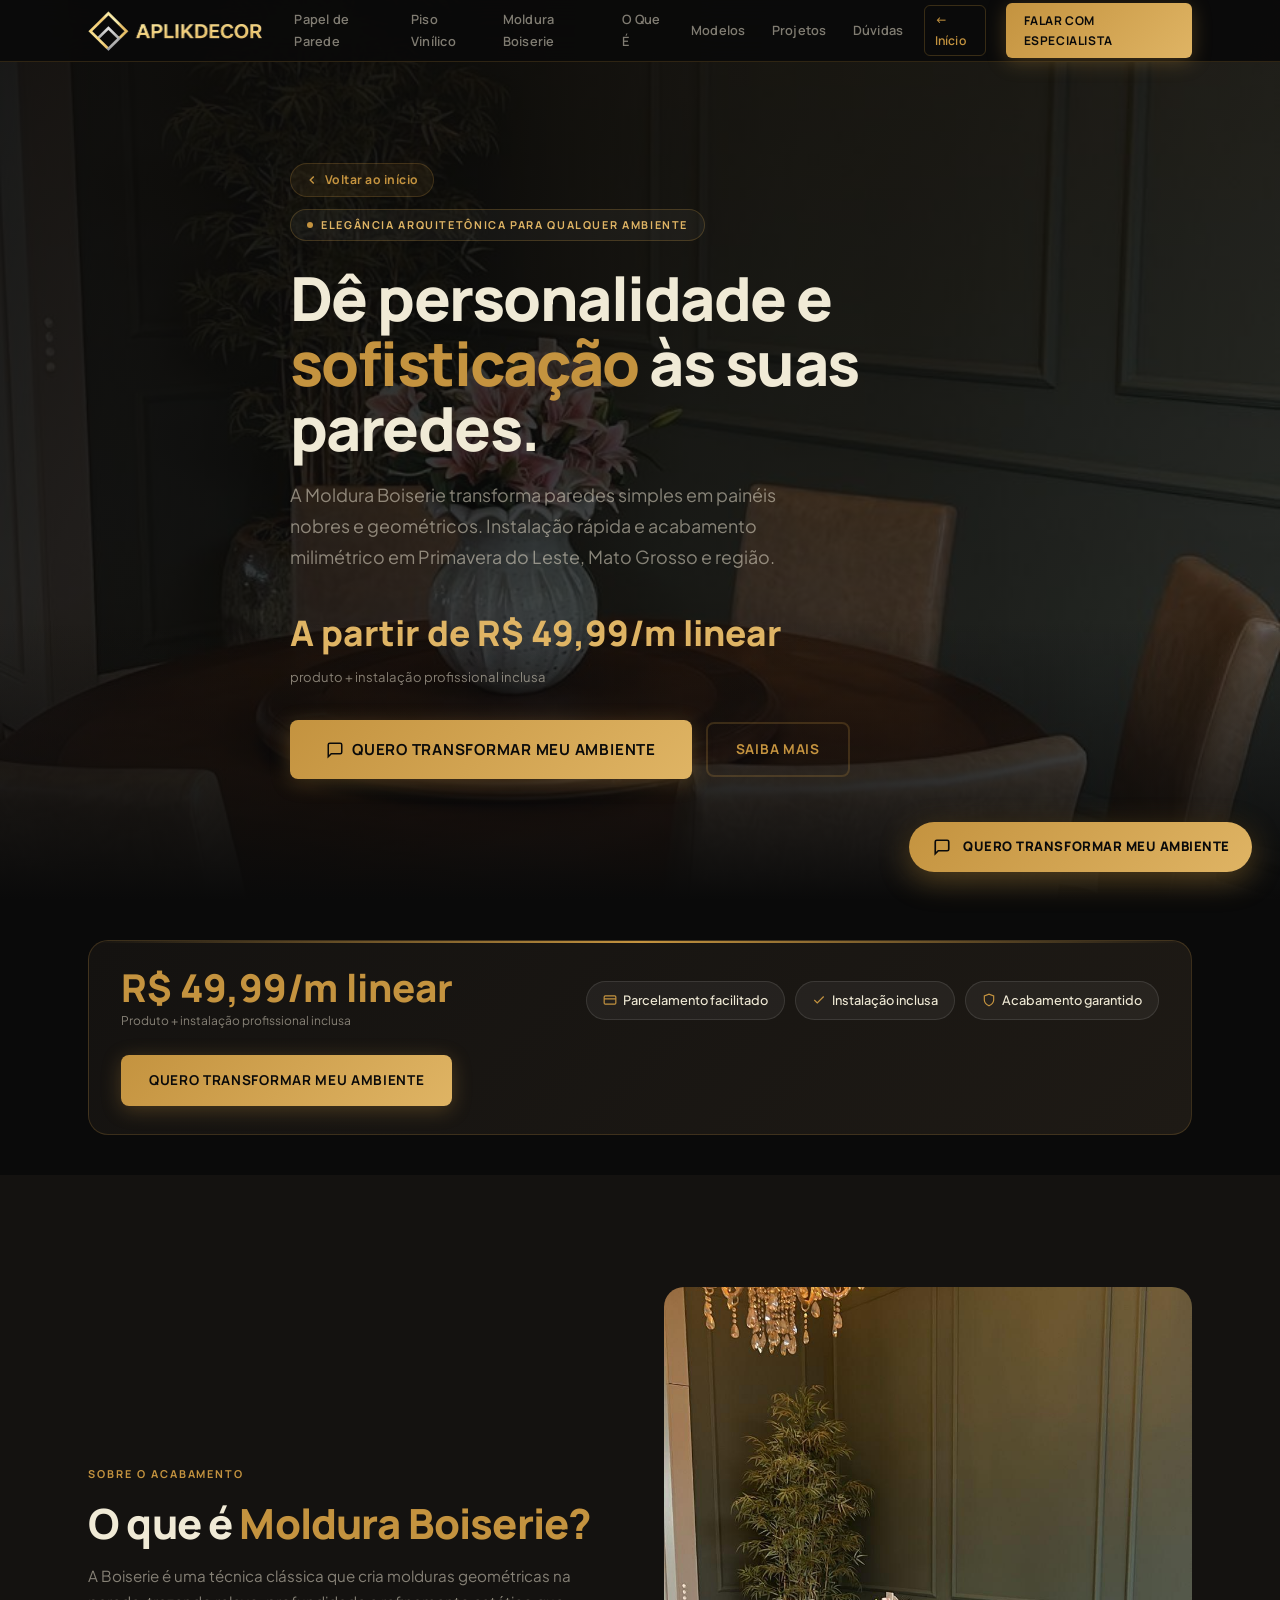
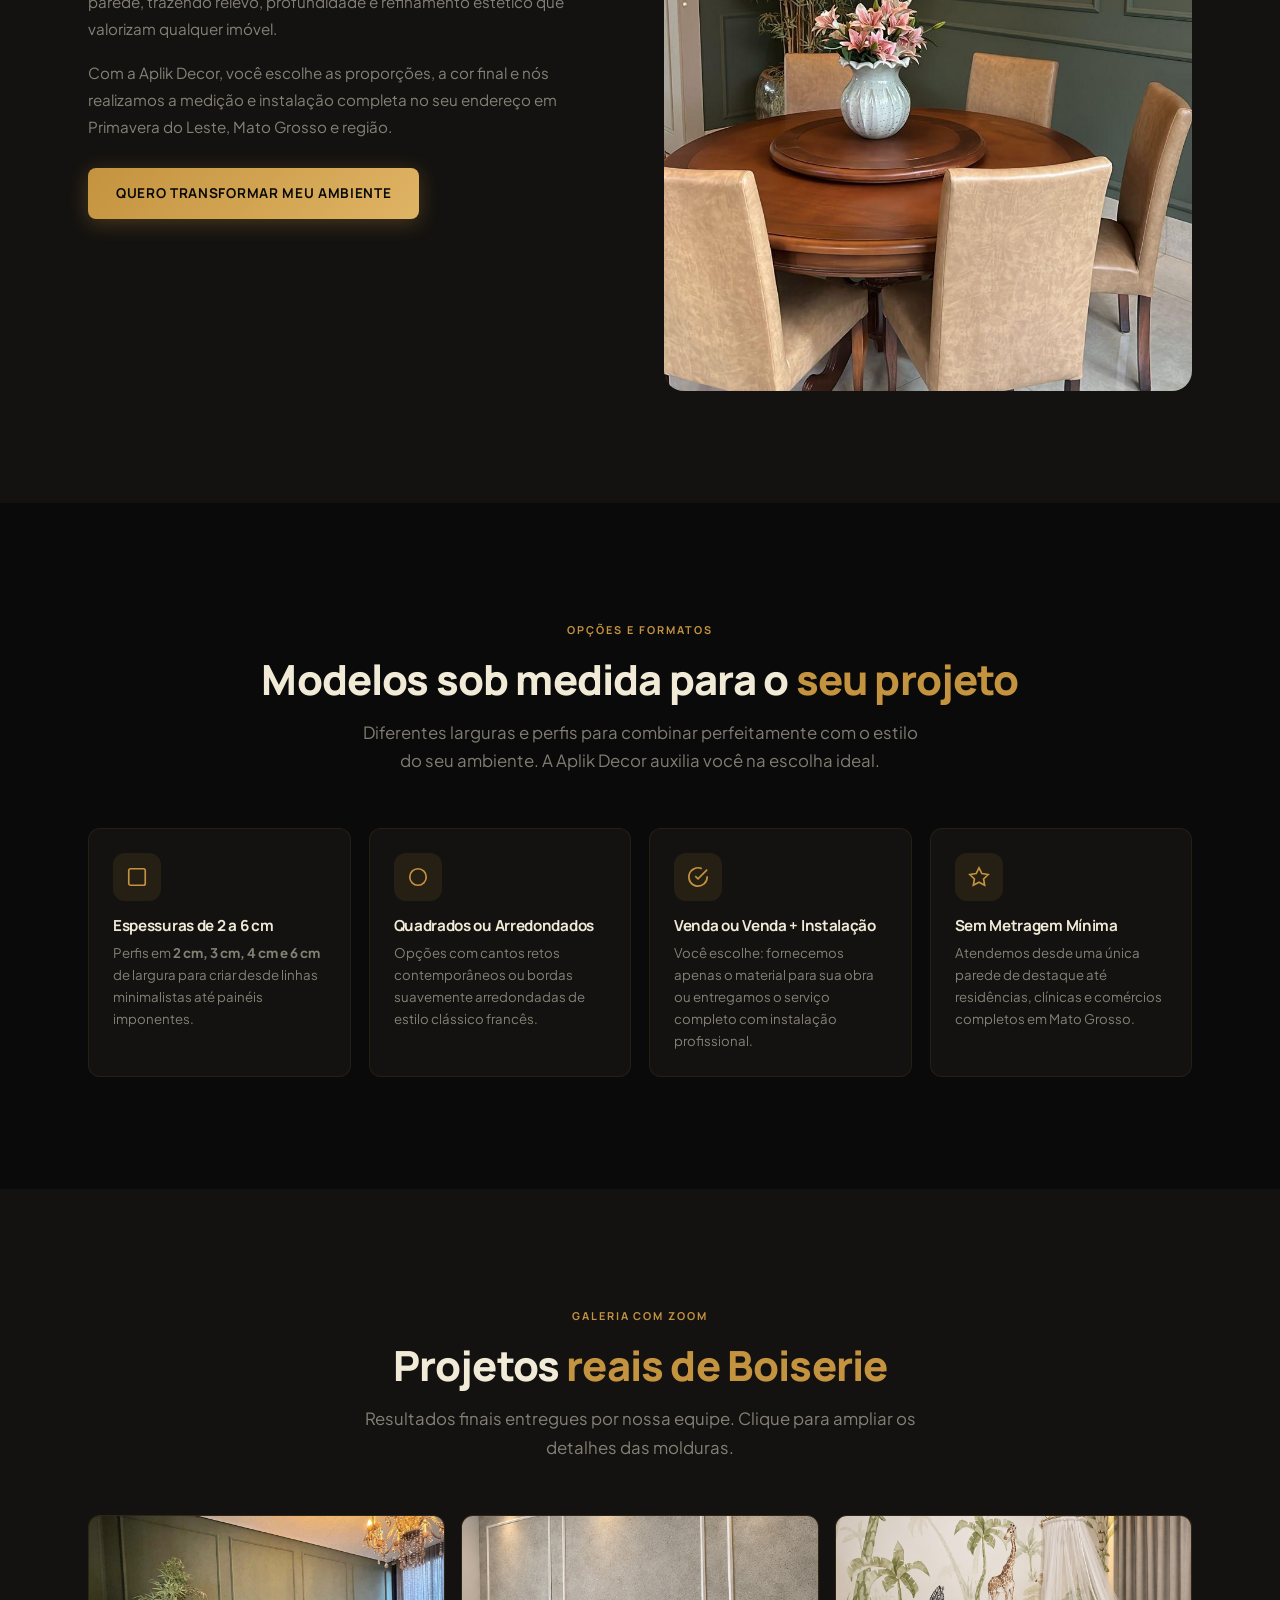
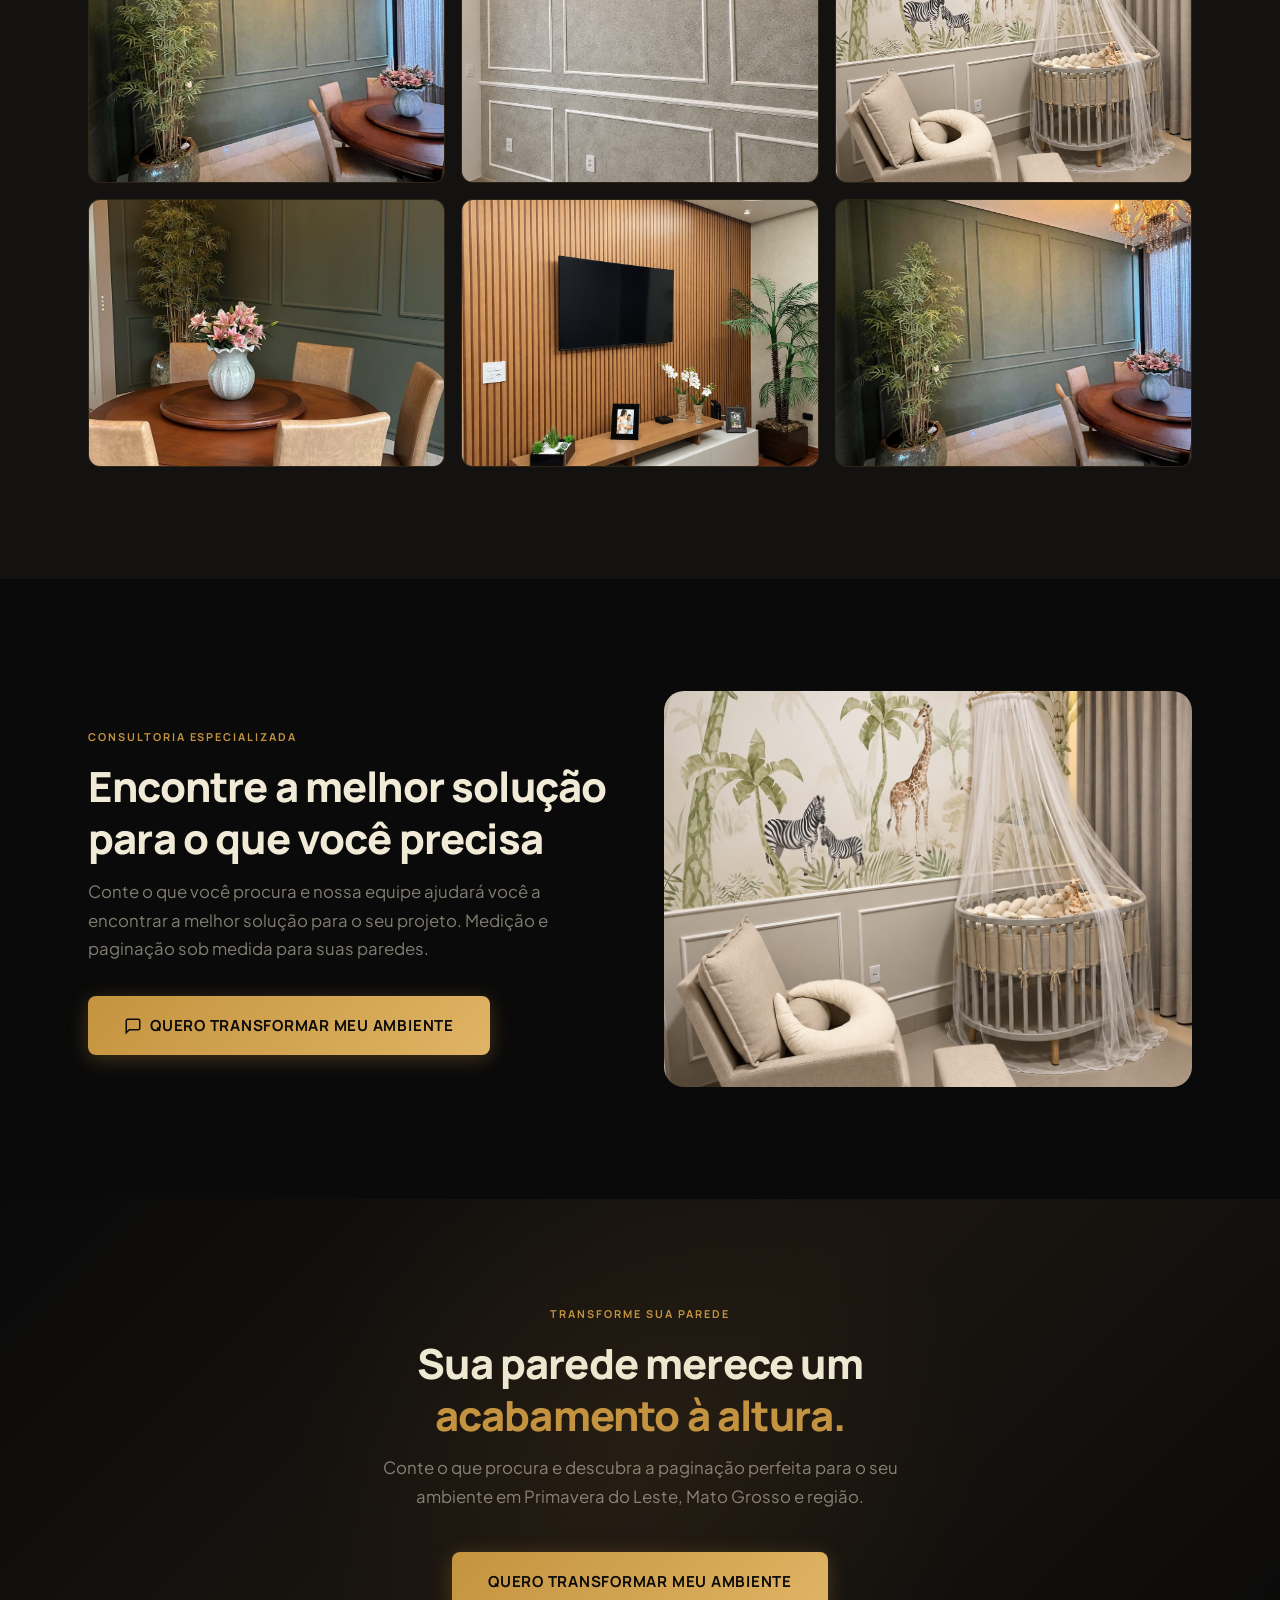
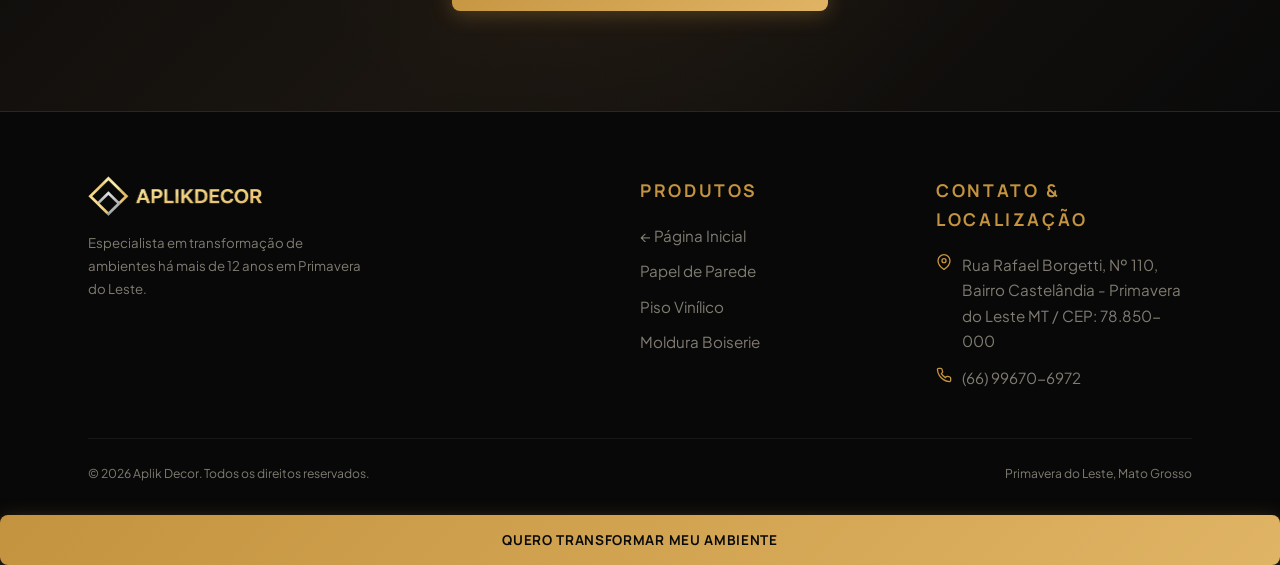
==== commit d703f9f3: "fix(lps): endereco exato no card, whatsapp 66 99670-6972, correcao de duplicidade no piso e titulos " ====
--- a/boiserie.html
+++ b/boiserie.html
@@ -34,7 +34,7 @@
         <img src="images/logo-aplik-horizontal.png" alt="Aplik Decor" class="logo-img">
       </a>
 
-                  <nav class="nav" aria-label="Navegação">
+                        <nav class="nav" aria-label="Navegação">
         <a href="papel-de-parede.html">Papel de Parede</a>
         <a href="piso-vinilico.html">Piso Vinílico</a>
         <a href="boiserie.html" class="active">Moldura Boiserie</a>
@@ -227,7 +227,7 @@
       <p class="section-sub" data-anim data-delay="3">Resultados finais entregues por nossa equipe. Clique para ampliar os detalhes das molduras.</p>
     </div>
 
-            <div class="gallery gallery-3" data-anim>
+                <div class="gallery gallery-3" data-anim>
       <div class="gitem ar-43 zoomable">
         <img src="images/novas/projetos/boiserie/boiserie-01-painel-geometrico.jpg" alt="Moldura boiserie painel geométrico moderno instalado pela Aplik Decor" loading="lazy">
         <div class="gitem-overlay"></div>
@@ -355,7 +355,7 @@
 <!-- STICKY MOBILE BOTTOM BAR (100% Formulário) -->
 <div class="mobile-sticky-bar" id="mobile-sticky-bar" aria-label="Ação de conversão">
   <div class="mobile-sticky-inner">
-    <a href="https://form.respondi.app/ZEn7u8cu" target="_blank" rel="noopener noreferrer" class="btn btn-gold" style="width:100%" data-cta="form">Quero Transformar Meu Ambiente</a>
+    <a href="https://wa.me/5566996706972?text=Ol%C3%A1!%20Gostaria%20de%20um%20or%C3%A7amento%20para%20Moldura%20Boiserie." target="_blank" rel="noopener noreferrer" class="btn btn-gold" style="width:100%" data-cta="form">Quero Transformar Meu Ambiente</a>
   </div>
 </div>
 
--- a/style.css
+++ b/style.css
@@ -1830,3 +1830,31 @@
   }
 }
 
+/* ==============================================================================
+   AJUSTES 04/10/2026 - TÍTULOS EM LINHA ÚNICA SEM QUEBRA EM AMARELO
+   ============================================================================== */
+.section-title {
+  font-size: clamp(1.35rem, 3.8vw, 2.6rem);
+  line-height: 1.25;
+}
+
+@media (max-width: 768px) {
+  .section-title {
+    font-size: clamp(1.18rem, 5.2vw, 1.65rem) !important;
+    line-height: 1.25 !important;
+  }
+}
+
+@media (max-width: 480px) {
+  .section-title {
+    font-size: clamp(1.08rem, 4.8vw, 1.45rem) !important;
+    line-height: 1.25 !important;
+  }
+}
+
+.section-title .gold,
+.section-title .text-yellow {
+  white-space: nowrap !important;
+  display: inline-block;
+}
+
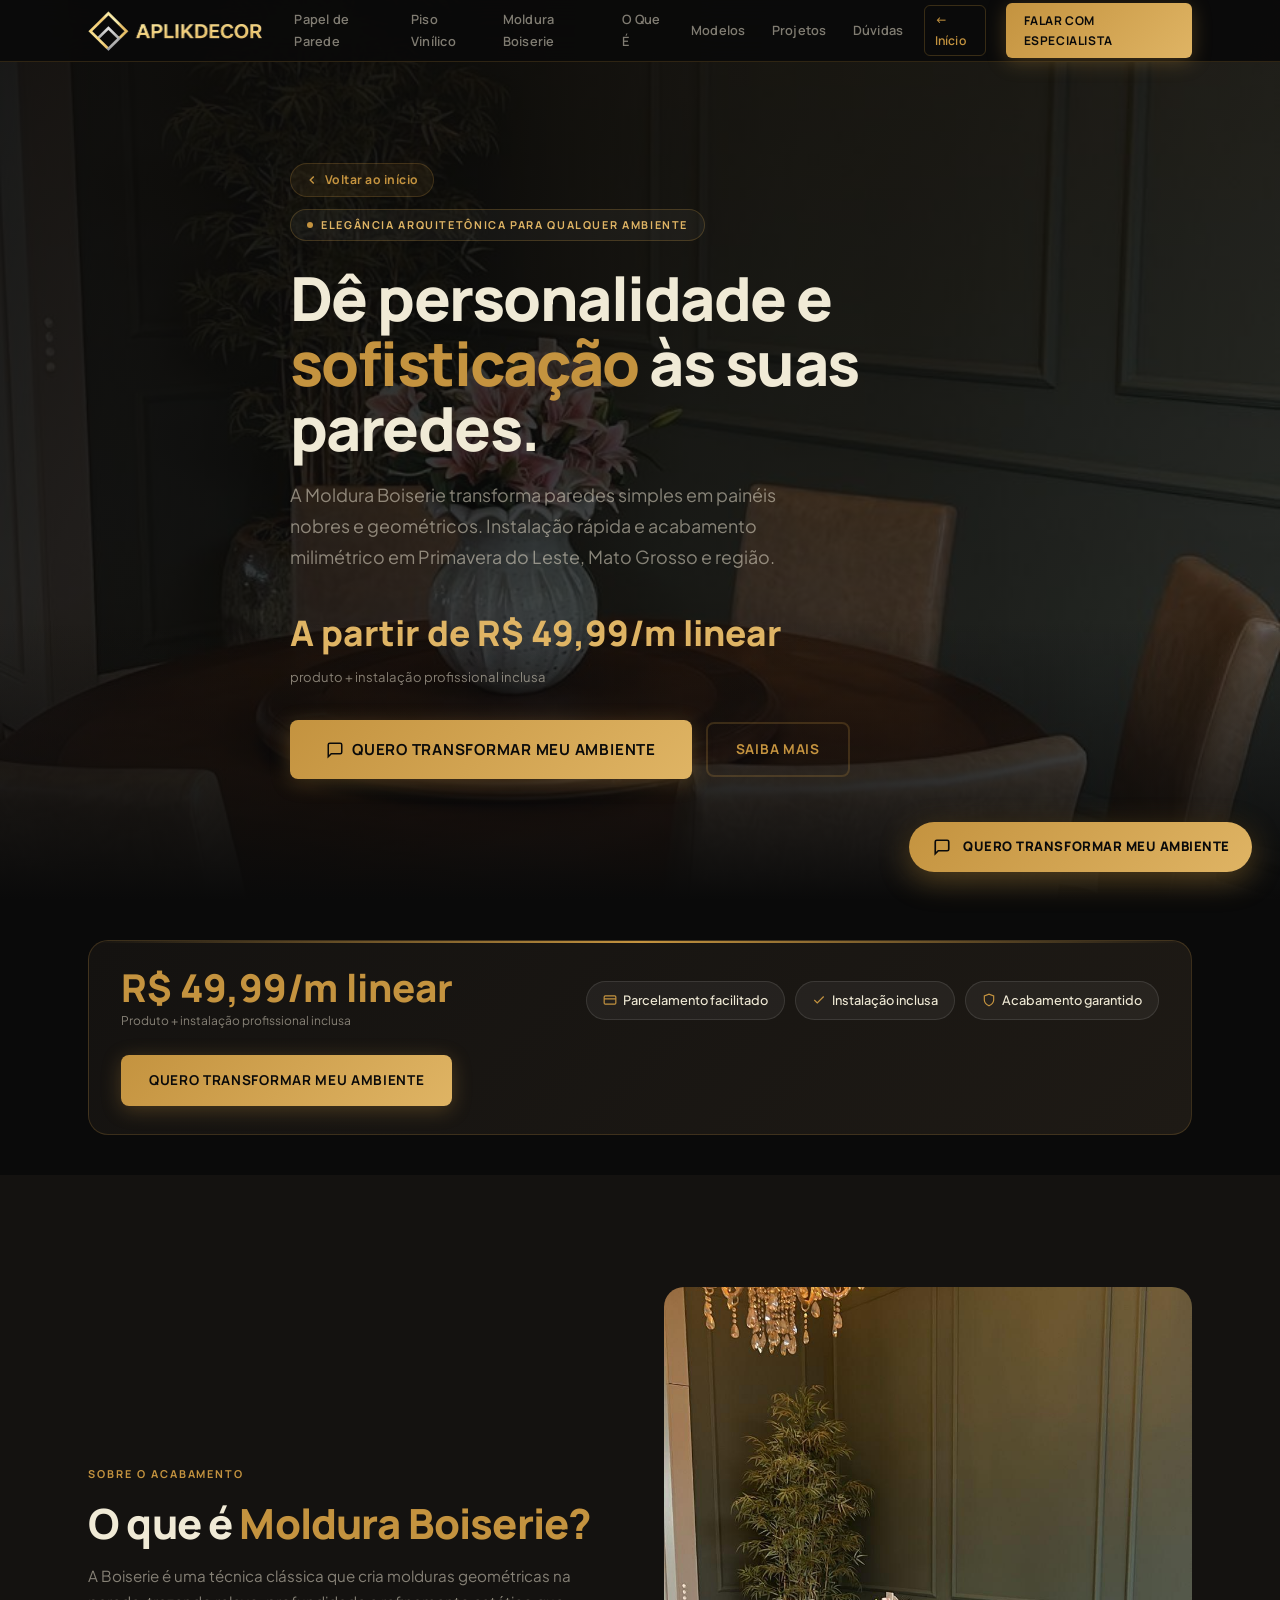
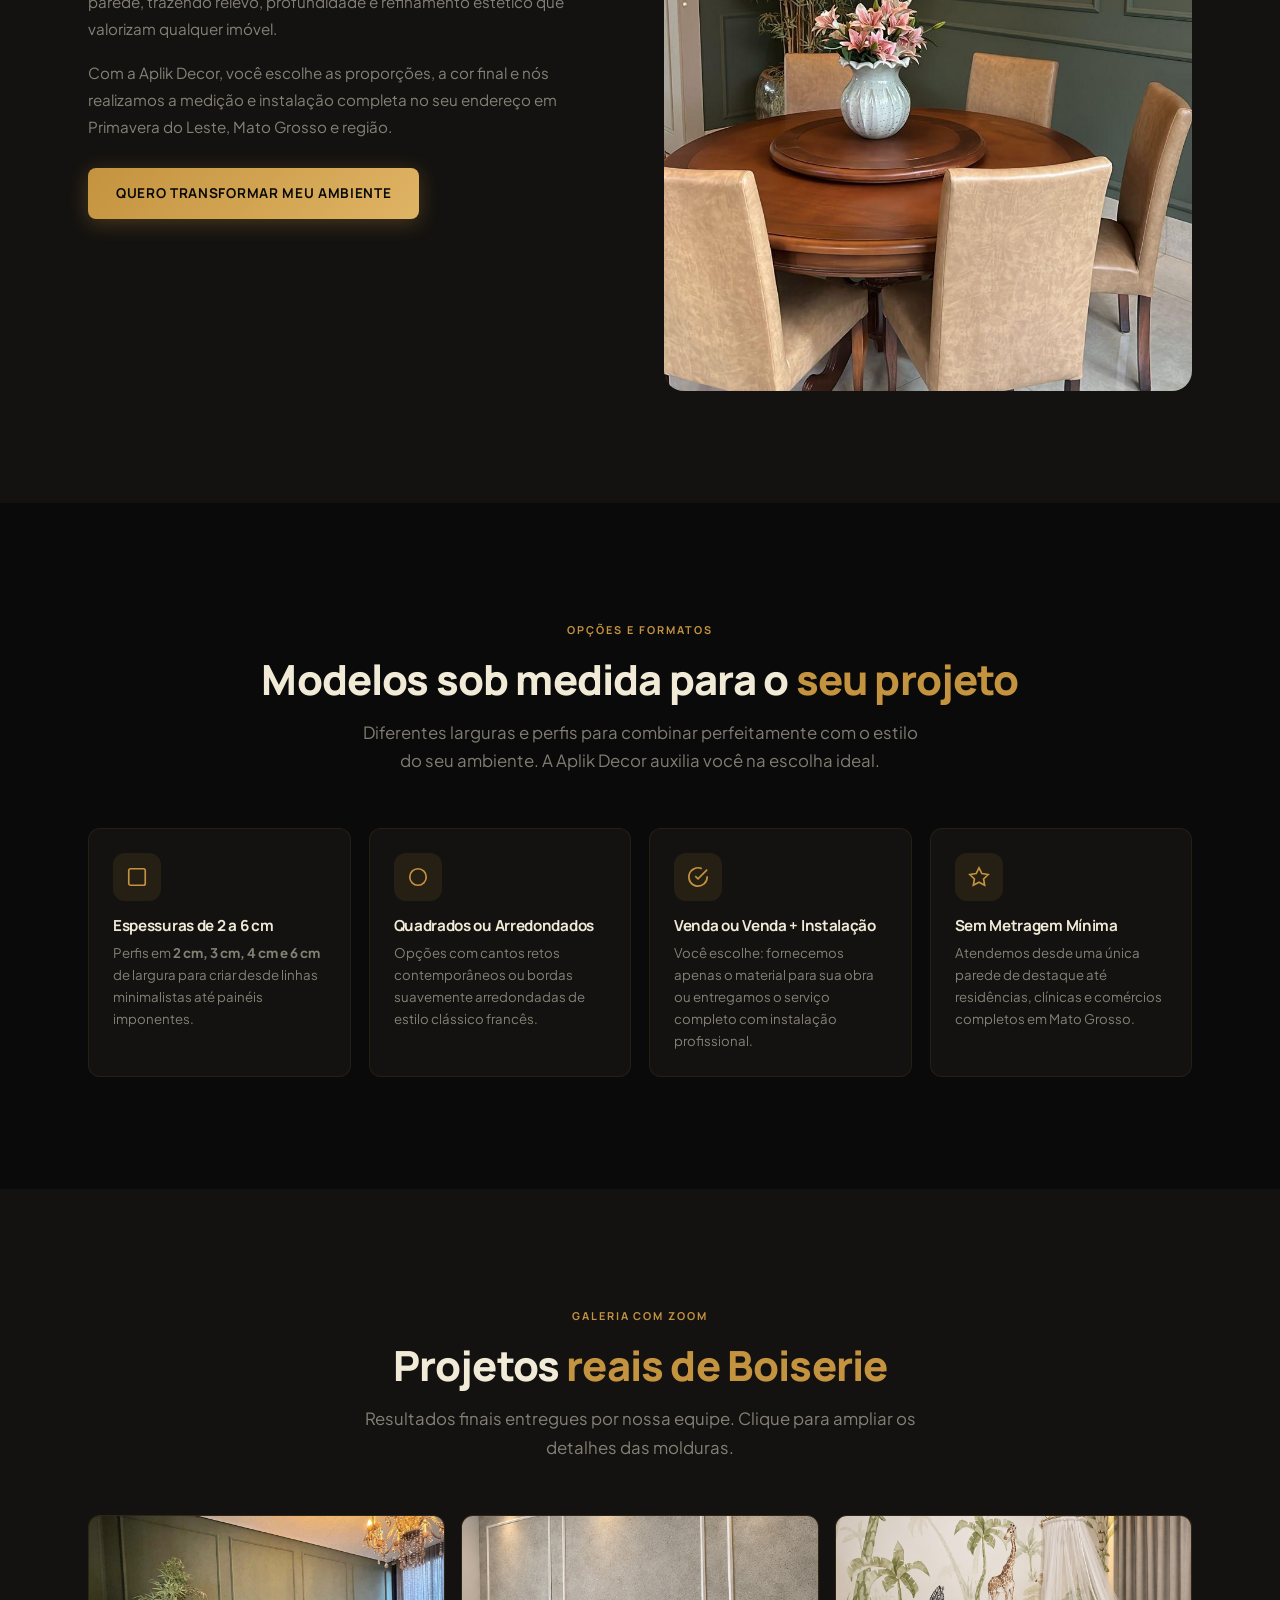
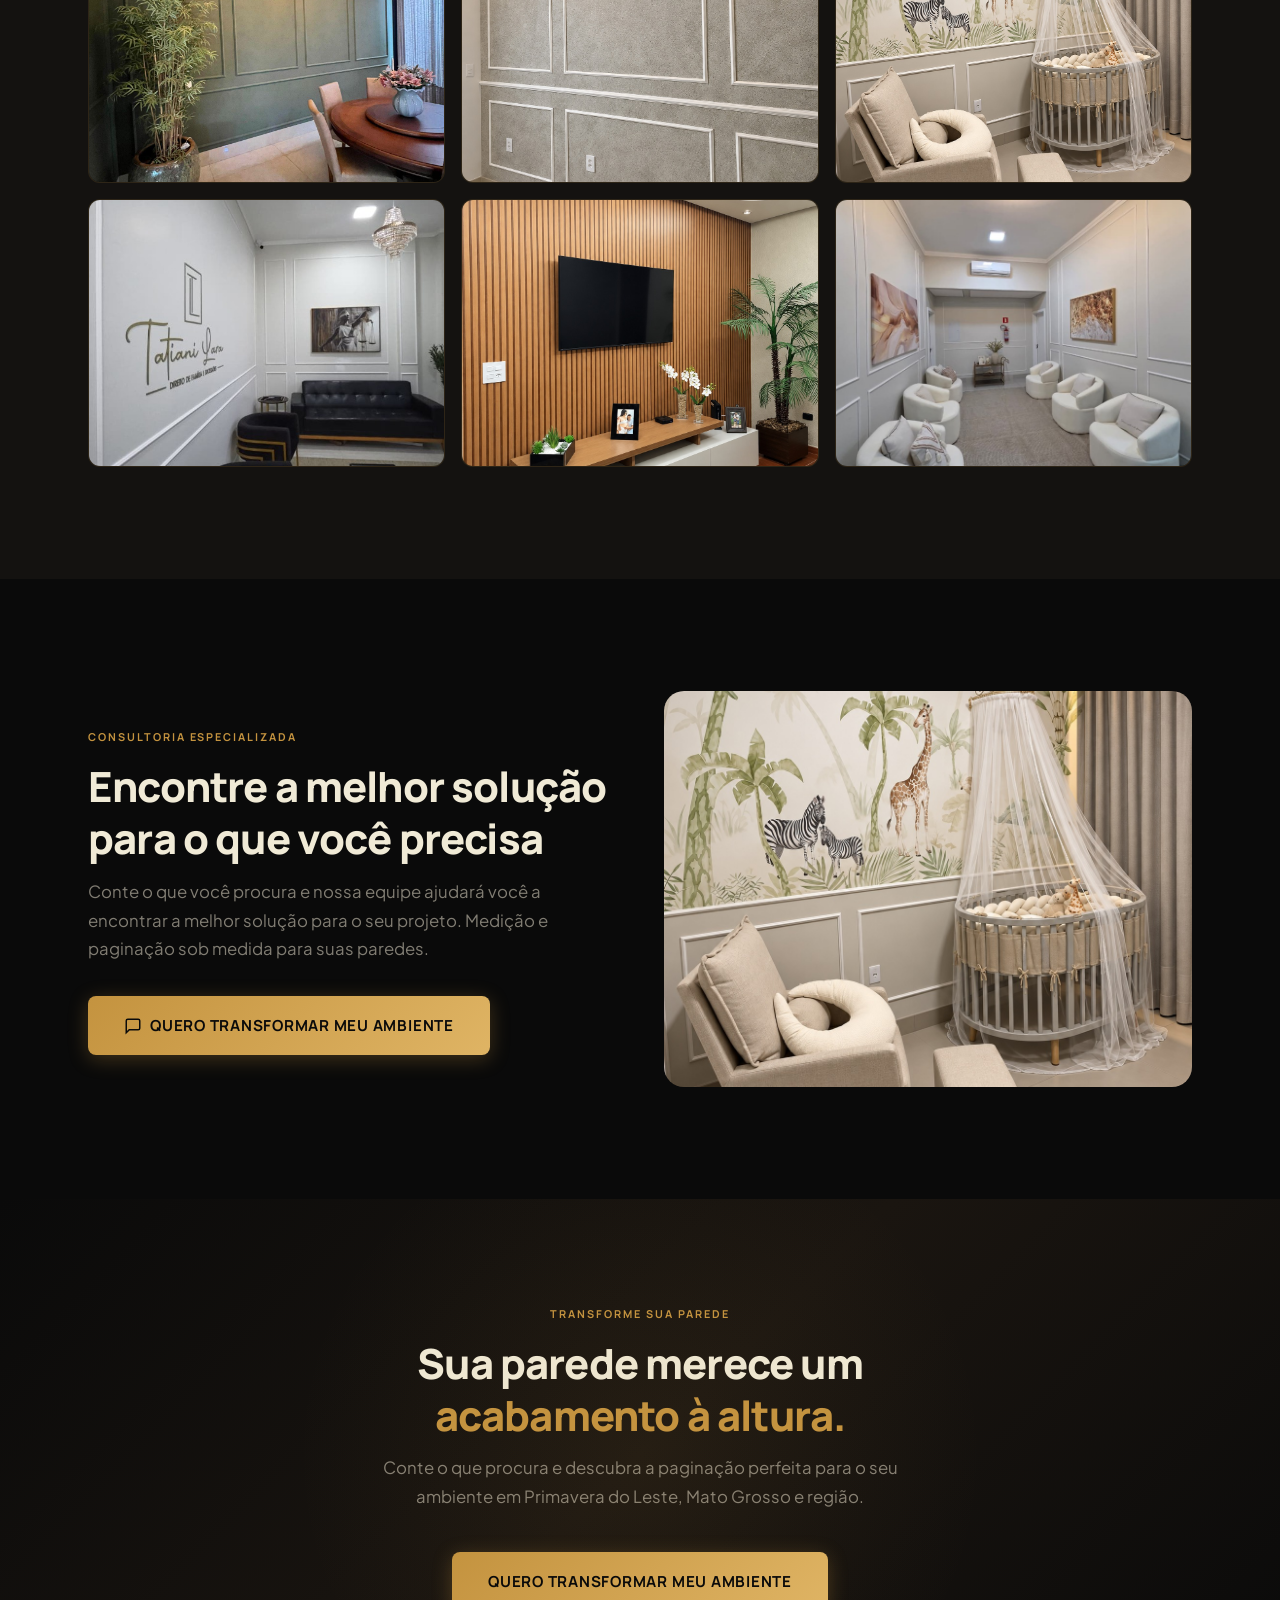
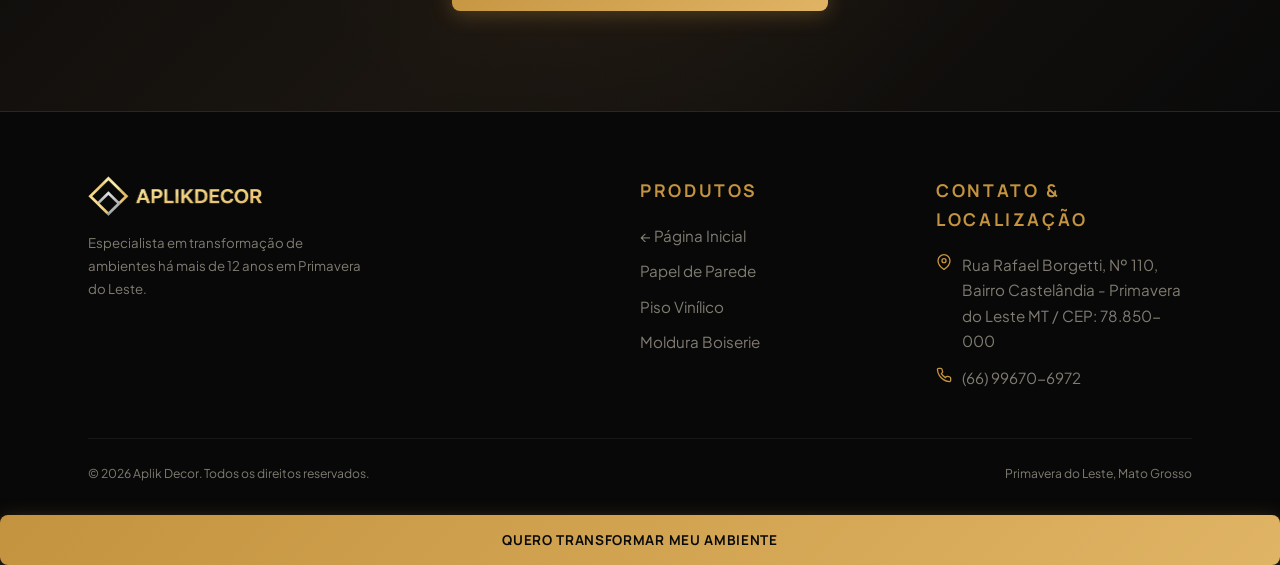
==== commit 1627d759: "fix(boiserie): substituir fotos duplicadas por recepcao executiva e sala de espera lounge" ====
--- a/boiserie.html
+++ b/boiserie.html
@@ -244,9 +244,9 @@
         <div class="gitem-label">Moldura Boiserie • Painel de Alto Padrão</div>
       </div>
       <div class="gitem ar-43 zoomable">
-        <img src="images/novas/projetos/boiserie/boiserie-04-classico-sala.jpg" alt="Moldura boiserie estilo clássico para sala nobre" loading="lazy">
-        <div class="gitem-overlay"></div>
-        <div class="gitem-label">Moldura Boiserie • Estilo Clássico Sala</div>
+        <img src="images/novas/projetos/boiserie/boiserie-04-recepcao-escritorio.jpg" alt="Moldura boiserie instalada em recepção e escritório corporativo" loading="lazy">
+        <div class="gitem-overlay"></div>
+        <div class="gitem-label">Moldura Boiserie • Recepção & Escritório</div>
       </div>
       <div class="gitem ar-43 zoomable">
         <img src="images/novas/projetos/boiserie/boiserie-05-com-ripado.jpg" alt="Composição sofisticada de boiserie com ripado" loading="lazy">
@@ -254,9 +254,9 @@
         <div class="gitem-label">Moldura Boiserie • Composição com Ripado</div>
       </div>
       <div class="gitem ar-43 zoomable">
-        <img src="images/novas/projetos/boiserie/boiserie-06-quarto-bebe.jpg" alt="Moldura boiserie em quarto de bebê encantador" loading="lazy">
-        <div class="gitem-overlay"></div>
-        <div class="gitem-label">Moldura Boiserie • Quarto de Bebê</div>
+        <img src="images/novas/projetos/boiserie/boiserie-06-sala-espera-lounge.jpg" alt="Moldura boiserie clássica instalada em sala de espera e lounge elegante" loading="lazy">
+        <div class="gitem-overlay"></div>
+        <div class="gitem-label">Moldura Boiserie • Sala de Espera & Lounge</div>
       </div>
     </div>
   </div>
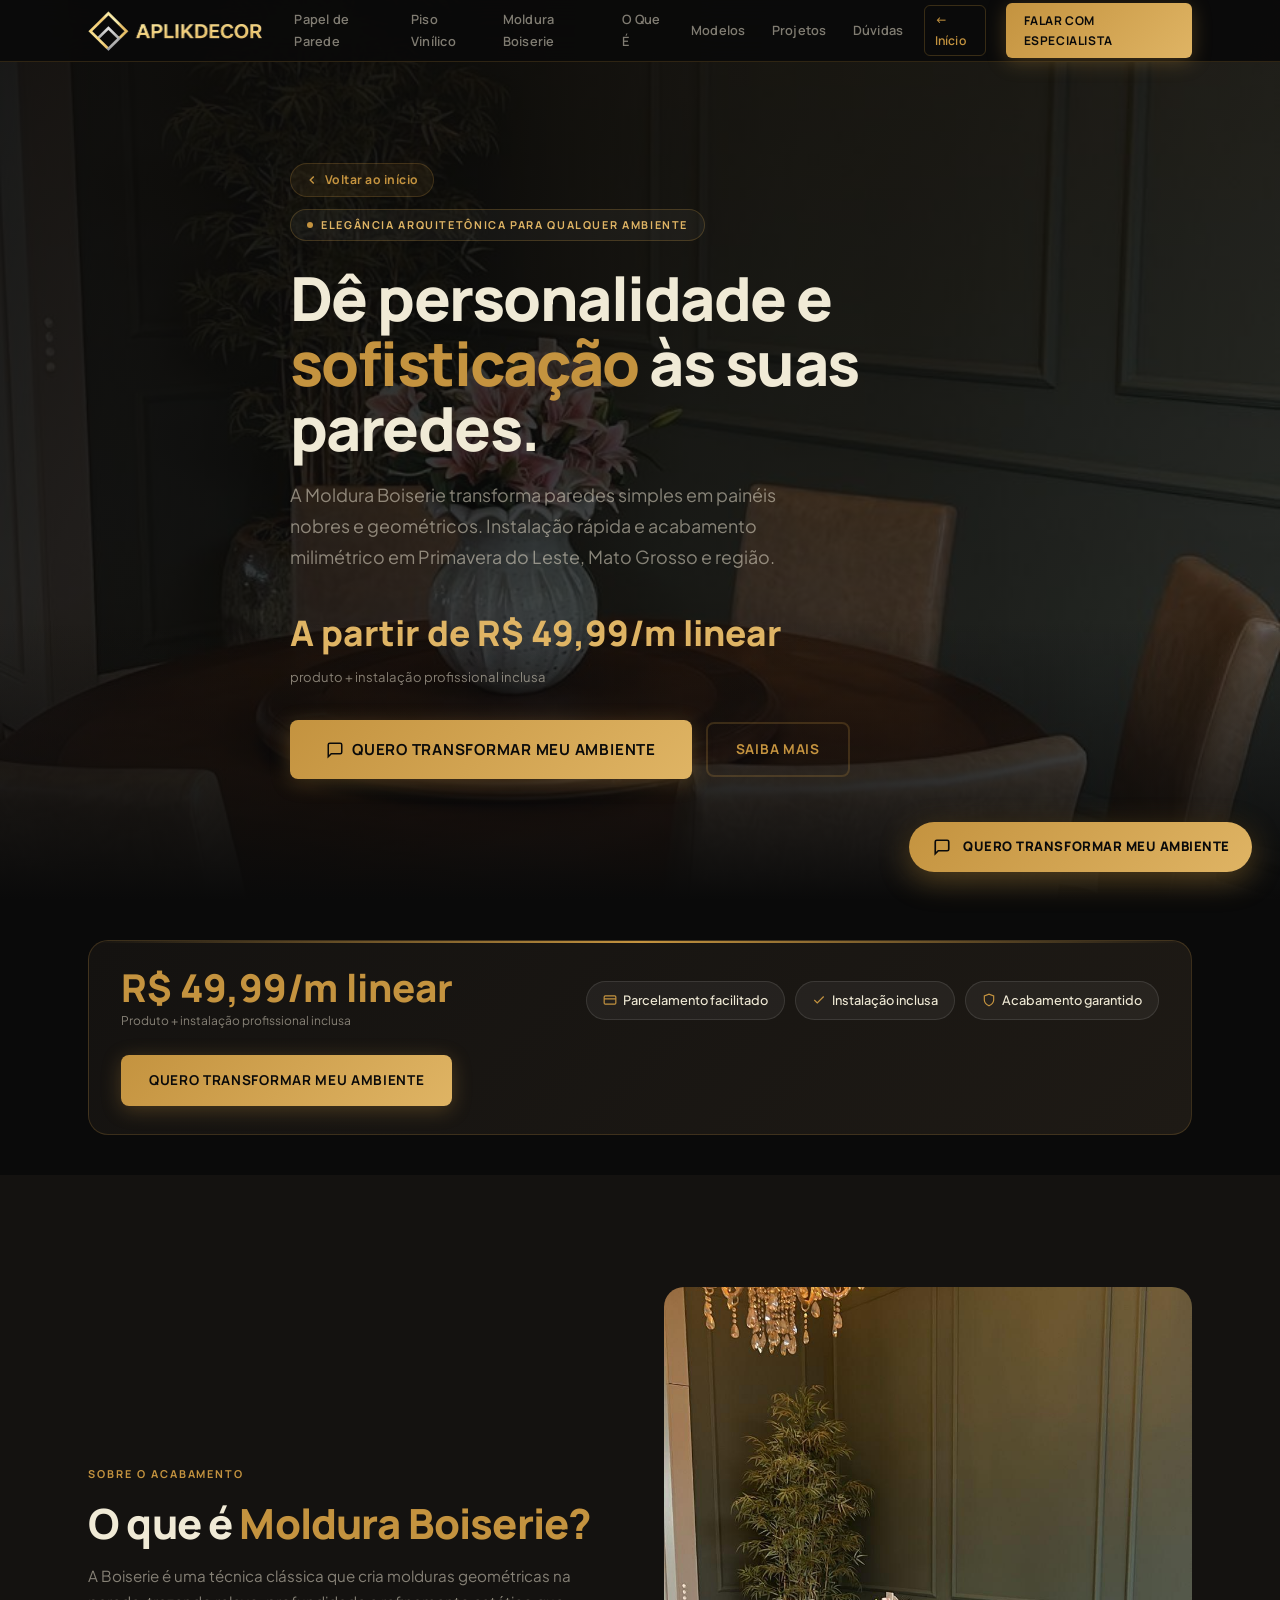
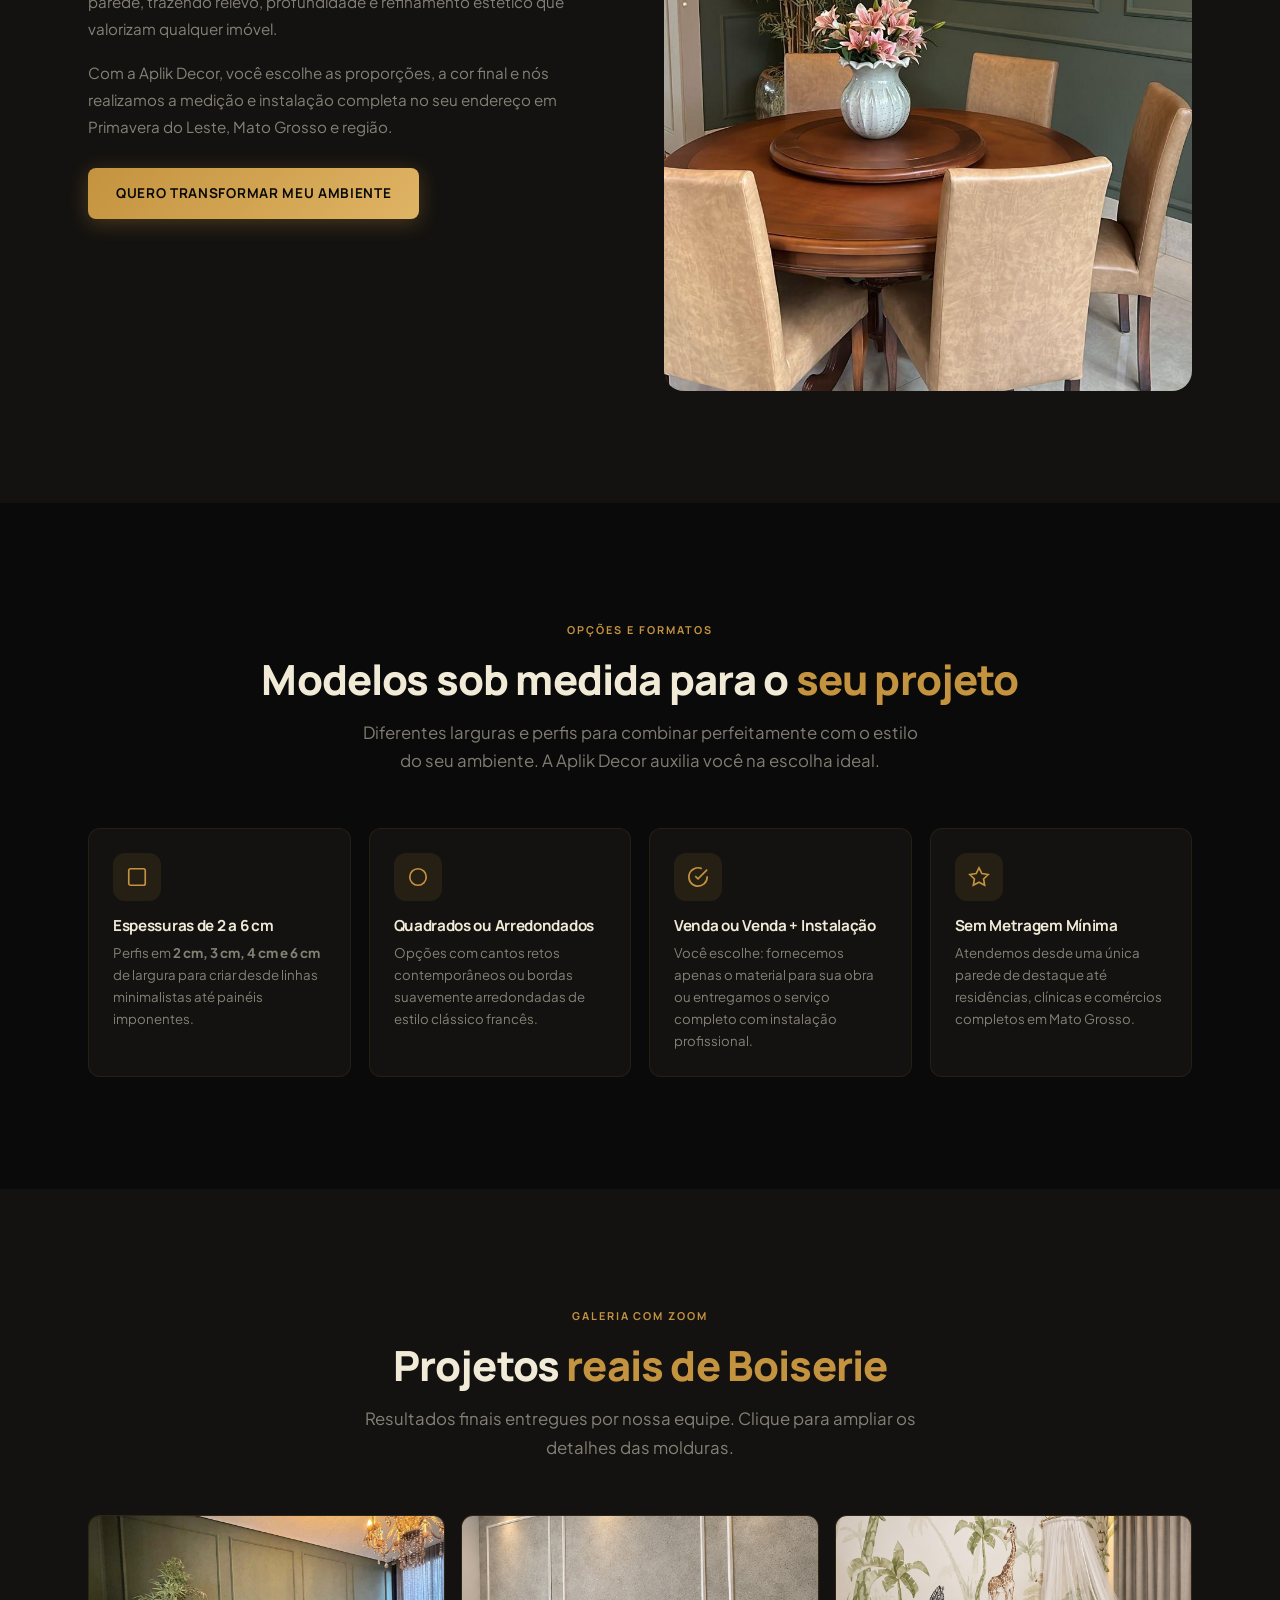
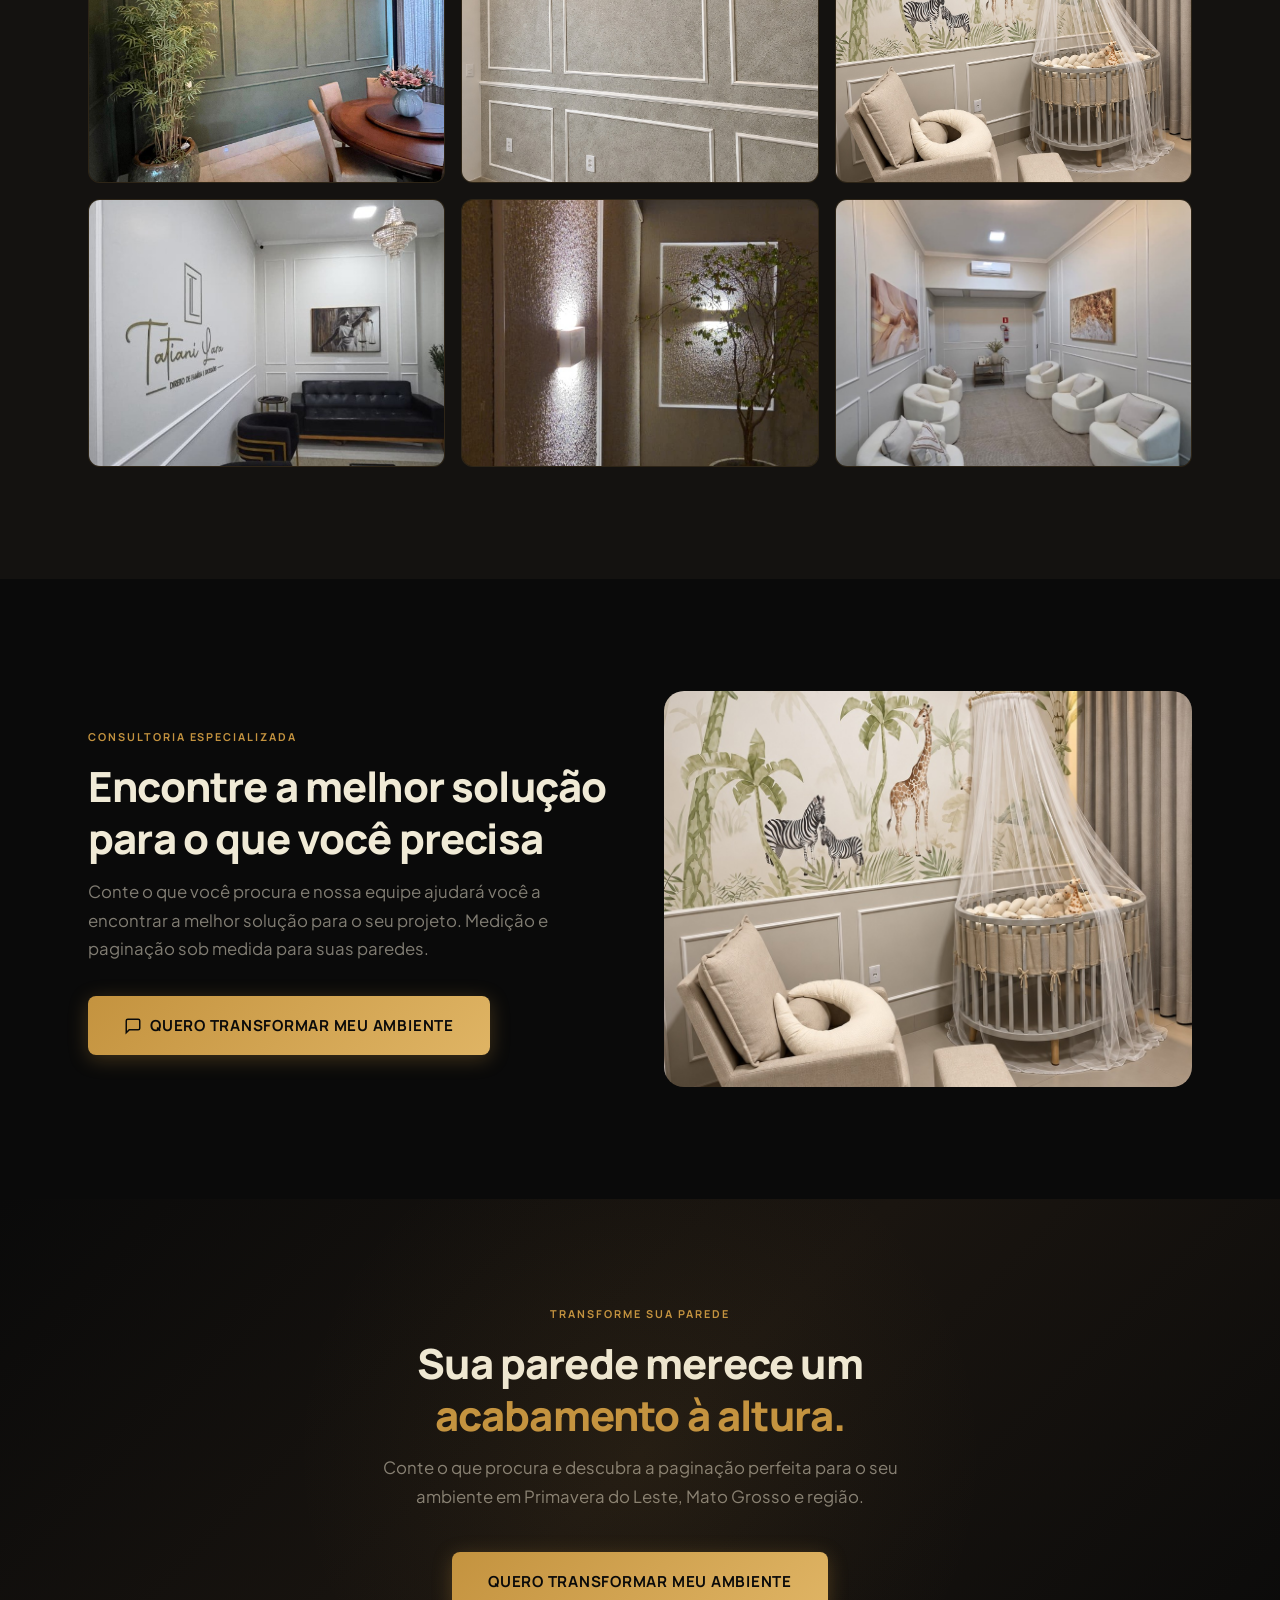
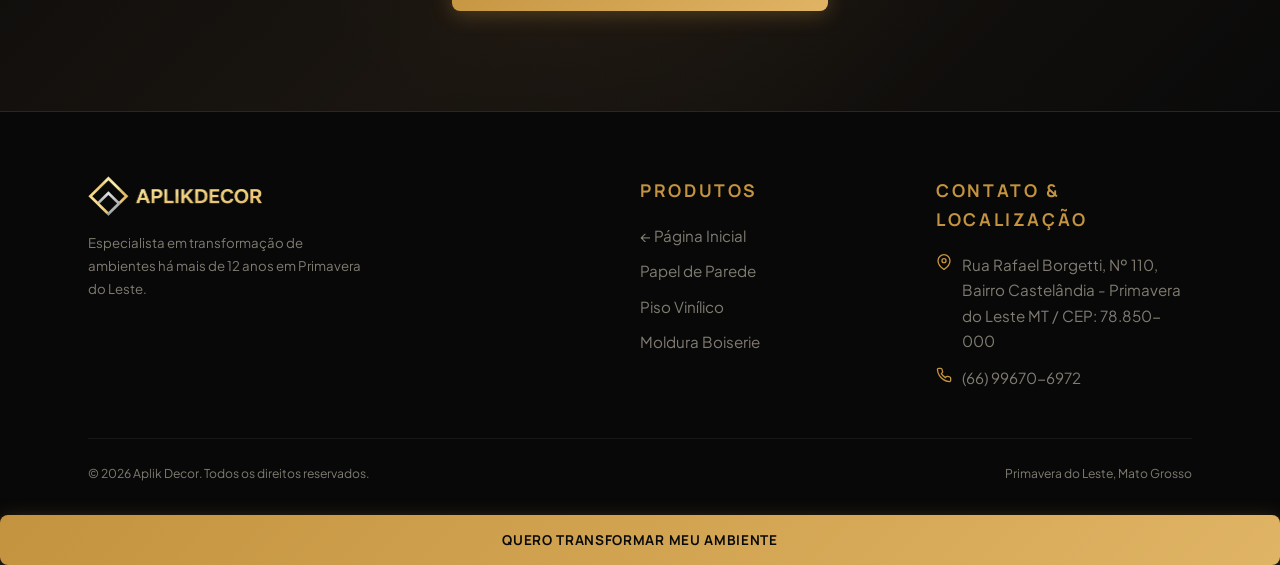
==== commit ac792a58: "fix(lps): corrigir linhas repetidas de filtro, legenda de papel ripado na home e substituir foto rip" ====
--- a/boiserie.html
+++ b/boiserie.html
@@ -249,9 +249,9 @@
         <div class="gitem-label">Moldura Boiserie • Recepção & Escritório</div>
       </div>
       <div class="gitem ar-43 zoomable">
-        <img src="images/novas/projetos/boiserie/boiserie-05-com-ripado.jpg" alt="Composição sofisticada de boiserie com ripado" loading="lazy">
-        <div class="gitem-overlay"></div>
-        <div class="gitem-label">Moldura Boiserie • Composição com Ripado</div>
+        <img src="images/novas/projetos/boiserie/boiserie-05-jardim-arandela.jpg" alt="Moldura boiserie com iluminação de arandelas em parede externa" loading="lazy">
+        <div class="gitem-overlay"></div>
+        <div class="gitem-label">Moldura Boiserie • Iluminação & Área Externa</div>
       </div>
       <div class="gitem ar-43 zoomable">
         <img src="images/novas/projetos/boiserie/boiserie-06-sala-espera-lounge.jpg" alt="Moldura boiserie clássica instalada em sala de espera e lounge elegante" loading="lazy">
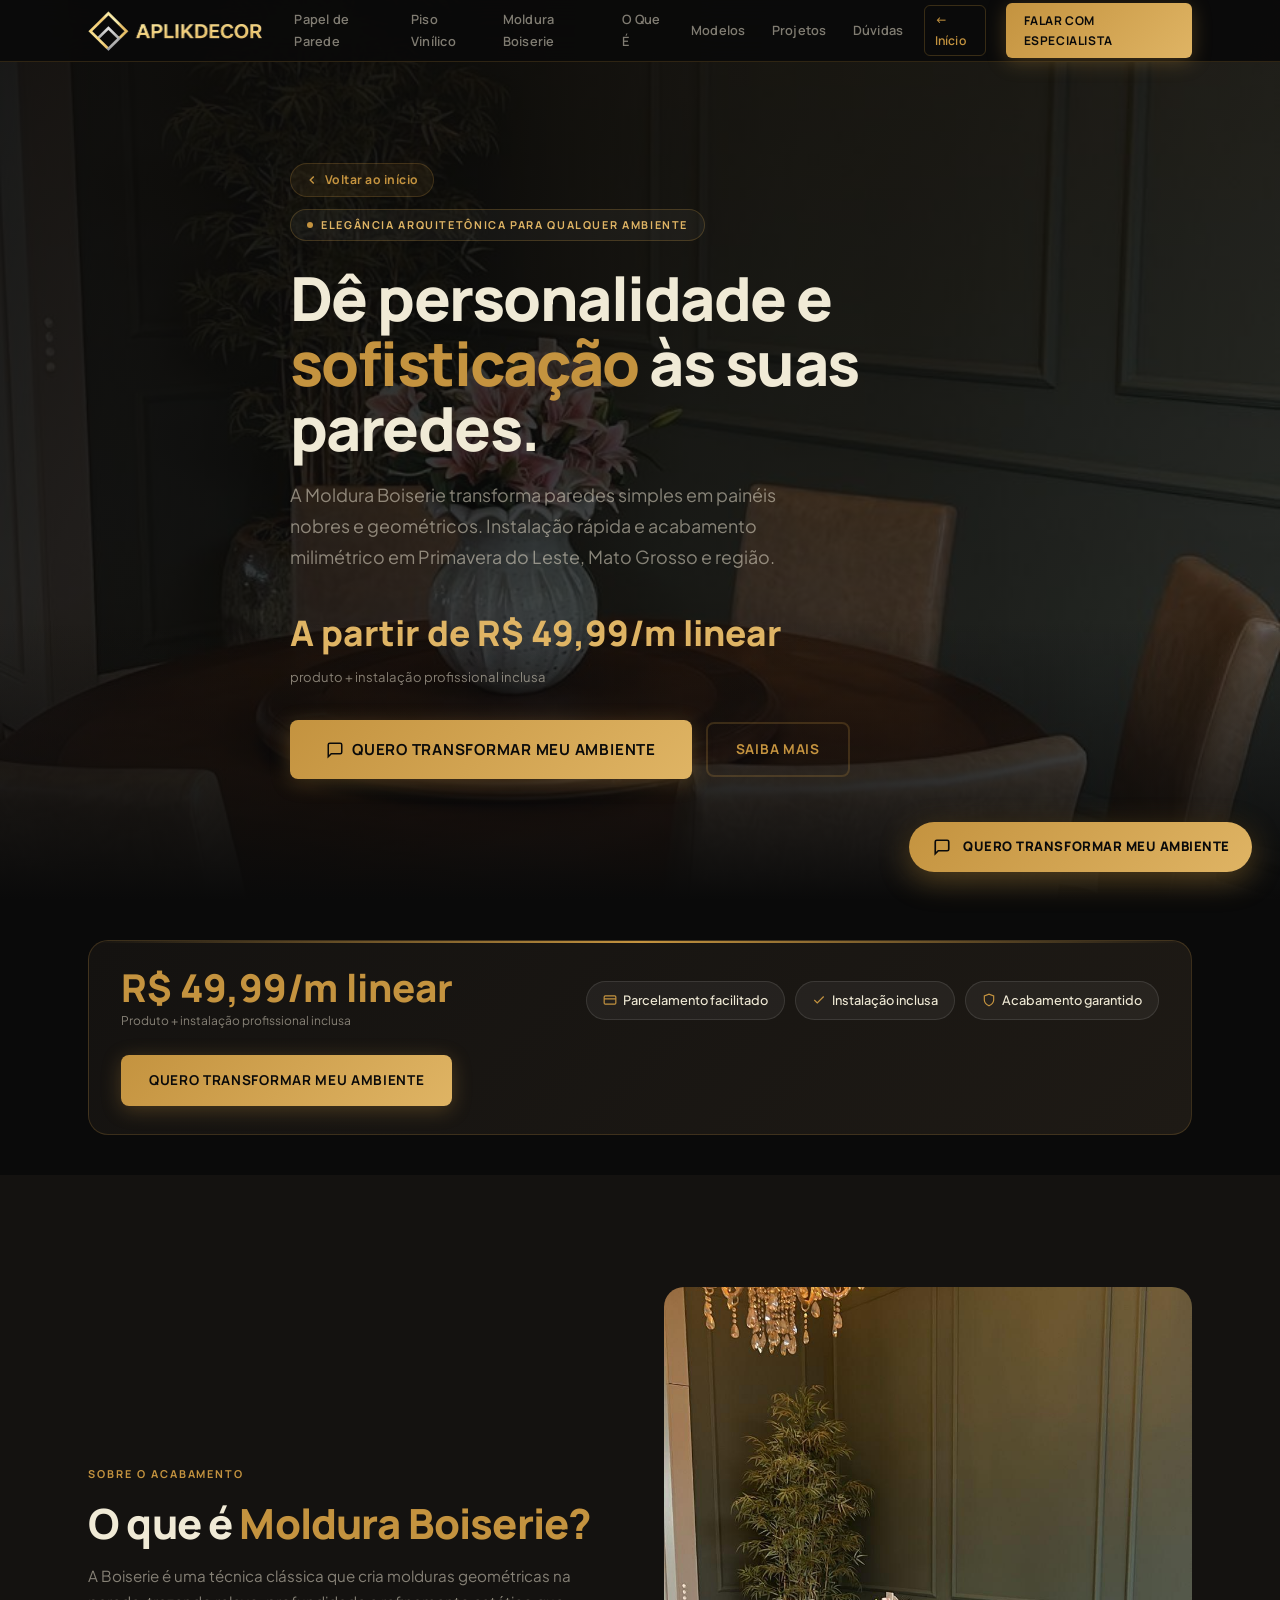
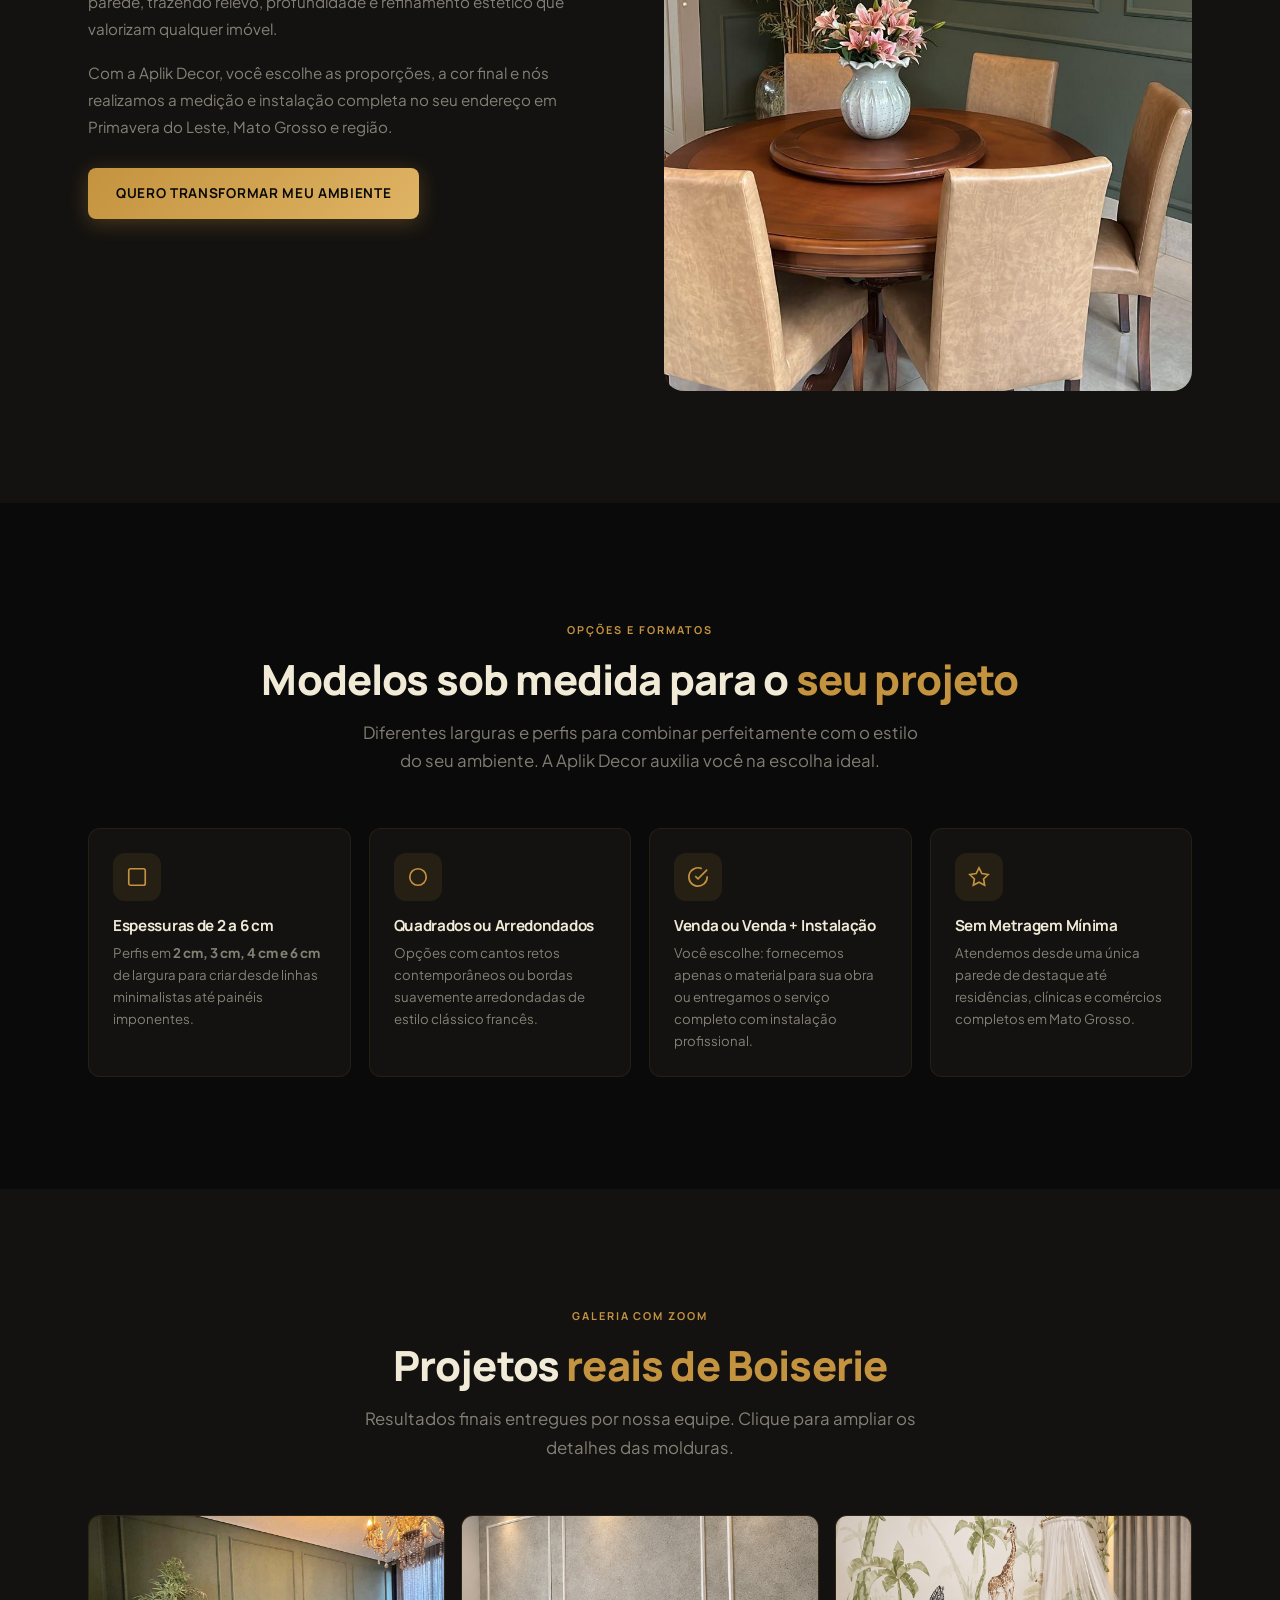
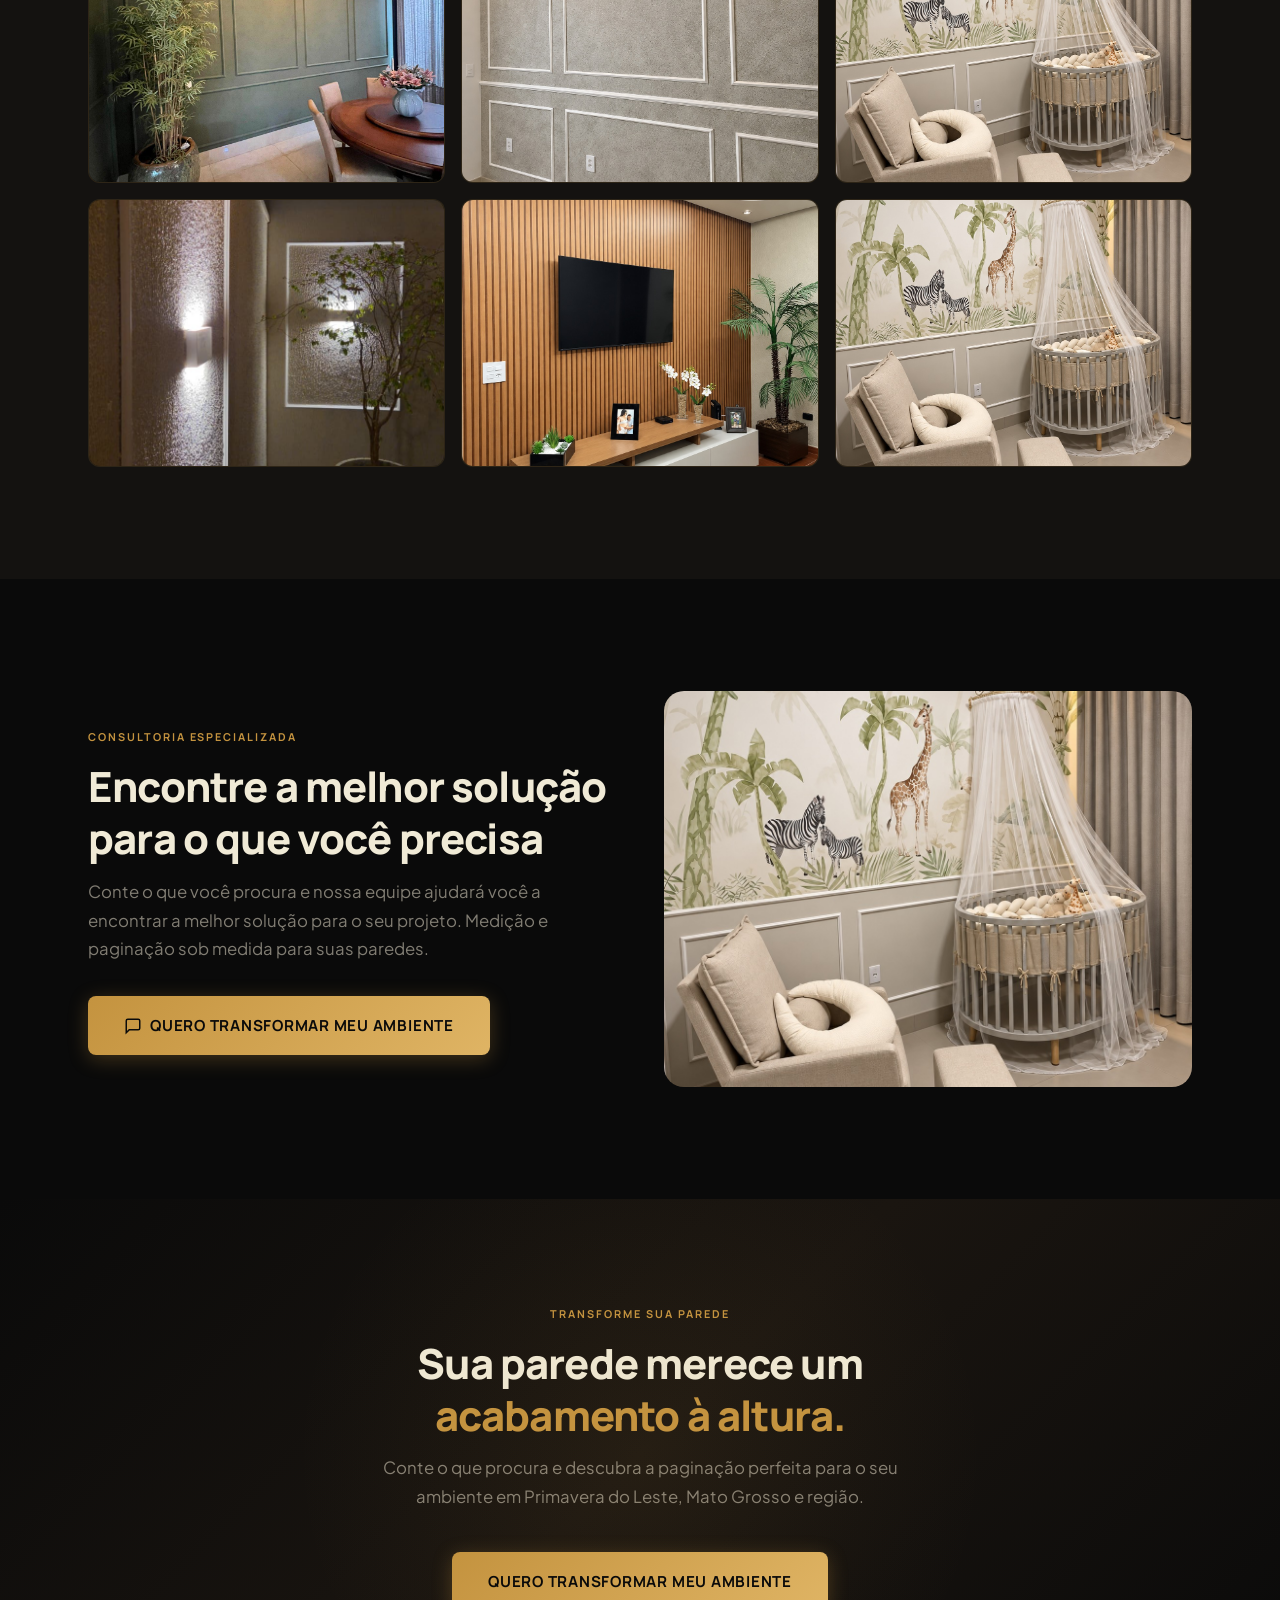
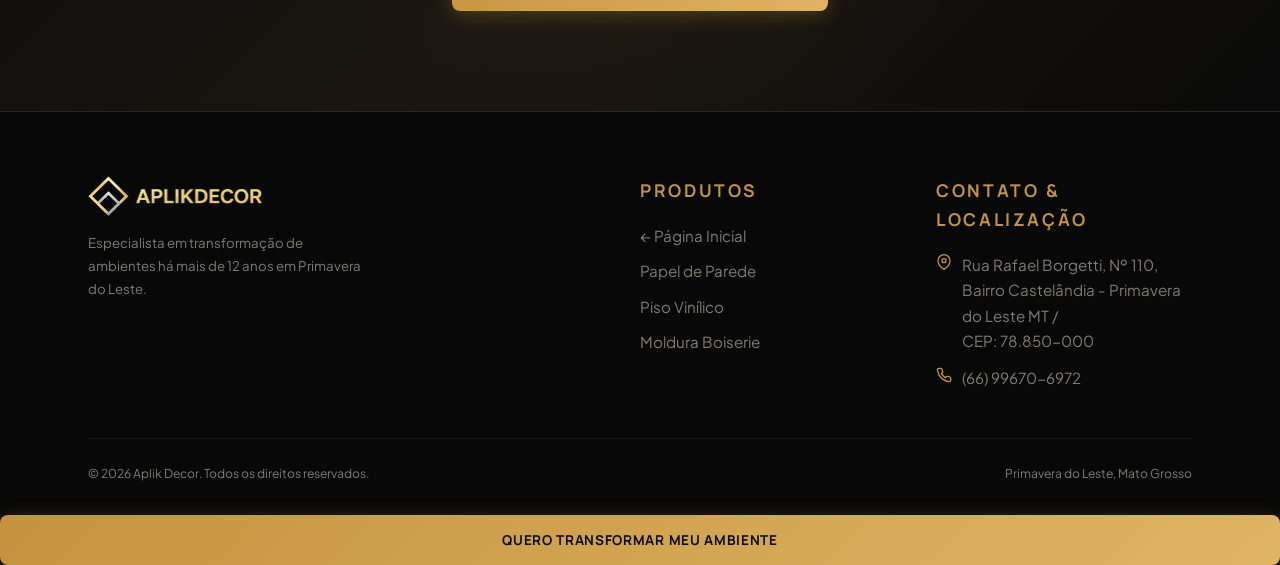
==== commit a5bff78a: "feat: atualizacao cirurgica das 4 LPs conforme briefing da Juliana (Outubro 2026)" ====
--- a/boiserie.html
+++ b/boiserie.html
@@ -34,7 +34,7 @@
         <img src="images/logo-aplik-horizontal.png" alt="Aplik Decor" class="logo-img">
       </a>
 
-                        <nav class="nav" aria-label="Navegação">
+                              <nav class="nav" aria-label="Navegação">
         <a href="papel-de-parede.html">Papel de Parede</a>
         <a href="piso-vinilico.html">Piso Vinílico</a>
         <a href="boiserie.html" class="active">Moldura Boiserie</a>
@@ -227,7 +227,7 @@
       <p class="section-sub" data-anim data-delay="3">Resultados finais entregues por nossa equipe. Clique para ampliar os detalhes das molduras.</p>
     </div>
 
-                <div class="gallery gallery-3" data-anim>
+                        <div class="gallery gallery-3" data-anim>
       <div class="gitem ar-43 zoomable">
         <img src="images/novas/projetos/boiserie/boiserie-01-painel-geometrico.jpg" alt="Moldura boiserie painel geométrico moderno instalado pela Aplik Decor" loading="lazy">
         <div class="gitem-overlay"></div>
@@ -244,19 +244,19 @@
         <div class="gitem-label">Moldura Boiserie • Painel de Alto Padrão</div>
       </div>
       <div class="gitem ar-43 zoomable">
-        <img src="images/novas/projetos/boiserie/boiserie-04-recepcao-escritorio.jpg" alt="Moldura boiserie instalada em recepção e escritório corporativo" loading="lazy">
-        <div class="gitem-overlay"></div>
-        <div class="gitem-label">Moldura Boiserie • Recepção & Escritório</div>
-      </div>
-      <div class="gitem ar-43 zoomable">
-        <img src="images/novas/projetos/boiserie/boiserie-05-jardim-arandela.jpg" alt="Moldura boiserie com iluminação de arandelas em parede externa" loading="lazy">
-        <div class="gitem-overlay"></div>
-        <div class="gitem-label">Moldura Boiserie • Iluminação & Área Externa</div>
-      </div>
-      <div class="gitem ar-43 zoomable">
-        <img src="images/novas/projetos/boiserie/boiserie-06-sala-espera-lounge.jpg" alt="Moldura boiserie clássica instalada em sala de espera e lounge elegante" loading="lazy">
-        <div class="gitem-overlay"></div>
-        <div class="gitem-label">Moldura Boiserie • Sala de Espera & Lounge</div>
+        <img src="images/novas/projetos/boiserie/boiserie-04-iluminacao-noturna.jpg" alt="Moldura boiserie com iluminação decorativa noturna e arandela" loading="lazy">
+        <div class="gitem-overlay"></div>
+        <div class="gitem-label">Moldura Boiserie • Iluminação Decorativa & Requinte</div>
+      </div>
+      <div class="gitem ar-43 zoomable">
+        <img src="images/novas/projetos/boiserie/boiserie-05-com-ripado.jpg" alt="Painel boiserie elegante em composição com ripado" loading="lazy">
+        <div class="gitem-overlay"></div>
+        <div class="gitem-label">Moldura Boiserie • Composição com Ripado</div>
+      </div>
+      <div class="gitem ar-43 zoomable">
+        <img src="images/novas/projetos/boiserie/boiserie-06-quarto-bebe-safari.jpg" alt="Moldura boiserie clássica em quarto de bebê safari com berço" loading="lazy">
+        <div class="gitem-overlay"></div>
+        <div class="gitem-label">Moldura Boiserie • Quarto de Bebê Safari</div>
       </div>
     </div>
   </div>
@@ -328,7 +328,7 @@
         <div class="footer-contact">
           <div class="footer-contact-item">
             <svg width="16" height="16" viewBox="0 0 24 24" fill="none" stroke="currentColor" stroke-width="2" aria-hidden="true"><path d="M21 10c0 7-9 13-9 13s-9-6-9-13a9 9 0 0 1 18 0z"/><circle cx="12" cy="10" r="3"/></svg>
-            <p>Rua Rafael Borgetti, Nº 110, Bairro Castelândia - Primavera do Leste MT / CEP: 78.850-000</p>
+            <p>Rua Rafael Borgetti, Nº 110, Bairro Castelândia - Primavera do Leste MT / <span class="cep-nowrap">CEP: 78.850-000</span></p>
           </div>
           <div class="footer-contact-item">
             <svg width="16" height="16" viewBox="0 0 24 24" fill="none" stroke="currentColor" stroke-width="2" aria-hidden="true"><path d="M22 16.92v3a2 2 0 0 1-2.18 2 19.79 19.79 0 0 1-8.63-3.07 19.5 19.5 0 0 1-6-6 19.79 19.79 0 0 1-3.07-8.67A2 2 0 0 1 4.11 2h3a2 2 0 0 1 2 1.72 12.84 12.84 0 0 0 .7 2.81 2 2 0 0 1-.45 2.11L8.09 9.91a16 16 0 0 0 6 6l1.27-1.27a2 2 0 0 1 2.11-.45 12.84 12.84 0 0 0 2.81.7A2 2 0 0 1 22 16.92z"/></svg>
--- a/style.css
+++ b/style.css
@@ -1858,3 +1858,13 @@
   display: inline-block;
 }
 
+/* Ajustes finos adicionais - Outubro 2026 */
+.cep-nowrap, .nowrap {
+  white-space: nowrap !important;
+}
+
+.auth-bar-inner {
+  max-width: 960px;
+  margin: 0 auto;
+}
+
